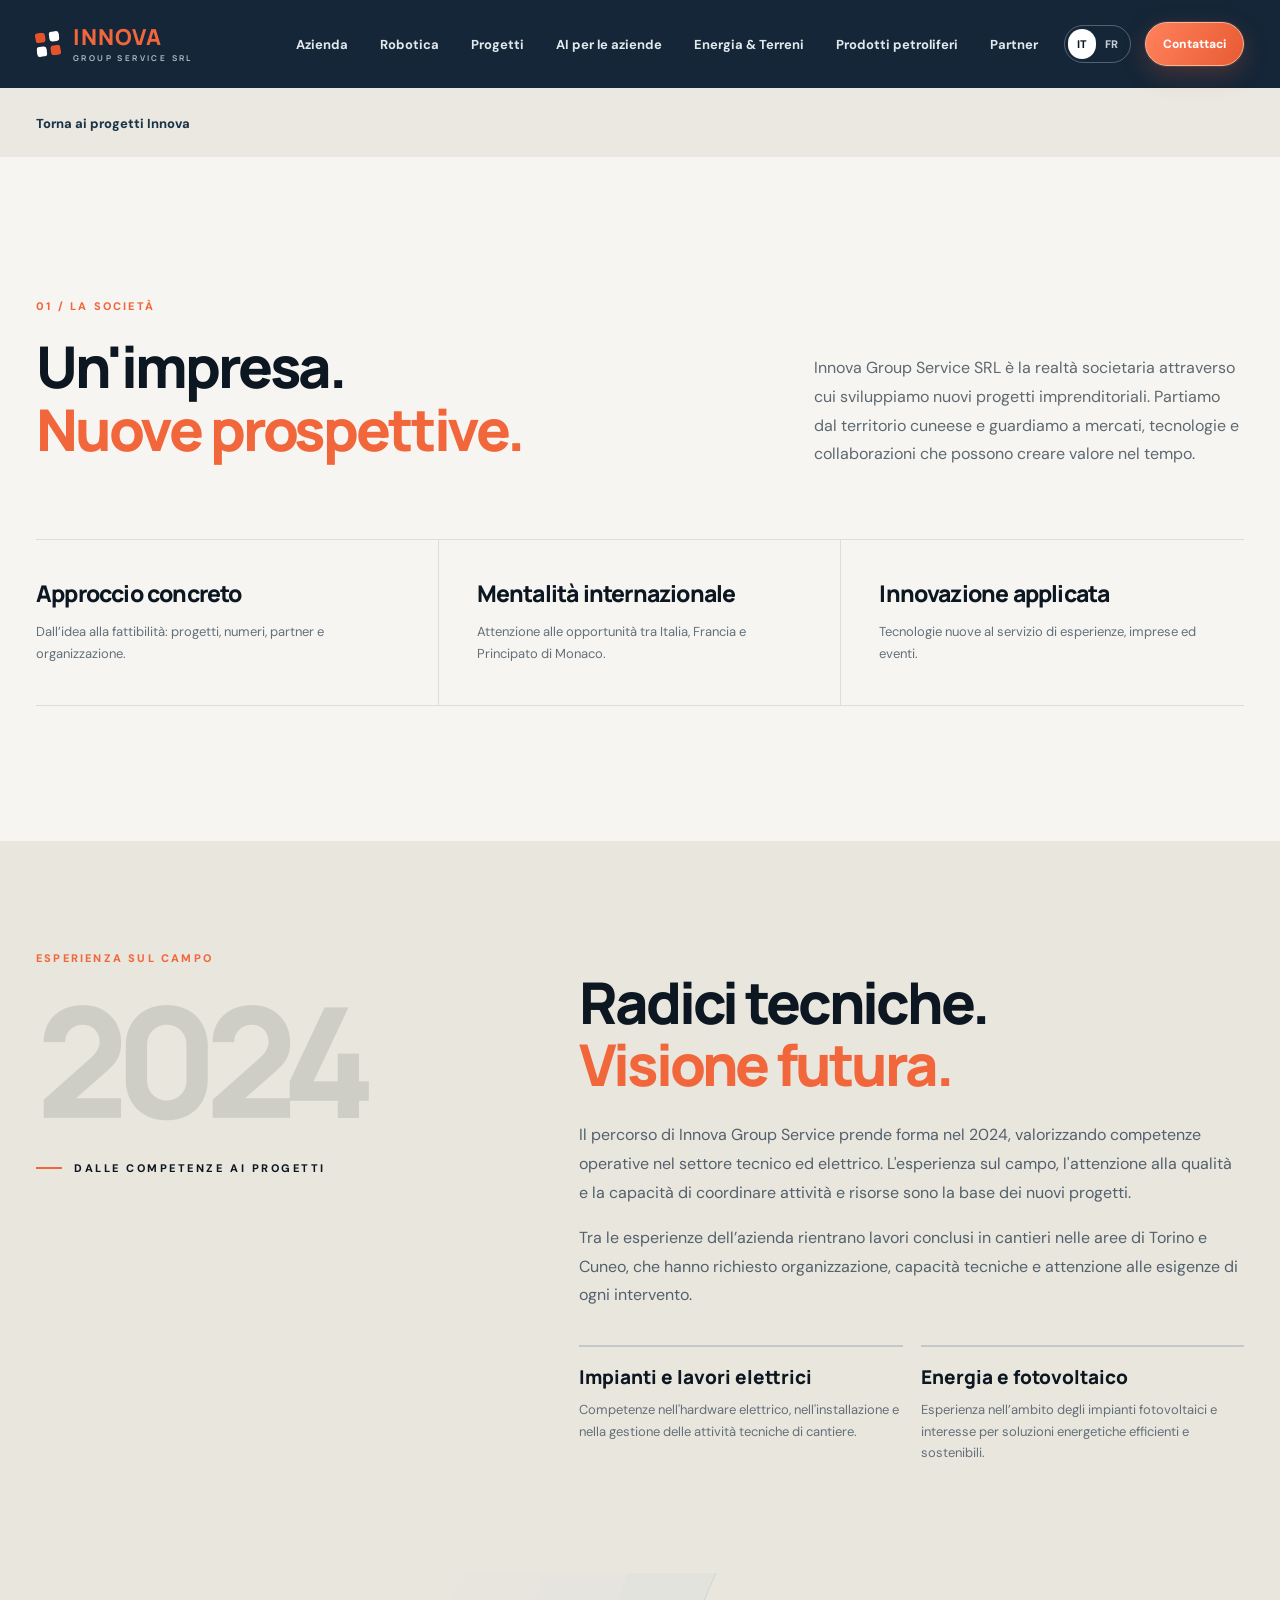
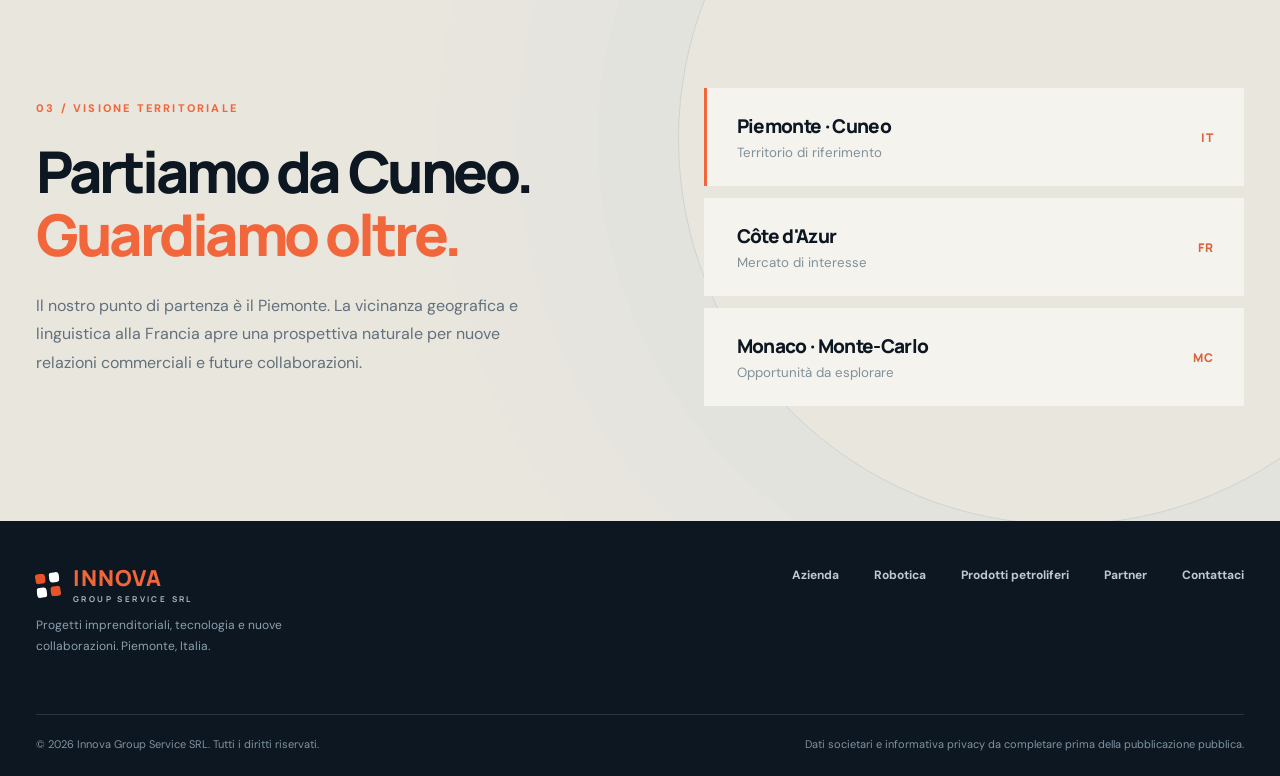
==== azienda.html @ ffdd77d1 "Restore Innova wordmark color hierarchy" ====
<!doctype html>
<html lang="it">
<head>
  <meta charset="utf-8">
  <meta name="viewport" content="width=device-width, initial-scale=1">
  <meta name="theme-color" content="#111a24">
  <meta name="description" content="Innova Group Service SRL a Cuneo: progetti innovativi, servizi tecnici e centralino AI per professionisti e imprese in Piemonte. Scopri la demo interattiva.">
  <title>Chi siamo | Innova Group Service SRL</title>
  <link rel="preconnect" href="https://fonts.googleapis.com">
  <link rel="preconnect" href="https://fonts.gstatic.com" crossorigin>
  <link href="https://fonts.googleapis.com/css2?family=DM+Sans:wght@400;500;600;700&family=Manrope:wght@400;500;600;700;800&display=swap" rel="stylesheet">
  <style>
    :root { --ink:#0d1721;--navy:#111e2b;--navy2:#1b3043;--blue:#6588a9;--orange:#f1663b;--paper:#f6f5f1;--cream:#edeae2;--white:#fff;--muted:#66717b;--border:#deded8; }
    *{box-sizing:border-box}html{scroll-behavior:smooth}body{margin:0;background:var(--paper);color:var(--ink);font-family:'DM Sans',sans-serif;-webkit-font-smoothing:antialiased}a{color:inherit;text-decoration:none}button{font:inherit}::selection{background:#f7b4a0;color:#101820}.container{width:min(1240px,calc(100% - 72px));margin:auto}
    .site-header{height:88px;position:absolute;inset:0 0 auto;z-index:20;color:#fff}.nav-inner{height:100%;display:flex;align-items:center;justify-content:space-between;gap:26px}.brand{display:flex;align-items:center;gap:13px;flex:none}.brand-symbol{display:none!important;width:39px;height:39px;display:grid;grid-template-columns:repeat(2,1fr);gap:3px;transform:rotate(-7deg)}.brand-symbol span{display:block;background:var(--orange);border-radius:2px}.brand-symbol span:nth-child(2){background:#fff;opacity:.9}.brand-symbol span:nth-child(3){background:#fff;opacity:.9}.brand-symbol span:nth-child(4){background:var(--orange)}.brand-text{font:800 22px/1 'Manrope',sans-serif;letter-spacing:.05em}.brand-text small{display:block;margin-top:6px;font:700 8px/1 'Manrope',sans-serif;letter-spacing:.30em}.nav-links{display:flex;align-items:center;gap:32px;margin-left:auto}.nav-links a{font-size:13px;font-weight:700;color:#e2e9ed;transition:color .2s}.nav-links a:hover{color:#fff}.nav-actions{display:flex;align-items:center;gap:14px}.lang-switch{display:flex;align-items:center;border:1px solid #ffffff45;border-radius:100px;padding:3px}.lang-switch button{font-size:11px;font-weight:800;color:#c8d0d7;background:transparent;border:0;border-radius:30px;padding:8px 9px;cursor:pointer}.lang-switch button.active{background:#fff;color:var(--ink)}.header-cta{display:inline-flex;align-items:center;gap:16px;padding:13px 17px;border:1px solid #ffffff55;font-size:12px;font-weight:800;white-space:nowrap}.header-cta:hover{background:#ffffff15}.mobile-menu{display:none;background:transparent;border:0;color:white;cursor:pointer}
    .hero{background:#122232;color:white;min-height:810px;position:relative;overflow:hidden;display:flex;align-items:center}.hero:before{content:"";position:absolute;inset:0;background:radial-gradient(ellipse 65% 70% at 83% 48%,#25435e 0%,#122637 42%,transparent 80%),linear-gradient(125deg,#0d1926 0%,#162838 80%)}.hero:after{content:"";position:absolute;top:0;bottom:0;right:28%;width:1px;background:#ffffff12}.hero-grid{position:absolute;inset:0;opacity:.18;background-image:linear-gradient(#7391a621 1px,transparent 1px),linear-gradient(90deg,#7391a621 1px,transparent 1px);background-size:72px 72px;mask-image:linear-gradient(to right,transparent 25%,black)}.hero-content{position:relative;z-index:3;padding:150px 0 100px;width:100%}.hero-copy{width:54%;max-width:710px}.eyebrow{display:inline-flex;align-items:center;gap:12px;font-size:11px;font-weight:800;letter-spacing:.23em;text-transform:uppercase}.eyebrow:before{content:"";width:26px;height:2px;background:var(--orange)}.hero .eyebrow{color:#c0d2de}.hero h1{margin:32px 0 25px;font:800 clamp(56px,6.7vw,101px)/1.035 'Manrope',sans-serif;letter-spacing:-.077em}.hero h1 em{font-style:normal;color:var(--orange)}.hero-desc{font-size:17px;line-height:1.75;color:#b6c4ce;max-width:530px}.hero-buttons{display:flex;align-items:center;gap:20px;margin-top:38px;flex-wrap:wrap}.btn{display:inline-flex;align-items:center;justify-content:center;gap:24px;min-height:52px;padding:15px 23px;font-size:12px;font-weight:800;letter-spacing:.04em;transition:transform .2s,background .2s}.btn:hover{transform:translateY(-2px)}.btn-primary{background:var(--orange);color:#fff}.btn-primary:hover{background:#e35428}.btn-outline{border:1px solid #ffffff58;color:white}.btn-outline:hover{background:#ffffff12}.btn-ink{background:var(--ink);color:#fff}.arrow-icon{width:20px;height:20px;display:block;flex:none;stroke:currentColor;fill:none;stroke-width:1.75;stroke-linecap:round;stroke-linejoin:round;transition:transform .2s}.arrow-icon-down{stroke-width:1.65}.btn:hover .arrow-icon:not(.arrow-icon-down),.header-cta:hover .arrow-icon,.contact-btn:hover .arrow-icon{transform:translate(2px,-2px)}.btn:hover .arrow-icon-down{transform:translateY(2px)}.hero-note{border-top:1px solid #ffffff3d;margin-top:75px;padding-top:22px;display:flex;align-items:center;gap:13px;font-size:11px;letter-spacing:.12em;color:#92a6b6;text-transform:uppercase;font-weight:700}.hero-note span{width:7px;height:7px;background:var(--orange);border-radius:50%}
    .hero-art{position:absolute;z-index:2;right:-4%;top:3%;width:57%;height:94%;pointer-events:none;opacity:.97}.hero-art svg{width:100%;height:100%;overflow:visible}.hero-art .orbit{transform-origin:455px 405px;transform-box:view-box;animation:orbit 35s linear infinite}.hero-art .planet-orbit{transform-origin:455px 405px;transform-box:view-box}.hero-art .planet-orbit-one{animation:planetOrbitOne 15s linear infinite}.hero-art .planet-orbit-two{animation:planetOrbitTwo 23s linear infinite}.hero-art .planet-orbit-three{animation:planetOrbitThree 31s linear infinite}.hero-art .glow{filter:blur(24px);opacity:.23}.hero-art .contour{stroke:#7ba5c0;stroke-width:1;opacity:.28;fill:none}.hero-art .outline{stroke:#a9c9df;stroke-width:2.5;fill:url(#metal)}.hero-art .detail{stroke:#80a6bf;stroke-width:2;fill:none}.hero-art .orange{fill:var(--orange)}@keyframes orbit{to{transform:rotate(360deg)}}@keyframes planetOrbitOne{from{transform:rotate(35deg)}to{transform:rotate(395deg)}}@keyframes planetOrbitTwo{from{transform:rotate(145deg)}to{transform:rotate(-215deg)}}@keyframes planetOrbitThree{from{transform:rotate(265deg)}to{transform:rotate(625deg)}}
    .ticker{background:#e7e4dc;border-bottom:1px solid #d5d4cd}.ticker-inner{min-height:73px;display:flex;justify-content:space-between;align-items:center;gap:20px}.ticker-label{font-size:10px;color:#656e73;letter-spacing:.2em;font-weight:800;text-transform:uppercase}.ticker-right{display:flex;gap:54px;align-items:center;color:#344352;font-size:12px;font-weight:800;letter-spacing:.08em}.ticker-right b{color:var(--orange);padding-right:7px}
    section{scroll-margin-top:80px}.intro{padding:142px 0 135px}.section-top{display:flex;justify-content:space-between;align-items:start;gap:40px}.section-number{font-size:11px;color:var(--orange);letter-spacing:.2em;font-weight:800}.section-title{font:800 clamp(39px,4.5vw,68px)/1.09 'Manrope',sans-serif;letter-spacing:-.055em;margin:22px 0 0}.section-title span{color:var(--orange)}.section-lead{max-width:430px;color:#5d6870;font-size:16px;line-height:1.8;padding-top:55px}.intro-grid{margin-top:70px;display:grid;grid-template-columns:repeat(3,1fr);border-top:1px solid var(--border);border-bottom:1px solid var(--border)}.intro-stat{padding:40px 38px;border-right:1px solid var(--border)}.intro-stat:first-child{padding-left:0}.intro-stat:last-child{border-right:0}.intro-stat b{display:block;font:800 23px/1.2 'Manrope',sans-serif;margin-bottom:13px;letter-spacing:-.035em}.intro-stat p{font-size:13px;color:#63707a;line-height:1.7;margin:0}
    .project{background:var(--navy);color:white;overflow:hidden}.project-inner{min-height:640px;display:grid;grid-template-columns:1fr 1fr}.project-image{position:relative;background:radial-gradient(ellipse at 50% 35%,#426078 0%,#1a3042 43%,#0d1924 100%);display:flex;align-items:center;justify-content:center;overflow:hidden}.project-image:before{content:"";position:absolute;inset:-10%;background:repeating-linear-gradient(90deg,transparent 0 78px,#ffffff09 79px 80px)}.robot-visual{width:min(75%,465px);position:relative;z-index:2;filter:drop-shadow(8px 20px 35px #06101990)}.image-caption{position:absolute;left:35px;bottom:28px;color:#d4dfe8;font-size:10px;letter-spacing:.15em;text-transform:uppercase;font-weight:800}.image-badge{position:absolute;right:32px;top:32px;border:1px solid #ffffff60;border-radius:30px;padding:10px 15px;color:#e3ebef;font-size:10px;letter-spacing:.12em;text-transform:uppercase;font-weight:800}.image-badge span{color:var(--orange)}.project-copy{padding:96px clamp(38px,6vw,110px);display:flex;flex-direction:column;justify-content:center}.project h2{font:800 clamp(41px,4.5vw,67px)/1.08 'Manrope',sans-serif;letter-spacing:-.06em;margin:30px 0 21px}.project-copy>p{max-width:470px;color:#b1c1ce;line-height:1.75;font-size:16px}.project-points{padding:0;margin:30px 0 38px;list-style:none}.project-points li{display:flex;align-items:center;gap:15px;padding:13px 0;border-bottom:1px solid #ffffff1a;color:#e4edf4;font-size:14px}.project-points li:before{content:"";width:7px;height:7px;background:var(--orange);border-radius:50%;flex:none}.project .btn{align-self:flex-start}
    .occasions{padding:128px 0;background:#f2f0ea}.occasions-head{display:flex;align-items:end;justify-content:space-between;gap:48px;margin-bottom:47px}.occasions-head .section-title{max-width:750px}.occasions-lead{max-width:370px;color:#647079;line-height:1.8;font-size:15px}.occasion-grid{display:grid;grid-template-columns:repeat(3,minmax(0,1fr));gap:14px}.occasion-card{background:#fff;padding:31px;min-height:225px;border:1px solid #e1dfd7;display:flex;flex-direction:column;transition:transform .2s,border-color .2s}.occasion-card:hover{transform:translateY(-4px);border-color:#f1663b77}.occasion-card-top{display:flex;align-items:center;justify-content:space-between;color:var(--orange);font-weight:800;font-size:12px;letter-spacing:.13em}.occasion-card-top .occasion-mark{width:21px;height:21px;display:block;fill:none;stroke:currentColor;stroke-width:1.65;stroke-linecap:round;stroke-linejoin:round}.occasion-card h3{font:800 23px/1.25 'Manrope',sans-serif;letter-spacing:-.04em;margin:26px 0 10px}.occasion-card p{font-size:13px;line-height:1.7;color:#68747c;margin:0}.occasion-bottom{border-top:1px solid #d7d8d3;margin-top:34px;padding-top:28px;display:flex;justify-content:space-between;align-items:center;gap:25px}.occasion-bottom p{max-width:500px;font-size:14px;line-height:1.7;color:#69737b;margin:0}.occasion-bottom .btn{white-space:nowrap}
    .solutions{padding:135px 0}.solutions-head{display:flex;justify-content:space-between;align-items:end;gap:40px;margin-bottom:58px}.solutions-head p{max-width:380px;color:#63707a;line-height:1.7}.cards{display:grid;grid-template-columns:repeat(3,1fr);gap:16px}.service-card{background:#ebe9e3;min-height:370px;padding:35px;display:flex;flex-direction:column;transition:background .2s,transform .2s}.service-card:hover{background:#e4e0d7;transform:translateY(-4px)}.card-icon{width:62px;height:62px;border:1px solid #c8cbc9;display:flex;align-items:center;justify-content:center;color:var(--orange)}.card-icon svg{width:30px;height:30px}.card-index{color:#879099;font-size:11px;letter-spacing:.15em;font-weight:800;margin-top:38px}.service-card h3{font:800 25px/1.25 'Manrope',sans-serif;letter-spacing:-.04em;margin:14px 0}.service-card p{font-size:14px;line-height:1.7;color:#647079;max-width:285px;margin:0}.service-card .card-arrow{margin-top:auto;align-self:flex-end;width:24px;height:24px;color:var(--orange)}
    .geo{background:#e9e6de;padding:115px 0;position:relative;overflow:hidden}.geo:before{content:"";position:absolute;right:-170px;top:-220px;width:770px;height:770px;border:1px solid #cdd3d3;border-radius:50%;box-shadow:0 0 0 80px #d5dcdb30,0 0 0 160px #d5dcdb28,0 0 0 240px #d5dcdb20}.geo-inner{position:relative;display:grid;grid-template-columns:1.05fr 1fr;gap:100px;align-items:center}.geo h2{font:800 clamp(40px,4.5vw,66px)/1.1 'Manrope',sans-serif;letter-spacing:-.06em;margin:25px 0}.geo p{line-height:1.8;color:#62707c;max-width:500px}.geo-locations{display:grid;gap:12px}.location-item{background:#f5f3ee;padding:25px 30px;display:flex;justify-content:space-between;align-items:center;gap:20px;border-left:3px solid transparent}.location-item:first-child{border-left-color:var(--orange)}.location-item b{display:block;font:800 19px 'Manrope',sans-serif;letter-spacing:-.035em}.location-item small{color:#819098;display:block;margin-top:5px}.location-item>span{font:800 12px 'Manrope',sans-serif;color:#d9633d;letter-spacing:.1em}
    .partners{padding:135px 0}.partner-wrap{display:grid;grid-template-columns:1fr 1fr;gap:100px;align-items:start}.partners h2{font:800 clamp(41px,4vw,62px)/1.1 'Manrope',sans-serif;letter-spacing:-.06em;margin:25px 0}.partners p{line-height:1.8;color:#637079;max-width:540px}.partner-steps{counter-reset:steps;border-top:1px solid var(--border)}.partner-step{padding:27px 0;border-bottom:1px solid var(--border);display:grid;grid-template-columns:56px 1fr;gap:15px}.partner-step:before{counter-increment:steps;content:"0" counter(steps);font-size:13px;color:var(--orange);font-weight:800;padding-top:4px}.partner-step b{display:block;font:800 19px 'Manrope',sans-serif;letter-spacing:-.03em;margin-bottom:7px}.partner-step small{font-size:13px;line-height:1.6;color:#77818a}
    .contact{background:var(--orange);color:#fff;padding:115px 0}.contact-content{display:grid;grid-template-columns:1fr 1fr;gap:50px;align-items:end}.contact .eyebrow:before{background:white}.contact h2{font:800 clamp(55px,5.7vw,88px)/1.02 'Manrope',sans-serif;letter-spacing:-.075em;margin:26px 0 0}.contact-right{padding-bottom:7px}.contact-right p{font-size:18px;line-height:1.65;max-width:490px;margin:0 0 35px;color:#fff5ef}.contact-email{display:inline-block;font:800 clamp(16px,1.5vw,22px) 'Manrope',sans-serif;padding-bottom:9px;border-bottom:2px solid #fff;overflow-wrap:anywhere}.contact-email:hover{opacity:.75}.contact-btn{display:inline-flex;align-items:center;gap:14px;margin-top:33px;background:var(--ink);padding:16px 21px;font-weight:800;font-size:12px}
    footer{background:#0c1722;color:#bdc9d2;padding:46px 0 25px}.footer-main{display:flex;justify-content:space-between;gap:36px;align-items:start}.footer-main .brand{color:#fff}.footer-main p{font-size:12px;line-height:1.75;max-width:330px;color:#8da0ad}.footer-links{display:flex;gap:35px;font-size:12px;font-weight:700}.footer-links a:hover{color:white}.footer-bottom{border-top:1px solid #ffffff20;padding-top:22px;margin-top:45px;display:flex;justify-content:space-between;gap:30px;font-size:11px;color:#8193a1}.footer-bottom span{max-width:700px}
    @media(max-width:1100px){.nav-links{gap:18px}.hero-art{right:-13%;width:62%;opacity:.55}.hero-copy{width:70%}.project-copy{padding:65px 48px}.geo-inner{gap:50px}.partner-wrap{gap:50px}}
    @media(max-width:760px){.container{width:calc(100% - 38px)}.site-header{height:76px}.brand-text{font-size:17px}.brand-text small{font-size:7px}.brand-symbol{display:none!important;height:32px;width:32px}.header-cta{display:none}.mobile-menu{display:block;padding:8px;font-size:24px}.nav-links{display:none;position:absolute;top:70px;left:0;right:0;flex-direction:column;align-items:stretch;gap:0;padding:12px 20px 20px;background:#152638;box-shadow:0 20px 40px #0c18268a}.nav-links.open{display:flex}.nav-links a{padding:13px;border-bottom:1px solid #ffffff15}.hero{min-height:760px}.hero-content{padding:155px 0 80px}.hero-copy{width:100%}.hero h1{font-size:clamp(51px,11.5vw,72px);max-width:600px}.hero-desc{font-size:15px;max-width:460px}.hero-art{right:-70%;top:4%;width:145%;opacity:.22}.hero-note{margin-top:76px;font-size:9px}.ticker-inner{padding:18px 0;display:block}.ticker-right{gap:16px;margin-top:12px;flex-wrap:wrap;font-size:10px}.intro,.solutions,.partners{padding:85px 0}.section-top,.solutions-head{display:block}.section-lead{padding:15px 0 0}.intro-grid,.cards{grid-template-columns:1fr}.intro-grid{margin-top:35px}.intro-stat,.intro-stat:first-child{border-right:0;border-bottom:1px solid var(--border);padding:25px 0}.intro-stat:last-child{border-bottom:0}.project-inner{grid-template-columns:1fr}.project-image{min-height:430px}.robot-visual{width:min(67%,315px)}.project-copy{padding:66px 20px 75px}.solutions-head{margin-bottom:35px}.service-card{min-height:295px;padding:27px}.card-index{margin-top:30px}.geo{padding:80px 0}.geo-inner,.partner-wrap,.contact-content{grid-template-columns:1fr;gap:35px}.geo:before{opacity:.5}.partners h2,.geo h2{font-size:43px}.contact{padding:85px 0}.contact h2{font-size:61px}.contact-right p{font-size:16px}.footer-main,.footer-bottom{display:block}.footer-links{margin-top:30px;gap:20px;flex-wrap:wrap}.footer-bottom>*{display:block;margin-top:10px}}
    @media(max-width:900px){.occasions-head{display:block}.occasions-lead{max-width:650px}.occasion-grid{grid-template-columns:repeat(2,minmax(0,1fr))}.occasion-bottom{align-items:flex-start;flex-direction:column}}
    @media(max-width:760px){.occasions{padding:82px 0}.occasions-head{margin-bottom:32px}.occasion-grid{grid-template-columns:1fr}.occasion-card{min-height:190px}.occasion-bottom .btn{white-space:normal}}

    /* Salute to the temple: the original face and body never move. */
    .robot-visual{overflow:visible}
    @media(max-width:760px){
      .project-image{min-height:0;padding:28px 18px 29px;display:flex;flex-direction:column;gap:17px}
      .image-badge{position:relative;top:auto;right:auto;order:0;align-self:center;max-width:100%;padding:9px 13px;font-size:9px;line-height:1.4;letter-spacing:.1em;text-align:center}
      .project-image .robot-visual{order:1;width:min(68vw,286px);height:auto;flex:none}
      .image-caption{position:relative;left:auto;bottom:auto;order:2;max-width:100%;font-size:9px;line-height:1.5;letter-spacing:.10em;text-align:center}
    }
    @media(prefers-reduced-motion:reduce){html{scroll-behavior:auto}.hero-art .orbit,.hero-art .planet-orbit{animation:none}.btn,.service-card{transition:none}}
    /* Keep the hero aligned with the global grid and its note on one line. */
    .hero-content.container{width:min(1240px,calc(100% - 72px))}
    .hero-note span:not(:first-child){width:auto;height:auto;background:none;border-radius:0}
    @media(max-width:760px){.hero-content.container{width:calc(100% - 38px)}}
    .heritage{padding:110px 0;background:#e9e6de}.heritage-grid{display:grid;grid-template-columns:.8fr 1.2fr;gap:100px;align-items:start}.heritage-year{font:800 clamp(92px,12vw,180px)/.9 'Manrope',sans-serif;letter-spacing:-.09em;color:#cfcec6;margin:25px 0}.heritage-copy h2{font:800 clamp(38px,4.5vw,62px)/1.08 'Manrope',sans-serif;letter-spacing:-.055em;margin:20px 0 26px}.heritage-copy h2 span{color:var(--orange)}.heritage-copy>p{color:#53616c;line-height:1.8;font-size:16px;max-width:670px}.heritage-features{display:grid;grid-template-columns:1fr 1fr;gap:18px;margin-top:35px}.heritage-feature{border-top:2px solid #c4c8c8;padding-top:17px}.heritage-feature b{display:block;font:800 19px 'Manrope',sans-serif;margin-bottom:9px}.heritage-feature p{font-size:13px;line-height:1.65;color:#637079;margin:0}
    @media(max-width:760px){.heritage{padding:80px 0}.heritage-grid{grid-template-columns:1fr;gap:8px}.heritage-year{font-size:95px;margin:15px 0}.heritage-features{grid-template-columns:1fr}}
  
    /* Innova Voice: integrated business service */
    .voice-section{padding:106px 0;background:#132638;color:#f7f8f7;position:relative;overflow:hidden}
    .voice-section:before{content:"";position:absolute;inset:0;background:radial-gradient(ellipse at 90% 10%,#2c4e644a,transparent 55%);pointer-events:none}
    .voice-section .container{position:relative}
    .voice-head{display:grid;grid-template-columns:1.1fr .9fr;gap:55px;align-items:end;margin-bottom:34px}
    .voice-section .section-number{color:#afc7d2}
    .voice-head h2{font:800 clamp(38px,4.6vw,70px)/1.05 'Manrope',sans-serif;letter-spacing:-.065em;margin:18px 0 0}
    .voice-head h2 span{color:#ff8560}
    .voice-lead{font-size:16px;line-height:1.8;color:#becdd8;margin:0}
    .voice-tags{display:flex;flex-wrap:wrap;gap:8px;margin:0 0 28px}
    .voice-tags span{display:inline-flex;border:1px solid #ffffff25;border-radius:100px;padding:9px 14px;color:#dbe8ee;font-size:12px;font-weight:700}
    .voice-grid{display:grid;grid-template-columns:.85fr 1.15fr;gap:24px;align-items:stretch}
    .voice-value{padding:30px;border:1px solid #ffffff20;background:#ffffff0a}
    .voice-value h3{font:800 23px/1.2 'Manrope',sans-serif;margin:0 0 19px}
    .voice-steps{display:grid;gap:18px}
    .voice-steps div{display:flex;gap:15px;align-items:start;font-size:14px;color:#c6d3dd;line-height:1.6}
    .voice-steps b{font:800 18px 'Manrope',sans-serif;color:#ff865f}
    .voice-note{margin:24px 0 0;padding-top:22px;border-top:1px solid #ffffff20;font-size:12px;line-height:1.6;color:#a9bcc9}
    .voice-demo{background:#f9faf8;border:1px solid #fff3;color:#182331;overflow:hidden;box-shadow:0 22px 50px #0002}
    .voice-demo-top{background:#e7eee9;padding:22px 24px;display:flex;align-items:center;justify-content:space-between;gap:16px}
    .voice-demo-top h3{font:800 18px 'Manrope',sans-serif;margin:0}
    .voice-demo-top small{font-size:11px;color:#4d626c}
    .voice-demo-led{width:9px;height:9px;border-radius:50%;background:#19a67d;box-shadow:0 0 0 5px #19a67d20;flex:none}
    .voice-tabs{display:flex;gap:6px;overflow:auto;padding:14px 18px;border-bottom:1px solid #dfe7e6}
    .voice-tabs button{white-space:nowrap;border:1px solid #d2dcda;border-radius:30px;padding:9px 12px;background:white;color:#344958;font-size:12px;font-weight:700;cursor:pointer}
    .voice-tabs button[aria-selected="true"]{border-color:#ec6f48;background:#ffe5dc;color:#8f331d}
    .voice-chat{height:205px;overflow:auto;display:flex;flex-direction:column;gap:10px;padding:20px;background:#f9faf8}
    .voice-bubble{max-width:88%;border-radius:14px;padding:11px 14px;font-size:13px;line-height:1.55;white-space:pre-wrap}
    .voice-bubble.bot{align-self:flex-start;border-bottom-left-radius:3px;background:#e3eae8}
    .voice-bubble.client{align-self:flex-end;border-bottom-right-radius:3px;background:#c9e2ed}
    .voice-demo-actions{padding:0 18px 14px;display:flex;flex-wrap:wrap;gap:7px}
    .voice-demo-actions button{border:1px solid #ccdbd9;background:#fff;color:#1a4052;padding:9px 12px;border-radius:18px;font-size:12px;cursor:pointer}
    .voice-demo-form{display:flex;gap:8px;margin:0 18px 12px}
    .voice-demo-form input{flex:1;min-width:0;border:1px solid #cdd9d7;border-radius:4px;background:#fff;color:#122230;padding:11px;font:inherit;font-size:13px}
    .voice-demo-form button,.voice-audio{background:#173246;color:white;border:0;padding:10px 13px;font-size:12px;font-weight:700;cursor:pointer}
    .voice-demo-bottom{padding:12px 18px;background:#edf3f2;color:#536773;font-size:11px;line-height:1.55}
    .voice-audio{margin:0 0 12px 18px;background:transparent;border:1px solid #b4c9d0;color:#173246}
    .voice-demo-status{background:#f9faf8;padding:0 18px 13px;display:flex;align-items:center;gap:7px;color:#476775;font-size:11px;font-weight:700}
    .voice-demo-status-led{display:inline-block;height:7px;width:7px;border-radius:50%;background:#28a37b}
    .voice-chat{height:300px}
    .voice-summary{align-self:stretch;max-width:100%;background:#fff;border:1px solid #b6d3d1;border-left:4px solid #e9794c;border-radius:10px;padding:13px 16px;line-height:1.7;font-size:12px;color:#183645;white-space:pre-line}
    .voice-demo-form #voiceMic{background:#eff5f3;color:#183645;border:1px solid #ccdbd9;border-radius:5px;padding:8px 12px;font-size:16px}
    .voice-demo-form #voiceMic[hidden],.voice-audio[hidden]{display:none}
    .voice-demo-form #voiceMic.listening{color:#fff;background:#b84332;animation:voiceMicPulse 1.2s ease-in-out infinite}
    @keyframes voiceMicPulse{50%{box-shadow:0 0 0 5px #b8433228}}
    .voice-eyebrow{display:block;color:#ff9c7f;letter-spacing:.17em;font-size:10px;font-weight:800;margin-bottom:13px}
    .voice-expand-intro{max-width:795px;margin:75px 0 27px}
    .voice-expand-intro h3,.voice-sector-head h3,.voice-snapshot h3,.voice-setup h3,.voice-faq h3{font:800 clamp(25px,3vw,39px)/1.14 'Manrope',sans-serif;letter-spacing:-.045em;margin:0 0 12px}
    .voice-expand-intro p,.voice-sector-head p,.voice-snapshot-copy p,.voice-faq-head p{color:#b8cbd4;font-size:14px;line-height:1.8;margin:0}
    .voice-feature-grid{display:grid;grid-template-columns:repeat(3,minmax(0,1fr));border-top:1px solid #ffffff2c;border-bottom:1px solid #ffffff2c}
    .voice-feature-item{padding:27px 25px 30px;border-right:1px solid #ffffff24;border-bottom:1px solid #ffffff24}
    .voice-feature-item:nth-child(3n){border-right:none}
    .voice-feature-item:nth-last-child(-n+3){border-bottom:0}
    .voice-feature-item>span{font-size:10px;color:#ff9978;letter-spacing:.12em;font-weight:800}
    .voice-feature-item h4{font:800 18px/1.25 'Manrope',sans-serif;letter-spacing:-.025em;margin:17px 0 9px}
    .voice-feature-item p{font-size:13px;line-height:1.75;color:#b9ccd6;margin:0}
    .voice-sector-head{display:flex;justify-content:space-between;align-items:end;gap:40px;margin:85px 0 25px}
    .voice-sector-head>div{max-width:600px}
    .voice-sector-head p{max-width:380px}
    .voice-sector-grid{display:grid;grid-template-columns:repeat(4,minmax(0,1fr));gap:14px}
    .voice-sector-item{display:flex;flex-direction:column;min-height:268px;background:#1d3548;border:1px solid #ffffff1d;padding:23px 21px;transition:background .2s,border-color .2s}
    .voice-sector-item:hover{background:#24445a;border-color:#ffffff45}
    .voice-sector-code{display:flex;justify-content:space-between;align-items:center;gap:10px;font:800 13px 'Manrope',sans-serif;color:#ff9c7f}
    .voice-sector-code span{font:700 9px 'DM Sans',sans-serif;letter-spacing:.09em;color:#bdcdd6}
    .voice-sector-item h4{font:800 19px/1.3 'Manrope',sans-serif;margin:24px 0 9px;letter-spacing:-.03em}
    .voice-sector-item p{font-size:12px;line-height:1.75;color:#bdd0da;margin:0 0 25px}
    .voice-sector-item button{border:0;border-top:1px solid #ffffff35;background:none;padding:14px 0 0;color:#ffe1d8;font-size:11px;font-weight:800;display:flex;justify-content:space-between;align-items:center;gap:8px;width:100%;margin-top:auto;cursor:pointer;text-align:left}
    .voice-sector-item button:hover,.voice-sector-item button:focus-visible{color:#fff}
    .voice-sector-item button span:last-child{font-size:21px;line-height:1}
    .voice-snapshot{display:grid;grid-template-columns:1fr .95fr;gap:55px;align-items:center;margin:90px 0 0;padding:46px 0;border-top:1px solid #ffffff26;border-bottom:1px solid #ffffff26}
    .voice-snapshot-copy{max-width:525px}
    .voice-snapshot-copy h3{max-width:460px}
    .voice-snapshot-copy p{margin:16px 0 24px}
    .voice-channel-title{font-size:11px;color:#ff9c7f;font-weight:800;margin:20px 0 10px}
    .voice-channel-list{display:flex;flex-wrap:wrap;gap:7px}
    .voice-channel-list span{border:1px solid #ffffff45;border-radius:25px;padding:8px 11px;color:#d7e4eb;font-size:11px;font-weight:700}
    .voice-snapshot-copy small{display:block;line-height:1.6;font-size:11px;color:#9eb2bf;margin-top:12px}
    .voice-snapshot-card{background:#eef3ef;color:#193040;border-radius:9px;padding:27px 31px;box-shadow:0 25px 45px #06152145;max-width:520px;width:100%;justify-self:end}
    .voice-snapshot-top{display:flex;justify-content:space-between;align-items:center;gap:12px;padding-bottom:15px;border-bottom:1px solid #cbd8d4}
    .voice-snapshot-top strong{font-size:10px;letter-spacing:.12em;color:#61747d}
    .voice-snapshot-top>span{background:#fbe1d7;color:#9a3b28;padding:7px 9px;border-radius:4px;font-size:9px;font-weight:900;letter-spacing:.08em}
    .voice-snapshot-card h4{font:800 22px/1.2 'Manrope',sans-serif;letter-spacing:-.035em;margin:22px 0 18px}
    .voice-snapshot-card dl{margin:0}
    .voice-snapshot-card dl>div{display:grid;grid-template-columns:100px 1fr;gap:12px;border-bottom:1px solid #d6e1dd;padding:12px 0;font-size:12px;line-height:1.5}
    .voice-snapshot-card dt{color:#67808a}
    .voice-snapshot-card dd{margin:0;font-weight:700;color:#1b3443}
    .voice-snapshot-foot{font-size:10px;line-height:1.6;color:#6c7e83;margin-top:17px}
    .voice-setup{margin:80px 0 10px}
    .voice-setup-head{max-width:685px;margin-bottom:26px}
    .voice-setup-grid{display:grid;grid-template-columns:repeat(3,minmax(0,1fr));gap:24px}
    .voice-setup-grid>div{border-top:2px solid #ef825e;padding:22px 12px 0 0}
    .voice-setup-grid span{font:800 36px 'Manrope',sans-serif;color:#ff9875}
    .voice-setup-grid h4{font:800 18px 'Manrope',sans-serif;margin:14px 0 9px}
    .voice-setup-grid p{font-size:13px;line-height:1.7;color:#b6c8d3;margin:0}
    .voice-faq{display:grid;grid-template-columns:.78fr 1.22fr;gap:60px;margin:87px 0 12px;padding-top:39px;border-top:1px solid #ffffff2b}
    .voice-faq-head p{margin-top:13px}
    .voice-faq-list details{border-bottom:1px solid #ffffff36}
    .voice-faq-list details:first-child{border-top:1px solid #ffffff36}
    .voice-faq-list summary{list-style:none;display:flex;align-items:center;justify-content:space-between;gap:20px;padding:20px 0;cursor:pointer;font-size:14px;font-weight:800;line-height:1.5}
    .voice-faq-list summary::-webkit-details-marker{display:none}
    .voice-faq-list summary>span:last-child{font:400 24px 'Manrope',sans-serif;color:#ff9c7f;transition:transform .2s}
    .voice-faq-list details[open] summary>span:last-child{transform:rotate(45deg)}
    .voice-faq-list details p{margin:-2px 30px 18px 0;font-size:12px;line-height:1.85;color:#b8cbd4}
    .voice-faq-list summary:focus-visible,.voice-sector-item button:focus-visible{outline:2px solid #ff9c7f;outline-offset:4px}
    .voice-bottom-grid{display:grid;grid-template-columns:1fr 1fr;gap:24px;margin-top:24px}
    .voice-roi,.voice-plans{padding:28px;border:1px solid #ffffff26;background:#ffffff0b}
    .voice-roi h3,.voice-plans h3{font:800 22px 'Manrope',sans-serif;margin:0 0 8px}
    .voice-roi p,.voice-plans p{color:#bfced8;font-size:13px;line-height:1.7;margin:0 0 18px}
    .voice-input{display:block;font-size:12px;font-weight:700;color:#e7edef;margin-top:16px}
    .voice-input strong{float:right;color:#ff9c7f}
    .voice-input input{display:block;width:100%;margin-top:12px;accent-color:#f1663b}
    .voice-result{border-top:1px solid #ffffff25;margin-top:22px;padding-top:17px;color:#b9ced8;font-size:12px}
    .voice-result output{display:block;color:#fff;font:800 34px 'Manrope',sans-serif;margin-top:6px}
    .voice-plan-grid{display:grid;grid-template-columns:1fr 1fr;gap:12px}
    .voice-plan{border:1px solid #ffffff32;padding:16px;background:#0d1d2c}
    .voice-plan b{font-size:15px}
    .voice-plan strong{display:block;font:800 25px 'Manrope',sans-serif;color:#ff9b7a;margin-top:10px}
    .voice-plan small{display:block;line-height:1.55;color:#bed0d9;margin-top:6px;font-size:11px}
    .voice-disclaimer{color:#aebfc9;font-size:11px;line-height:1.6;margin-top:15px}
    .voice-cta{display:flex;align-items:center;justify-content:space-between;gap:18px;margin-top:30px;border-top:1px solid #ffffff2b;padding-top:26px}
    .voice-cta p{font-size:14px;color:#c9d8df;margin:0;line-height:1.65}
    .voice-cta .btn{white-space:nowrap}
    @media(max-width:1080px){.voice-sector-grid{grid-template-columns:repeat(2,minmax(0,1fr))}.voice-sector-item{min-height:235px}}
    @media(max-width:880px){.voice-feature-grid{grid-template-columns:repeat(2,minmax(0,1fr))}.voice-feature-item:nth-child(3n){border-right:1px solid #ffffff24}.voice-feature-item:nth-child(2n){border-right:0}.voice-feature-item:nth-last-child(-n+3){border-bottom:1px solid #ffffff24}.voice-feature-item:nth-last-child(-n+2){border-bottom:0}.voice-sector-head{align-items:start;flex-direction:column;gap:12px}.voice-snapshot{grid-template-columns:1fr;gap:25px}.voice-snapshot-card{justify-self:start;max-width:600px}.voice-faq{grid-template-columns:1fr;gap:24px}}
    @media(max-width:760px){.voice-expand-intro{margin-top:58px}.voice-expand-intro h3,.voice-sector-head h3,.voice-snapshot h3,.voice-setup h3,.voice-faq h3{font-size:28px}.voice-feature-grid,.voice-sector-grid,.voice-setup-grid{grid-template-columns:1fr}.voice-feature-item,.voice-feature-item:nth-child(3n),.voice-feature-item:nth-child(2n){border-right:0;border-bottom:1px solid #ffffff24;padding:23px 10px}.voice-feature-item:nth-last-child(2){border-bottom:1px solid #ffffff24}.voice-feature-item:last-child{border-bottom:0}.voice-sector-head{margin-top:60px}.voice-sector-item{min-height:215px}.voice-snapshot{margin-top:55px;gap:22px}.voice-snapshot-card{padding:21px}.voice-snapshot-card dl>div{grid-template-columns:79px 1fr}.voice-setup{margin-top:55px}.voice-setup-grid{gap:28px}.voice-faq{margin-top:60px}.voice-faq-list summary{font-size:13px}}
    @media(max-width:880px){.voice-head,.voice-grid,.voice-bottom-grid{grid-template-columns:1fr}.voice-head{gap:20px}}
    @media(max-width:760px){.voice-section{padding:78px 0}.voice-value,.voice-roi,.voice-plans{padding:22px}.voice-plan-grid{grid-template-columns:1fr}.voice-cta{align-items:stretch;flex-direction:column}.voice-cta .btn{justify-content:center}.voice-head h2{font-size:40px}.voice-demo-top{padding:17px}}

  
    /* Energy land scouting — Innova */
    .energy-land{background:#f0eee8;padding:112px 0;color:#132434}.energy-land-head{display:grid;grid-template-columns:1.15fr .85fr;gap:60px;align-items:end;margin-bottom:45px}.energy-land h2{font:800 clamp(39px,4.8vw,70px)/1.08 'Manrope',sans-serif;letter-spacing:-.06em;margin:20px 0}.energy-land h2 span{color:var(--orange)}.energy-land-lead{font-size:16px;line-height:1.85;color:#596b75}.energy-land-grid{display:grid;grid-template-columns:repeat(3,minmax(0,1fr));gap:15px}.energy-land-card{background:white;border:1px solid #dfdfd8;padding:32px;min-height:250px}.energy-land-card .number{font:800 13px 'Manrope',sans-serif;color:var(--orange)}.energy-land-card h3{font:800 23px/1.25 'Manrope',sans-serif;letter-spacing:-.035em;margin:28px 0 13px}.energy-land-card p{color:#62727c;font-size:14px;line-height:1.75;margin:0}.energy-land-bottom{display:grid;grid-template-columns:1fr 1fr;gap:40px;align-items:center;margin-top:28px;padding:32px;background:#14283a;color:white}.energy-land-bottom h3{font:800 25px/1.2 'Manrope',sans-serif;margin:0 0 10px}.energy-land-bottom p{color:#c1d0d9;line-height:1.7;font-size:14px;margin:0}.energy-land-actions{display:flex;gap:12px;flex-wrap:wrap;justify-content:flex-end}.energy-land-actions .btn{min-height:48px}.energy-land-actions .btn-outline{border-color:#ffffff70}.energy-land-disclaimer{font-size:12px;color:#72808a;line-height:1.6;margin-top:18px}@media(max-width:760px){.energy-land{padding:78px 0}.energy-land-head,.energy-land-grid,.energy-land-bottom{grid-template-columns:1fr}.energy-land-head{gap:4px}.energy-land-grid{gap:12px}.energy-land-card{min-height:0;padding:26px}.energy-land-bottom{gap:22px;padding:26px}.energy-land-actions{justify-content:flex-start}}
  
.project-hub{padding:110px 0}.hub-intro{max-width:620px;color:#61707b;line-height:1.8;margin:22px 0 36px}.hub-grid{display:grid;grid-template-columns:repeat(3,1fr);gap:16px}.hub-card{background:#fff;border:1px solid #dfded7;padding:30px;min-height:310px;display:flex;flex-direction:column;transition:transform .2s,border-color .2s}.hub-card:hover{transform:translateY(-4px);border-color:#f1663b}.hub-card>span{color:#e2663d;font-size:11px;font-weight:800;letter-spacing:.12em}.hub-card h3{font:800 25px/1.2 'Manrope',sans-serif;letter-spacing:-.04em;margin:35px 0 12px}.hub-card p{font-size:14px;line-height:1.7;color:#63717b}.hub-card b{margin-top:auto;font-size:12px;color:#d55d37}.detail-back{padding:24px 0;background:#eae8e1}.detail-back a{font-size:13px;font-weight:800;color:#1c3546}.detail-page .site-header{position:relative;background:#142638}.detail-page .site-header .nav-inner{min-height:88px}.detail-page .hero,.detail-page .intro,.detail-page .heritage,.detail-page .ticker,.detail-page .occasions,.detail-page .solutions,.detail-page .geo,.detail-page .partners,.detail-page .contact{display:none}.detail-page .project-hub{display:none}.detail-page .project{display:none}.detail-page .voice-section{display:none}.detail-page .energy-land{display:none}.detail-page.robot-detail .project,.detail-page.robot-detail .occasions{display:block}.detail-page.voice-detail .voice-section{display:block}.detail-page.energy-detail .energy-land{display:block}.home-page .project,.home-page .occasions,.home-page .solutions,.home-page .voice-section,.home-page .energy-land{display:none}@media(max-width:760px){.hub-grid{grid-template-columns:1fr}.project-hub{padding:75px 0}.hub-card{min-height:240px}.detail-page .site-header .nav-inner{min-height:76px}}

/* Separate corporate pages and mobile project navigation */
.home-page .intro,.home-page .heritage,.home-page .geo,.home-page .partners{display:none}
.detail-page.company-detail .intro,.detail-page.company-detail .heritage,.detail-page.company-detail .geo{display:block}
.detail-page.partner-detail .partners,.detail-page.partner-detail .contact{display:block}
@media(max-width:1150px){.nav-links{display:none;position:absolute;top:88px;left:0;right:0;flex-direction:column;align-items:stretch;gap:0;padding:12px 20px 20px;background:#152638;box-shadow:0 20px 40px #0c18268a}.nav-links.open{display:flex}.nav-links a{padding:13px;border-bottom:1px solid #ffffff15}.mobile-menu{display:block;padding:8px;font-size:24px}}
@media(max-width:760px){.nav-links{top:76px}}
.handshake-visual{width:min(94%,620px);height:auto;position:relative;z-index:2;overflow:visible;filter:drop-shadow(0 20px 32px #06101965)}.handshake-motion{transform-origin:320px 275px;animation:handshake 1.8s ease-in-out infinite}.handshake-tagline{position:absolute;z-index:3;top:18px;left:0;right:0;text-align:center;color:#f7f6f2;font:800 clamp(12px,1.5vw,17px)/1 'Manrope',sans-serif;letter-spacing:.22em}.project-image{isolation:isolate}@keyframes handshake{0%,100%{transform:translateY(0)}50%{transform:translateY(-5px)}}@media(prefers-reduced-motion:reduce){.handshake-motion{animation:none}}.brand-symbol{display:none!important}.brand-symbol,.brand-mark,.brand-icon{display:grid!important;width:22px;height:22px;grid-template-columns:repeat(2,1fr);gap:2px;transform:none;flex:none;overflow:hidden}.brand-symbol span,.brand-mark i,.brand-icon span{display:block!important;background:#fff!important;opacity:1!important;border-radius:1px!important}.brand-symbol span:nth-child(1),.brand-symbol span:nth-child(4),.brand-mark i:nth-child(1),.brand-mark i:nth-child(4),.brand-icon span:nth-child(1),.brand-icon span:nth-child(4){background:#e65329!important}.brand-symbol span:nth-child(2),.brand-symbol span:nth-child(3),.brand-mark i:nth-child(2),.brand-mark i:nth-child(3),.brand-icon span:nth-child(2),.brand-icon span:nth-child(3){background:#fff!important}.brand-symbol,.brand-mark,.brand-icon{width:24px;height:24px;gap:4px}.brand-symbol span,.brand-mark i,.brand-icon span{border-radius:3px!important}.brand-symbol,.brand-mark,.brand-icon{transform:rotate(-7deg)}.brand-text,.brand>span:last-child{color:#f1663b!important}.brand-text small,.brand>span:last-child small{color:#aebbc2!important}.brand>span:last-child>span{color:#aebbc2!important}</style>
<link rel="stylesheet" href="/richieste.css">
</head>
<body class="detail-page company-detail">
  <header class="site-header">
    <div class="container nav-inner">
      <a href="/" class="brand" aria-label="Innova Group Service - Home"><span class="brand-symbol" aria-hidden="true"><span></span><span></span><span></span><span></span></span><span class="brand-text">INNOVA<small>GROUP SERVICE SRL</small></span></a>
      <nav class="nav-links" id="navLinks" aria-label="Navigazione principale">
        <a href="/azienda.html" data-i18n="navAbout" aria-current="page">Azienda</a><a href="/robotica.html" data-i18n="navRobotics">Robotica</a><a href="/progetti.html" data-i18n="navAreas">Progetti</a><a href="/centralino-ai.html" data-i18n="navVoice">AI per le aziende</a><a href="/energia-terreni.html">Energia &amp; Terreni</a><a href="/carburanti.html" data-i18n="navFuel">Prodotti petroliferi</a><a href="/partner.html" data-i18n="navPartners">Partner</a>
      </nav>
      <div class="nav-actions"><div class="lang-switch" aria-label="Lingua"><button class="active" data-lang="it" aria-pressed="true">IT</button><button data-lang="fr" aria-pressed="false">FR</button></div><a class="header-cta" href="/#modulo"><span data-i18n="navContact">Contattaci</span></a><button class="mobile-menu" aria-label="Apri menu" aria-expanded="false" aria-controls="navLinks">☰</button></div>
    </div>
  </header>
  <main><div class="detail-back"><div class="container"><a href="/progetti.html"> Torna ai progetti Innova</a></div></div>
    <section class="hero" id="home">
      <div class="hero-grid"></div>
      <div class="hero-art" aria-hidden="true">
        <svg viewBox="0 0 920 820" xmlns="http://www.w3.org/2000/svg"><defs><linearGradient id="metal" x1="0" y1="0" x2="1" y2="1"><stop offset="0" stop-color="#5b7b91"/><stop offset=".35" stop-color="#294b63"/><stop offset=".78" stop-color="#142c41"/><stop offset="1" stop-color="#779bb1"/></linearGradient><linearGradient id="face" x1="0" y1="0" x2="1" y2="1"><stop stop-color="#0d2337"/><stop offset="1" stop-color="#1e4058"/></linearGradient><radialGradient id="halo"><stop stop-color="#e46c47" stop-opacity=".3"/><stop offset="1" stop-color="#e46c47" stop-opacity="0"/></radialGradient></defs>
          <circle cx="455" cy="405" r="355" fill="none" stroke="#7596b0" stroke-opacity=".21"/><circle cx="455" cy="405" r="295" fill="none" stroke="#7596b0" stroke-opacity=".18"/><circle cx="455" cy="405" r="235" fill="none" stroke="#7596b0" stroke-opacity=".18"/><circle cx="455" cy="405" r="190" fill="url(#halo)" class="glow"/><g class="orbit"><path d="M100 405H810M455 50V760" stroke="#8da9ba" stroke-opacity=".20" stroke-dasharray="4 10"/><circle cx="455" cy="50" r="6" fill="#f1663b"/><circle cx="810" cy="405" r="4" fill="#9bb9ca"/></g>
          <g class="planet-orbit planet-orbit-one"><circle cx="455" cy="50" r="21" fill="#fa865f" opacity=".13"/><circle cx="455" cy="50" r="8" fill="#ff875c" stroke="#ffb69d" stroke-width="1.5"/></g>
          <g class="planet-orbit planet-orbit-two"><circle cx="455" cy="110" r="17" fill="#9ad5f0" opacity=".16"/><circle cx="455" cy="110" r="6" fill="#a6d5f1" stroke="#d8f1ff" stroke-opacity=".7" stroke-width="1.5"/></g>
          <g class="planet-orbit planet-orbit-three"><circle cx="455" cy="170" r="16" fill="#ffae82" opacity=".15"/><circle cx="455" cy="170" r="5" fill="#ffc09d" stroke="#ffe0c9" stroke-opacity=".7" stroke-width="1"/></g>
          <g transform="translate(165 24)"><path class="outline" d="M210 263L155 293 116 426 143 439 194 331 232 316Z"/><path class="outline" d="M377 263L437 296 477 426 448 442 397 327 358 315Z"/><path class="outline" d="M113 419L146 431 133 549 102 562 91 539Z"/><path class="outline" d="M449 431L478 422 504 537 491 565 460 550Z"/>
          <path class="outline" d="M211 258Q294 233 379 260L407 405 375 505 212 503 179 402Z"/><path d="M220 278Q293 258 369 279L390 401 360 475 228 475 198 401Z" fill="#0b2436" stroke="#749eb7" stroke-opacity=".5"/><path d="M254 312L335 312 348 377 240 377Z" fill="#21445c" stroke="#6e9bb4"/><path d="M269 333H320" stroke="#e97a52" stroke-width="5" stroke-linecap="round"/><circle cx="294" cy="414" r="17" fill="#162c40" stroke="#7ba8be" stroke-width="3"/><circle cx="294" cy="414" r="5" fill="#f1663b"/>
          <path class="outline" d="M231 493L277 500 266 674 210 674 208 635Z"/><path class="outline" d="M315 500L365 491 383 641 372 678 321 675Z"/><path class="outline" d="M211 672L264 672 265 747 205 754 181 735Z"/><path class="outline" d="M322 674L372 675 406 735 380 755 320 748Z"/>
          <path class="outline" d="M277 247L277 224 310 224 312 249"/><path class="outline" d="M227 118Q228 79 294 72 360 77 365 118L356 206Q296 237 235 206Z"/><path d="M244 116Q294 96 350 117L344 183Q295 201 248 183Z" fill="url(#face)" stroke="#648ca4" stroke-width="2"/><path d="M259 154L282 155M310 155L332 154" stroke="#fa865f" stroke-width="6" stroke-linecap="round"/><path d="M269 184H321" stroke="#506e83" stroke-width="3"/><path class="detail" d="M231 119L216 139 227 194M359 118L374 137 363 197M235 215L257 229M352 215L331 229M228 291L205 386M360 293L382 386M222 525L257 529M329 530L359 524M219 681H260M325 682H370"/></g>
          <path d="M745 236H843M746 247H809M80 638H190M106 650H190" stroke="#8fb1c6" stroke-opacity=".45" stroke-width="2"/><circle cx="748" cy="235" r="5" fill="#f1663b"/><text x="754" y="211" fill="#96acbe" font-size="11" font-family="sans-serif" letter-spacing="3">HUMANOID / 01</text><text x="101" y="624" fill="#96acbe" font-size="11" font-family="sans-serif" letter-spacing="3">FUTURE IN MOTION</text>
        </svg>
      </div>
      <div class="container hero-content"><div class="hero-copy"><div class="eyebrow" data-i18n="heroEyebrow">INNOVA GROUP SERVICE SRL · ITALIA</div><h1 data-i18n-html="heroTitle">Il futuro<br>prende <em>forma.</em></h1><p class="hero-desc" data-i18n="heroDesc">Sviluppiamo idee imprenditoriali, progetti tecnologici e nuove collaborazioni. Con una visione concreta: trasformare l'innovazione in esperienze e opportunità reali.</p><div class="hero-buttons"><a href="/robotica.html" class="btn btn-primary"><span data-i18n="discoverProject">Scopri il progetto robotica</span></a><a href="/azienda.html" class="btn btn-outline"><span data-i18n="discoverUs">Chi siamo</span></a></div><div class="hero-note"><span></span><span data-i18n="heroNote">Radici in Piemonte · Visione europea</span></div></div></div>
    </section>
    <div class="ticker"><div class="container ticker-inner"><div class="ticker-label" data-i18n="tickerLabel">Le nostre direttrici</div><div class="ticker-right"><div><b>01</b> <span data-i18n="tickerOne">INNOVAZIONE</span></div><div><b>02</b> <span data-i18n="tickerTwo">ROBOTICA & EVENTI</span></div><div><b>03</b> <span data-i18n="tickerThree">PARTNERSHIP</span></div></div></div></div>
    <section class="intro container" id="azienda"><div class="section-top"><div><div class="section-number">01 / <span data-i18n="aboutLabel">LA SOCIETÀ</span></div><h2 class="section-title" data-i18n-html="aboutTitle">Un'impresa.<br><span>Nuove prospettive.</span></h2></div><div class="section-lead" data-i18n="aboutDesc">Innova Group Service SRL è la realtà societaria attraverso cui sviluppiamo nuovi progetti imprenditoriali. Partiamo dal territorio cuneese e guardiamo a mercati, tecnologie e collaborazioni che possono creare valore nel tempo.</div></div><div class="intro-grid"><div class="intro-stat"><b data-i18n="aboutPillarOne">Approccio concreto</b><p data-i18n="aboutPillarOneText">Dall'idea alla fattibilità: progetti, numeri, partner e organizzazione.</p></div><div class="intro-stat"><b data-i18n="aboutPillarTwo">Mentalità internazionale</b><p data-i18n="aboutPillarTwoText">Attenzione alle opportunità tra Italia, Francia e Principato di Monaco.</p></div><div class="intro-stat"><b data-i18n="aboutPillarThree">Innovazione applicata</b><p data-i18n="aboutPillarThreeText">Tecnologie nuove al servizio di esperienze, imprese ed eventi.</p></div></div></section>
    <section class="project-hub container" id="progetti"><div class="section-number">I NOSTRI PROGETTI</div><h2 class="section-title">Tre direzioni.<br><span>Una visione.</span></h2><p class="hub-intro">Scopri le iniziative di Innova Group Service: ogni progetto ha una pagina dedicata con informazioni e contatti.</p><div class="hub-grid"><a class="hub-card" href="/robotica.html"><span>01 / ROBOTICA</span><h3>Robot umanoidi per eventi</h3><p>Esperienze tecnologiche per aziende, fiere, matrimoni e occasioni speciali.</p><b>Scopri il progetto </b></a><a class="hub-card" href="/centralino-ai.html"><span>02 / INTELLIGENZA ARTIFICIALE</span><h3>Centralino AI</h3><p>Un assistente telefonico virtuale per professionisti e imprese. Prova la demo interattiva.</p><b>Prova la demo </b></a><a class="hub-card" href="/energia-terreni.html"><span>03 / ENERGIA</span><h3>Energia &amp; Terreni</h3><p>Ricerca di aree e opportunità per fotovoltaico, agrivoltaico e accumulo energetico.</p><b>Esplora le opportunità </b></a></div></section><section class="project" id="robotica"><div class="project-inner"><div class="project-image"><span class="image-badge"><span>●</span> <span data-i18n="projectStage">PROGETTO IN SVILUPPO</span></span><svg class="handshake-visual" viewBox="0 0 640 480" role="img" aria-label="Una persona e un robot umanoide si stringono la mano">
<defs><linearGradient id="robotMetal" x1="0" y1="0" x2="1" y2="1"><stop stop-color="#d6e1e6"/><stop offset=".48" stop-color="#7895a6"/><stop offset="1" stop-color="#344d61"/></linearGradient><linearGradient id="humanTone" x1="0" y1="0" x2="0" y2="1"><stop stop-color="#f4c9a7"/><stop offset="1" stop-color="#c98761"/></linearGradient><radialGradient id="handGlow"><stop stop-color="#f1663b" stop-opacity=".28"/><stop offset="1" stop-color="#f1663b" stop-opacity="0"/></radialGradient></defs>
<circle cx="320" cy="250" r="184" fill="url(#handGlow)"/>
<g class="handshake-figures"><circle cx="141" cy="95" r="45" fill="#d3a17f"/><path d="M90 167Q141 137 193 167L213 235H69Z" fill="#f1663b"/><path d="M448 167Q500 137 551 167L572 235H428Z" fill="#243c50" stroke="#9db9c8" stroke-width="3"/><path d="M454 96Q454 49 500 49Q546 49 546 96L538 140Q500 158 462 140Z" fill="url(#robotMetal)" stroke="#d0e0e8" stroke-width="3"/><path d="M467 90Q500 79 533 90L530 119Q500 130 470 119Z" fill="#132b3d" stroke="#91adbd" stroke-width="2"/><path d="M478 103h12m20 0h12" stroke="#f1663b" stroke-width="5" stroke-linecap="round"/><path d="M66 213L232 229M428 229L585 213" stroke="#b6ccd7" stroke-width="4" opacity=".8"/></g>
<ellipse cx="320" cy="365" rx="215" ry="18" fill="#071522" opacity=".48"/>
<g class="handshake-motion"><path d="M38 273Q38 244 69 244H254L302 267L292 322H69Q38 322 38 293Z" fill="url(#humanTone)" stroke="#f5d3b7" stroke-width="3"/><path d="M38 273Q38 244 69 244H141L143 322H69Q38 322 38 293Z" fill="#f1663b"/><path d="M602 273Q602 244 571 244H386L338 267L348 322H571Q602 322 602 293Z" fill="url(#robotMetal)" stroke="#b6ccd7" stroke-width="3"/><path d="M355 265L387 245 412 254 430 246 455 258 476 253 499 274 472 308 449 317 430 305 410 315 389 303 373 308 344 287Z" fill="url(#robotMetal)" stroke="#d6e3e9" stroke-width="3" stroke-linejoin="round"/><path d="M285 264L308 244 332 251 346 242 369 256 394 252 417 269 394 299 371 309 352 299 334 311 314 301 299 306 275 285Z" fill="url(#humanTone)" stroke="#f5d3b7" stroke-width="3" stroke-linejoin="round"/><path d="M333 254L350 271 369 256M314 301L335 281 353 299M352 299L372 279 394 299" fill="none" stroke="#6c8796" stroke-width="4" stroke-linecap="round" stroke-linejoin="round"/><path d="M294 275L316 292M376 271L398 285" stroke="#fff" stroke-width="3" stroke-linecap="round" opacity=".55"/><circle cx="320" cy="275" r="9" fill="#f1663b"/></g><path d="M173 390H467" stroke="#91adbd" stroke-opacity=".35"/></svg><div class="handshake-tagline">IL FUTURO È GIÀ QUI</div><div class="image-caption" data-i18n="projectImageNote">Concept illustrativo · Robotica umanoide</div></div><div class="project-copy"><div class="eyebrow" data-i18n="projectLabel">IL PROGETTO IN EVIDENZA</div><h2 data-i18n-html="projectTitle">Quando la<br>tecnologia<br><span style="color:var(--orange)">diventa evento.</span></h2><p data-i18n="projectDesc">Stiamo sviluppando un servizio dedicato ai robot umanoidi per fiere, eventi aziendali, matrimoni, compleanni, addii al celibato e nubilato e feste private. Un'esperienza dal forte impatto visivo, pensata anche per generare contenuti memorabili sui social.</p><ul class="project-points"><li data-i18n="projectOne">Accoglienza e interazione con il pubblico</li><li data-i18n="projectTwo">Attivazioni per brand, fiere e hospitality</li><li data-i18n="projectThree">Esperienze su misura, anche per feste e cerimonie</li></ul><a href="/robotica.html#modulo" class="btn btn-primary"><span data-i18n="projectCTA">Voglio un robot al mio evento</span></a></div></div></section>
    <section class="occasions" id="occasioni"><div class="container">
      <div class="occasions-head"><div><div class="section-number">02 / <span data-i18n="occasionsLabel">LE OCCASIONI</span></div><h2 class="section-title" data-i18n-html="occasionsTitle">Il tuo evento.<br><span>Fuori dall'ordinario.</span></h2></div><p class="occasions-lead" data-i18n="occasionsDesc">Accoglienza, foto e momenti guidati: il robot può diventare un ospite speciale per i tuoi invitati. Stiamo avviando il servizio e definiamo presenza, durata e interazioni in base alla location e al programma; disponibilità e dettagli vengono confermati dopo una prima valutazione.</p></div>
      <div class="occasion-grid">
        <article class="occasion-card"><div class="occasion-card-top"><span>01 / LOVE</span><svg class="occasion-mark" aria-hidden="true" viewBox="0 0 24 24"><path d="M12 2.5 14.5 9.5 21.5 12l-7 2.5-2.5 7-2.5-7L2.5 12l7-2.5Z"/></svg></div><h3 data-i18n="occasionWedding">Matrimoni</h3><p data-i18n="occasionWeddingDesc">Accoglienza degli ospiti, foto ricordo e piccoli momenti guidati durante la festa.</p></article>
        <article class="occasion-card"><div class="occasion-card-top"><span>02 / PARTY</span><svg class="occasion-mark" aria-hidden="true" viewBox="0 0 24 24"><path d="M12 3v18M3 12h18M5.5 5.5l13 13M18.5 5.5l-13 13"/></svg></div><h3 data-i18n="occasionBirthday">Compleanni</h3><p data-i18n="occasionBirthdayDesc">Un incontro sorprendente per dare il via alla festa e creare foto e video da condividere.</p></article>
        <article class="occasion-card"><div class="occasion-card-top"><span>03 / FUN</span><svg class="occasion-mark" aria-hidden="true" viewBox="0 0 24 24"><path d="M12 3v18M3 12h18"/></svg></div><h3 data-i18n="occasionBachelor">Addii al celibato e nubilato</h3><p data-i18n="occasionBachelorDesc">Un ospite inatteso per giochi, foto di gruppo e un momento fuori programma.</p></article>
        <article class="occasion-card"><div class="occasion-card-top"><span>04 / FRIENDS</span><svg class="occasion-mark" aria-hidden="true" viewBox="0 0 24 24"><path d="M12 2.5 14.5 9.5 21.5 12l-7 2.5-2.5 7-2.5-7L2.5 12l7-2.5Z"/></svg></div><h3 data-i18n="occasionPrivate">Feste private</h3><p data-i18n="occasionPrivateDesc">Una presenza scenografica per dare un ritmo nuovo alla festa e coinvolgere gli ospiti.</p></article>
        <article class="occasion-card"><div class="occasion-card-top"><span>05 / BUSINESS</span><svg class="occasion-mark" aria-hidden="true" viewBox="0 0 24 24"><path d="M12 3v18M3 12h18"/></svg></div><h3 data-i18n="occasionCorporate">Eventi aziendali e fiere</h3><p data-i18n="occasionCorporateDesc">Accoglienza, attivazioni di brand e contenuti social durante fiere e incontri.</p></article>
        <article class="occasion-card"><div class="occasion-card-top"><span>06 / DISCOVER</span><svg class="occasion-mark" aria-hidden="true" viewBox="0 0 24 24"><path d="M12 3v18M3 12h18M5.5 5.5l13 13M18.5 5.5l-13 13"/></svg></div><h3 data-i18n="occasionLaunch">Inaugurazioni e centri commerciali</h3><p data-i18n="occasionLaunchDesc">Un punto di attrazione per accogliere i visitatori, incuriosire e animare lo spazio.</p></article>
      </div>
      <div class="occasion-bottom"><p data-i18n="occasionsFoot">Hai in mente un'occasione speciale? Raccontaci l'idea: possiamo studiare insieme il formato più adatto.</p><a href="/robotica.html#modulo" class="btn btn-primary"><span data-i18n="occasionsCTA">Voglio un robot al mio evento</span></a></div>
    </div></section>
    <section class="solutions container" id="servizi"><div class="solutions-head"><div><div class="section-number">02 / <span data-i18n="areasLabel">AMBITI DI SVILUPPO</span></div><h2 class="section-title" data-i18n-html="areasTitle">Idee che aprono<br><span>nuove strade.</span></h2></div><p data-i18n="areasDesc">Tre direzioni su cui costruire progetti e relazioni. Le attività vengono sviluppate e valutate insieme ai partner coinvolti.</p></div><div class="cards"><article class="service-card"><div class="card-icon"><svg fill="none" stroke="currentColor" stroke-width="1.8" viewBox="0 0 32 32"><rect x="10" y="7" width="12" height="16" rx="4"/><path d="M13 7V4h6v3M6 12l4 3M26 12l-4 3M12 23l-2 5M20 23l2 5M13 13h2M18 13h2"/></svg></div><div class="card-index">01 / TECHNOLOGY</div><h3 data-i18n="cardOneTitle">Robotica per eventi</h3><p data-i18n="cardOneText">Soluzioni in sviluppo per rendere eventi e presentazioni più coinvolgenti e condivisibili.</p></article><article class="service-card"><div class="card-icon"><svg fill="none" stroke="currentColor" stroke-width="1.8" viewBox="0 0 32 32"><path d="M16 3L28 10V22L16 29 4 22V10Z"/><path d="M4 10l12 7 12-7M16 17v12"/></svg></div><div class="card-index">02 / BUSINESS</div><h3 data-i18n="cardTwoTitle">Progetti su misura</h3><p data-i18n="cardTwoText">Studio di formule e collaborazioni per aziende, agenzie e organizzatori di eventi.</p></article><article class="service-card"><div class="card-icon"><svg fill="none" stroke="currentColor" stroke-width="1.8" viewBox="0 0 32 32"><circle cx="16" cy="16" r="12"/><path d="M4 16h24M16 4c8 6 8 18 0 24M16 4c-8 6-8 18 0 24"/></svg></div><div class="card-index">03 / NETWORK</div><h3 data-i18n="cardThreeTitle">Sviluppo internazionale</h3><p data-i18n="cardThreeText">Ricerca di opportunità commerciali e partner con un'attenzione particolare al mercato francofono.</p></article></div></section>

    <section class="voice-section" id="centralino-ai" aria-labelledby="voice-title">
      <div class="container">
        <div class="voice-head">
          <div><div class="section-number"><span data-i18n="voiceLabel">SERVIZI DIGITALI / INNOVA VOICE</span></div>
            <h2 id="voice-title" data-i18n-html="voiceTitle">Tu lavori.<br><span>Alle chiamate pensa l'AI.</span></h2></div>
          <p class="voice-lead" data-i18n="voiceLead">Il nostro centralino intelligente risponde alle richieste quando sei occupato o fuori orario, raccoglie le informazioni essenziali e le passa al tuo team. Il servizio si configura per ogni attività.</p>
        </div>
        <div class="voice-tags"><span data-i18n="voiceCat6">Idraulici</span><span data-i18n="voiceCat1">Studi dentistici</span><span data-i18n="voiceCat2">Fisioterapia</span><span data-i18n="voiceCat3">Centri estetici</span><span data-i18n="voiceCat4">Agenzie immobiliari</span><span data-i18n="voiceCat5">Officine</span></div>
        <div class="voice-grid">
          <div class="voice-value">
            <h3 data-i18n="voiceHowTitle">Un assistente, tre compiti concreti.</h3>
            <div class="voice-steps">
              <div><b>01</b><span data-i18n="voiceStep1">Risponde e si presenta chiaramente come assistente AI.</span></div>
              <div><b>02</b><span data-i18n="voiceStep2">Fornisce informazioni approvate, raccoglie richieste e può trasferire la chiamata quando disponibile un operatore.</span></div>
              <div><b>03</b><span data-i18n="voiceStep3">Invia un riepilogo. Gli appuntamenti reali richiedono un'integrazione con il calendario.</span></div>
            </div>
            <p class="voice-note" data-i18n="voiceNote">Progetto di Innova Group Service · Cuneo. Italiano e francese configurabili. La demo accanto è una simulazione: nessuna chiamata reale viene effettuata.</p>
          </div>
          <div class="voice-demo" aria-label="Demo Innova Voice">
            <div class="voice-demo-top"><div><h3 data-i18n="voiceDemoTitle">Prova il centralino AI</h3><small data-i18n="voiceDemoSub">Simulazione guidata · nessun dato inviato</small></div><span class="voice-demo-led" aria-hidden="true"></span></div>
            <div class="voice-tabs" role="tablist" aria-label="Settore">
              <button type="button" data-voice-sector="plumber" role="tab" aria-selected="true" data-i18n="voiceCat6">Idraulici</button>
              <button type="button" data-voice-sector="dental" role="tab" aria-selected="false" data-i18n="voiceCat1">Studi dentistici</button>
              <button type="button" data-voice-sector="physio" role="tab" aria-selected="false" data-i18n="voiceCat2">Fisioterapia</button>
              <button type="button" data-voice-sector="beauty" role="tab" aria-selected="false" data-i18n="voiceCat3">Centri estetici</button>
              <button type="button" data-voice-sector="estate" role="tab" aria-selected="false" data-i18n="voiceCat4">Agenzie immobiliari</button>
              <button type="button" data-voice-sector="garage" role="tab" aria-selected="false" data-i18n="voiceCat5">Officine</button>
            </div>
            <div class="voice-chat" id="voiceChat" aria-live="polite"></div>
            <div class="voice-demo-status"><span class="voice-demo-status-led"></span><span data-i18n="voiceLiveSample">Idraulico · chiamata simulata con domande specifiche</span></div>
            <div class="voice-demo-actions" id="voiceActions"></div>
            <form class="voice-demo-form" id="voiceForm"><input id="voiceQuestion" type="text" autocomplete="off" maxlength="150" placeholder="Descrivi il problema (senza dati personali)" aria-label="Risposta per la simulazione"><button id="voiceMic" type="button" hidden aria-label="Rispondi parlando al microfono" title="Usa il riconoscimento vocale del browser">🎙️</button><button type="submit" data-i18n="voiceSend">Invia</button></form>
            <button class="voice-audio" type="button" id="voicePlay" aria-pressed="false">▶ Avvia con voce naturale</button>
            <div class="voice-demo-bottom" data-i18n="voiceDemoFoot">È una simulazione con risposte predefinite, non una vera telefonata. Non inserire dati personali o sanitari.</div>
          </div>
        </div>

        <div class="voice-expand-intro">
          <span class="voice-eyebrow" data-i18n="voiceExpandLabel">OLTRE LA RISPOSTA AUTOMATICA</span>
          <h3 data-i18n="voiceExpandTitle">Ogni chiamata può diventare un lavoro organizzato.</h3>
          <p data-i18n="voiceExpandLead">Un centralino utile non dice soltanto «lasci un messaggio»: capisce perché il cliente chiama, pone le domande giuste e prepara le informazioni che servono per ricontattarlo.</p>
        </div>
        <div class="voice-feature-grid">
          <article class="voice-feature-item"><span>01 / <b data-i18n="voiceFeatTag1">DISPONIBILITÀ</b></span><h4 data-i18n="voiceFeatTitle1">Risposte anche fuori orario</h4><p data-i18n="voiceFeatText1">Le richieste possono essere raccolte la sera, nei festivi e quando tutto il personale è occupato.</p></article>
          <article class="voice-feature-item"><span>02 / <b data-i18n="voiceFeatTag2">PRIORITÀ</b></span><h4 data-i18n="voiceFeatTitle2">Urgenze riconosciute</h4><p data-i18n="voiceFeatText2">Domande diverse per un guasto urgente, una semplice informazione o una richiesta di appuntamento.</p></article>
          <article class="voice-feature-item"><span>03 / <b data-i18n="voiceFeatTag3">INFORMAZIONI</b></span><h4 data-i18n="voiceFeatTitle3">Conosce la tua attività</h4><p data-i18n="voiceFeatText3">Orari, servizi, zone coperte e risposte frequenti vengono configurati sulle informazioni approvate dall'azienda.</p></article>
          <article class="voice-feature-item"><span>04 / <b data-i18n="voiceFeatTag4">PERSONE</b></span><h4 data-i18n="voiceFeatTitle4">Passa la chiamata a te</h4><p data-i18n="voiceFeatText4">Quando necessario, il flusso può prevedere il trasferimento a un operatore disponibile, secondo l'integrazione telefonica.</p></article>
          <article class="voice-feature-item"><span>05 / <b data-i18n="voiceFeatTag5">AGENDA</b></span><h4 data-i18n="voiceFeatTitle5">Appuntamenti senza confusione</h4><p data-i18n="voiceFeatText5">Con un calendario collegato si possono verificare disponibilità e gestire le richieste senza promettere orari inesistenti.</p></article>
          <article class="voice-feature-item"><span>06 / <b data-i18n="voiceFeatTag6">RIEPILOGHI</b></span><h4 data-i18n="voiceFeatTitle6">Tutto scritto, niente appunti persi</h4><p data-i18n="voiceFeatText6">Nome, motivo, urgenza e preferenze possono diventare un riepilogo consultabile dal team, con i canali abilitati.</p></article>
        </div>
        <div class="voice-sector-head">
          <div><span class="voice-eyebrow" data-i18n="voiceSectorLabel">ESEMPI CONCRETI</span><h3 data-i18n="voiceSectorTitle">Una voce, domande diverse per ogni mestiere.</h3></div>
          <p data-i18n="voiceSectorLead">Non si configura allo stesso modo per un idraulico, un'officina o uno studio. Scegli un caso e prova il dialogo.</p>
        </div>
        <div class="voice-sector-grid">
          <article class="voice-sector-item"><div class="voice-sector-code">01 <span data-i18n="voiceSectorStatus1">VOCE FEMMINILE</span></div><h4 data-i18n="voiceSectorName1">Idraulici e artigiani</h4><p data-i18n="voiceSectorBody1">Perdite, guasti, sopralluoghi. Chiede che cosa è successo, quanto è urgente e dove intervenire.</p><button type="button" data-voice-launch="plumber"><span data-i18n="voiceSectorBtn">Prova questo scenario</span><span aria-hidden="true"></span></button></article>
          <article class="voice-sector-item"><div class="voice-sector-code">02 <span data-i18n="voiceSectorStatus2">DEMO TESTUALE</span></div><h4 data-i18n="voiceSectorName2">Officine e gommisti</h4><p data-i18n="voiceSectorBody2">Tagliandi, cambio gomme, richieste di assistenza e fasce orarie per il ricontatto.</p><button type="button" data-voice-launch="garage"><span data-i18n="voiceSectorBtn">Prova questo scenario</span><span aria-hidden="true"></span></button></article>
          <article class="voice-sector-item"><div class="voice-sector-code">03 <span data-i18n="voiceSectorStatus2">DEMO TESTUALE</span></div><h4 data-i18n="voiceSectorName3">Dentisti e studi</h4><p data-i18n="voiceSectorBody3">Richieste di visita, orari, prima disponibilità e passaggio alla segreteria quando serve.</p><button type="button" data-voice-launch="dental"><span data-i18n="voiceSectorBtn">Prova questo scenario</span><span aria-hidden="true"></span></button></article>
          <article class="voice-sector-item"><div class="voice-sector-code">04 <span data-i18n="voiceSectorStatus2">DEMO TESTUALE</span></div><h4 data-i18n="voiceSectorName4">Agenzie immobiliari</h4><p data-i18n="voiceSectorBody4">Visite, riferimento dell'immobile, richieste di valutazione e ricontatto dell'agente.</p><button type="button" data-voice-launch="estate"><span data-i18n="voiceSectorBtn">Prova questo scenario</span><span aria-hidden="true"></span></button></article>
        </div>
        <div class="voice-snapshot">
          <div class="voice-snapshot-copy">
            <span class="voice-eyebrow" data-i18n="voiceSnapshotLabel">DALLA CHIAMATA ALL'AZIONE</span>
            <h3 data-i18n="voiceSnapshotTitle">Il tecnico lavora. Le richieste arrivano già ordinate.</h3>
            <p data-i18n="voiceSnapshotLead">Immagina di essere sotto un lavandino a riparare un tubo: invece di interrompere il lavoro, puoi trovare un riepilogo pronto da valutare alla prima pausa.</p>
            <div class="voice-channel-title" data-i18n="voiceChannelTitle">Canali valutabili in fase di configurazione</div>
            <div class="voice-channel-list"><span>Email</span><span>WhatsApp Business</span><span>CRM</span><span data-i18n="voiceChannelCalendar">Calendario</span></div>
            <small data-i18n="voiceChannelFoot">Invio e integrazioni richiedono collegamenti tecnici e autorizzazioni. La demo sul sito non invia dati.</small>
          </div>
          <div class="voice-snapshot-card">
            <div class="voice-snapshot-top"><strong data-i18n="voiceSnapshotCardTag">ESEMPIO DI RIEPILOGO</strong><span data-i18n="voiceSnapshotPriority">URGENTE</span></div>
            <h4 data-i18n="voiceSnapshotCardTitle">Nuova richiesta di intervento</h4>
            <dl>
              <div><dt data-i18n="voiceSnapshotField1">Attività</dt><dd data-i18n="voiceSnapshotValue1">Idraulica</dd></div>
              <div><dt data-i18n="voiceSnapshotField2">Problema</dt><dd data-i18n="voiceSnapshotValue2">Perdita d'acqua sotto il lavandino</dd></div>
              <div><dt data-i18n="voiceSnapshotField3">Situazione</dt><dd data-i18n="voiceSnapshotValue3">L'acqua continua a uscire</dd></div>
              <div><dt data-i18n="voiceSnapshotField4">Zona</dt><dd>Cuneo</dd></div>
              <div><dt data-i18n="voiceSnapshotField5">Richiesta</dt><dd data-i18n="voiceSnapshotValue5">Richiamo appena possibile</dd></div>
            </dl>
            <div class="voice-snapshot-foot" data-i18n="voiceSnapshotCardFoot">Dati illustrativi. Nessun contatto reale viene raccolto o inviato.</div>
          </div>
        </div>
        <div class="voice-setup">
          <div class="voice-setup-head"><span class="voice-eyebrow" data-i18n="voiceSetupLabel">UN PROGETTO SU MISURA</span><h3 data-i18n="voiceSetupTitle">Come lo mettiamo al lavoro nella tua azienda.</h3></div>
          <div class="voice-setup-grid">
            <div><span>01</span><h4 data-i18n="voiceSetupName1">Ci racconti il lavoro</h4><p data-i18n="voiceSetupDesc1">Capiremo orari, chiamate più frequenti, urgenze, zone servite e quando devi rispondere personalmente.</p></div>
            <div><span>02</span><h4 data-i18n="voiceSetupName2">Lo personalizziamo</h4><p data-i18n="voiceSetupDesc2">Prepariamo voce, domande, regole di passaggio e informazioni approvate. Valutiamo numero e integrazioni.</p></div>
            <div><span>03</span><h4 data-i18n="voiceSetupName3">Proviamo prima di attivare</h4><p data-i18n="voiceSetupDesc3">Simuliamo chiamate reali, correggiamo le risposte e concordiamo le modalità operative e i costi.</p></div>
          </div>
        </div>
        <div class="voice-bottom-grid">
          <div class="voice-roi"><h3 data-i18n="voiceRoiTitle">Quanto può valere una chiamata persa?</h3><p data-i18n="voiceRoiSub">Prova una simulazione: non è una previsione dei tuoi ricavi.</p>
            <label class="voice-input" for="voiceCalls"><span data-i18n="voiceCallsLabel">Chiamate perse a settimana</span><strong id="voiceCallsValue">8</strong><input type="range" id="voiceCalls" min="0" max="40" value="8"></label>
            <label class="voice-input" for="voiceTicket"><span data-i18n="voiceTicketLabel">Valore medio di un appuntamento</span><strong id="voiceTicketValue">80 €</strong><input type="range" id="voiceTicket" min="20" max="300" step="10" value="80"></label>
            <div class="voice-result"><span data-i18n="voiceResultLabel">Opportunità mensile ipotetica (15% di conversione)</span><output id="voiceResult">413 €</output></div>
            <div class="voice-disclaimer" data-i18n="voiceRoiFoot">Calcolo: chiamate/settimana × 4,3 × 15% × valore appuntamento. Non sono considerati costi, margini o probabilità effettive.</div>
          </div>
          <div class="voice-plans"><h3 data-i18n="voicePriceTitle">Soluzioni e prezzi</h3><p data-i18n="voicePriceSub">Due configurazioni da adattare alle esigenze della tua attività.</p>
            <div class="voice-plan-grid">
              <div class="voice-plan"><b>START</b><strong>149 €<small data-i18n="voiceMonth">/mese</small></strong><small data-i18n="voiceStart">Attivazione 249 € una tantum. Risposte, raccolta richieste e riepiloghi.</small></div>
              <div class="voice-plan"><b>PROFESSIONAL</b><strong>299 €<small data-i18n="voiceMonth">/mese</small></strong><small data-i18n="voicePro">Attivazione 399 € una tantum. Con calendario e smistamento, ove compatibili.</small></div>
            </div>
            <div class="voice-disclaimer" data-i18n="voicePriceFoot">Prezzi indicativi IVA esclusa. Minuti, telefonia, integrazioni e consumi sono definiti nel preventivo. Nessun minuto illimitato.</div>
          </div>
        </div>

        <div class="voice-faq">
          <div class="voice-faq-head"><span class="voice-eyebrow" data-i18n="voiceFaqLabel">DOMANDE FREQUENTI</span><h3 data-i18n="voiceFaqTitle">Tutto chiaro, prima di iniziare.</h3><p data-i18n="voiceFaqLead">Ogni impresa ha strumenti e chiamate differenti: ecco cosa valutiamo insieme.</p></div>
          <div class="voice-faq-list">
            <details><summary><span data-i18n="voiceFaqQ1">Devo cambiare il mio numero di telefono?</span><span aria-hidden="true">+</span></summary><p data-i18n="voiceFaqA1">Non necessariamente. Possiamo verificare l'inoltro delle chiamate dal numero esistente oppure l'utilizzo di una linea dedicata, in base all'operatore e alla configurazione.</p></details>
            <details><summary><span data-i18n="voiceFaqQ2">Risponde anche quando sono impegnato o chiuso?</span><span aria-hidden="true">+</span></summary><p data-i18n="voiceFaqA2">Sì, il flusso può essere configurato per gli orari di chiusura, per le chiamate non risposte o per la disponibilità continuativa, secondo le regole concordate.</p></details>
            <details><summary><span data-i18n="voiceFaqQ3">Può prendere appuntamenti nel mio calendario?</span><span aria-hidden="true">+</span></summary><p data-i18n="voiceFaqA3">Se il calendario è compatibile e viene collegato, il sistema può verificare slot e gestire prenotazioni secondo le autorizzazioni ricevute. Senza collegamento raccoglie una preferenza, senza confermare l'appuntamento.</p></details>
            <details><summary><span data-i18n="voiceFaqQ4">E se il cliente vuole parlare con una persona?</span><span aria-hidden="true">+</span></summary><p data-i18n="voiceFaqA4">Possiamo definire quando provare a trasferire la chiamata a un numero indicato e quando raccogliere un messaggio per il ricontatto. La disponibilità dipende dall'integrazione telefonica.</p></details>
            <details><summary><span data-i18n="voiceFaqQ5">Come vengono gestiti i dati dei chiamanti?</span><span aria-hidden="true">+</span></summary><p data-i18n="voiceFaqA5">Prima dell'attivazione definiamo informativa, dati strettamente necessari, accessi, eventuali registrazioni, conservazione e fornitori coinvolti. La demo pubblica non invia richieste reali.</p></details>
            <details><summary><span data-i18n="voiceFaqQ6">Posso ascoltare una demo con il nome della mia attività?</span><span aria-hidden="true">+</span></summary><p data-i18n="voiceFaqA6">Sì, raccontaci il settore e le domande che ricevi più spesso. Possiamo preparare una prova guidata personalizzata prima di definire un'eventuale attivazione.</p></details>
          </div>
        </div>
        <div class="voice-cta"><p data-i18n="voiceCtaText">Siamo di Cuneo e seguiamo le attività in tutto il Piemonte. Facciamo una demo su misura per la tua realtà.</p><a class="btn btn-primary" href="https://wa.me/393295865883?text=Ciao%20Innova%2C%20vorrei%20vedere%20una%20demo%20del%20centralino%20AI%20per%20la%20mia%20attivit%C3%A0." target="_blank" rel="noopener noreferrer"><span data-i18n="voiceCta">Vediamolo su WhatsApp</span></a></div>
      </div>
    </section>
    <section class="geo"><div class="container geo-inner"><div><div class="section-number">03 / <span data-i18n="geoLabel">VISIONE TERRITORIALE</span></div><h2 data-i18n-html="geoTitle">Partiamo da Cuneo.<br><span style="color:var(--orange)">Guardiamo oltre.</span></h2><p data-i18n="geoDesc">Il nostro punto di partenza è il Piemonte. La vicinanza geografica e linguistica alla Francia apre una prospettiva naturale per nuove relazioni commerciali e future collaborazioni.</p></div><div class="geo-locations"><div class="location-item"><div><b>Piemonte · Cuneo</b><small data-i18n="geoOne">Territorio di riferimento</small></div><span>IT</span></div><div class="location-item"><div><b>Côte d'Azur</b><small data-i18n="geoTwo">Mercato di interesse</small></div><span>FR</span></div><div class="location-item"><div><b>Monaco · Monte-Carlo</b><small data-i18n="geoThree">Opportunità da esplorare</small></div><span>MC</span></div></div></div></section>
    <section class="partners container" id="partner"><div class="partner-wrap"><div><div class="section-number">04 / <span data-i18n="partnersLabel">COLLABORAZIONI</span></div><h2 data-i18n-html="partnersTitle">Costruiamo<br>il prossimo <span style="color:var(--orange)">passo.</span></h2><p data-i18n="partnersDesc">Siamo aperti al confronto con produttori, fornitori, agenzie, aziende e interlocutori finanziari interessati a sviluppare iniziative sostenibili e progetti concreti.</p><a href="/partner.html#modulo" class="btn btn-ink" style="margin-top:20px"><span data-i18n="partnersCTA">Proponi una collaborazione</span></a></div><div class="partner-steps"><div class="partner-step"><div><b data-i18n="stepOne">Primo confronto</b><small data-i18n="stepOneText">Ascoltiamo l'esigenza e valutiamo la possibilità di lavorare insieme.</small></div></div><div class="partner-step"><div><b data-i18n="stepTwo">Progetto e fattibilità</b><small data-i18n="stepTwoText">Definiamo obiettivi, requisiti, risorse e condizioni operative.</small></div></div><div class="partner-step"><div><b data-i18n="stepThree">Accordo e realizzazione</b><small data-i18n="stepThreeText">Solo dopo le verifiche necessarie, passiamo a una proposta condivisa.</small></div></div></div></div></section>
    
    <section class="energy-land" id="energia-terreni" aria-labelledby="energyLandTitle">
      <div class="container">
        <div class="energy-land-head"><div><div class="eyebrow">ENERGIA &amp; TERRITORIO</div><h2 id="energyLandTitle">Diamo valore ai terreni.<br><span>Creiamo opportunità energetiche.</span></h2></div><p class="energy-land-lead">Innova Group Service, con base a Cuneo, ricerca e valuta opportunità territoriali da sottoporre a operatori e investitori del settore energetico. Mettiamo in relazione esigenze tecniche, disponibilità delle aree e potenzialità di sviluppo, con un approccio concreto e preliminare.</p></div>
        <div class="energy-land-grid">
          <article class="energy-land-card"><span class="number">01 / PROPRIETARI</span><h3>Hai un terreno da valorizzare?</h3><p>Valutiamo segnalazioni di terreni industriali, produttivi e agricoli in Piemonte e nelle aree limitrofe, anche per possibili concessioni di lungo periodo. Nessun impegno automatico: ogni opportunità è soggetta a verifica.</p></article>
          <article class="energy-land-card"><span class="number">02 / INVESTITORI</span><h3>Cerchi aree per nuovi progetti?</h3><p>Individuiamo potenziali siti per fotovoltaico, agrivoltaico e sistemi di accumulo BESS. Raccogliamo informazioni preliminari su posizione, superfici, accessibilità e documentazione disponibile.</p></article>
          <article class="energy-land-card"><span class="number">03 / SVILUPPO</span><h3>Dalla ricerca alla valutazione</h3><p>Supportiamo lo scouting territoriale e il coordinamento delle prime verifiche con professionisti qualificati. Eventuali collaborazioni e compensi vengono definiti tramite accordi specifici.</p></article>
        </div>
        <div class="energy-land-bottom"><div><h3>Proponi un terreno o un progetto</h3><p>Scrivici indicando Comune, superficie approssimativa, destinazione d’uso e disponibilità del terreno. Se hai una planimetria o i riferimenti catastali, puoi allegarli al messaggio.</p></div><div class="energy-land-actions"><a class="btn btn-primary" href="/energia-terreni.html#modulo">Segnala un terreno </a><a class="btn btn-outline" href="/energia-terreni.html#modulo">Sei un investitore? </a></div></div>
        <p class="energy-land-disclaimer">La valutazione di un'area non costituisce garanzia di autorizzazione, connessione alla rete o realizzazione dell'impianto. Innova non dichiara di rappresentare proprietari o investitori senza specifico incarico.</p>
      </div>
    </section>
    <section class="contact" id="contatti"><div class="container contact-content"><div><div class="eyebrow" data-i18n="contactLabel">PARLIAMONE</div><h2 data-i18n-html="contactTitle">Le buone idee<br>iniziano da<br>un <span style="color:#132637">contatto.</span></h2></div><div class="contact-right"><p data-i18n="contactDesc">Hai un evento, una proposta commerciale o vuoi conoscere meglio i nostri progetti? Scrivici. Saremo felici di confrontarci.</p><a class="contact-email" href="mailto:info@innovagroupservice.eu">info@innovagroupservice.eu</a><br><a class="contact-btn" href="/#modulo"><span data-i18n="contactCTA">Invia una richiesta</span></a></div></div></section>
  </main>
  <footer><div class="container"><div class="footer-main"><div><a href="/" class="brand"><span class="brand-symbol" aria-hidden="true"><span></span><span></span><span></span><span></span></span><span class="brand-text">INNOVA<small>GROUP SERVICE SRL</small></span></a><p data-i18n="footerDesc">Progetti imprenditoriali, tecnologia e nuove collaborazioni. Piemonte, Italia.</p></div><nav class="footer-links"><a href="/azienda.html" data-i18n="navAbout">Azienda</a><a href="/robotica.html" data-i18n="navRobotics">Robotica</a><a href="/carburanti.html" data-i18n="navFuel">Prodotti petroliferi</a><a href="/partner.html" data-i18n="navPartners">Partner</a><a href="/#modulo" data-i18n="navContact">Contattaci</a></nav></div><div class="footer-bottom"><span>© <span id="year"></span> Innova Group Service SRL. <span data-i18n="footerRights">Tutti i diritti riservati.</span></span><span data-i18n="footerLegal">Dati societari e informativa privacy da completare prima della pubblicazione pubblica.</span></div></div></footer>
  <template id="heritage-template">
    <section class="heritage" id="esperienza"><div class="container heritage-grid">
      <div><div class="section-number" data-i18n="heritageLabel">ESPERIENZA SUL CAMPO</div><div class="heritage-year">2024</div><div class="eyebrow" data-i18n="heritageEyebrow">Dalle competenze ai progetti</div></div>
      <div class="heritage-copy"><h2 data-i18n-html="heritageTitle">Radici tecniche.<br><span>Visione futura.</span></h2>
        <p data-i18n="heritageStory">Il percorso di Innova Group Service prende forma nel 2024, valorizzando competenze operative nel settore tecnico ed elettrico. L'esperienza sul campo, l'attenzione alla qualità e la capacità di coordinare attività e risorse sono la base dei nuovi progetti.</p>
        <p data-i18n="heritageSites">Tra le esperienze dell'azienda rientrano lavori conclusi in cantieri nelle aree di Torino e Cuneo, che hanno richiesto organizzazione, capacità tecniche e attenzione alle esigenze di ogni intervento.</p>
        <div class="heritage-features"><div class="heritage-feature"><b data-i18n="heritageElectricTitle">Impianti e lavori elettrici</b><p data-i18n="heritageElectricText">Competenze nell'hardware elettrico, nell'installazione e nella gestione delle attività tecniche di cantiere.</p></div><div class="heritage-feature"><b data-i18n="heritageSolarTitle">Energia e fotovoltaico</b><p data-i18n="heritageSolarText">Esperienza nell'ambito degli impianti fotovoltaici e interesse per soluzioni energetiche efficienti e sostenibili.</p></div></div>
      </div>
    </div></section>
  </template>
  <script>
    document.querySelector('.intro').after(document.getElementById('heritage-template').content.cloneNode(true));
    const i18n={
      it:{navAbout:'Azienda',navRobotics:'Robotica',navAreas:'Progetti',navPartners:'Partner',navContact:'Contattaci',heroEyebrow:'INNOVA GROUP SERVICE SRL · ITALIA',heroTitle:'Il futuro<br>prende <em>forma.</em>',heroDesc:"Sviluppiamo idee imprenditoriali, progetti tecnologici e nuove collaborazioni. Con una visione concreta: trasformare l’innovazione in esperienze e opportunità reali.",discoverProject:'Scopri il progetto robotica',discoverUs:'Chi siamo',heroNote:'Radici in Piemonte · Visione europea',tickerLabel:'Le nostre direttrici',tickerOne:'INNOVAZIONE',tickerTwo:'ROBOTICA & EVENTI',tickerThree:'PARTNERSHIP',aboutLabel:'LA SOCIETÀ',aboutTitle:"Un'impresa.<br><span>Nuove prospettive.</span>",aboutDesc:'Innova Group Service SRL è la realtà societaria attraverso cui sviluppiamo nuovi progetti imprenditoriali. Partiamo dal territorio cuneese e guardiamo a mercati, tecnologie e collaborazioni che possono creare valore nel tempo.',aboutPillarOne:'Approccio concreto',aboutPillarOneText:"Dall’idea alla fattibilità: progetti, numeri, partner e organizzazione.",aboutPillarTwo:'Mentalità internazionale',aboutPillarTwoText:'Attenzione alle opportunità tra Italia, Francia e Principato di Monaco.',aboutPillarThree:'Innovazione applicata',aboutPillarThreeText:'Tecnologie nuove al servizio di esperienze, imprese ed eventi.',projectStage:'PROGETTO IN SVILUPPO',projectImageNote:'Concept illustrativo · Robotica umanoide',projectLabel:'IL PROGETTO IN EVIDENZA',projectTitle:'Quando la<br>tecnologia<br><span style="color:var(--orange)">diventa evento.</span>',projectDesc:'Stiamo sviluppando un servizio dedicato ai robot umanoidi per fiere, eventi aziendali, matrimoni, compleanni, addii al celibato e nubilato e feste private. Un’esperienza dal forte impatto visivo, pensata anche per generare contenuti memorabili sui social.',projectOne:'Accoglienza e interazione con il pubblico',projectTwo:'Attivazioni per brand, fiere e hospitality',projectThree:'Esperienze su misura, anche per feste e cerimonie',projectCTA:'Voglio un robot al mio evento',areasLabel:'AMBITI DI SVILUPPO',areasTitle:'Idee che aprono<br><span>nuove strade.</span>',areasDesc:'Tre direzioni su cui costruire progetti e relazioni. Le attività vengono sviluppate e valutate insieme ai partner coinvolti.',cardOneTitle:'Robotica per eventi',cardOneText:'Soluzioni in sviluppo per rendere eventi e presentazioni più coinvolgenti e condivisibili.',cardTwoTitle:'Progetti su misura',cardTwoText:'Studio di formule e collaborazioni per aziende, agenzie e organizzatori di eventi.',cardThreeTitle:'Sviluppo internazionale',cardThreeText:'Ricerca di opportunità commerciali e partner con un’attenzione particolare al mercato francofono.',geoLabel:'VISIONE TERRITORIALE',geoTitle:'Partiamo da Cuneo.<br><span style="color:var(--orange)">Guardiamo oltre.</span>',geoDesc:'Il nostro punto di partenza è il Piemonte. La vicinanza geografica e linguistica alla Francia apre una prospettiva naturale per nuove relazioni commerciali e future collaborazioni.',geoOne:'Territorio di riferimento',geoTwo:'Mercato di interesse',geoThree:'Opportunità da esplorare',partnersLabel:'COLLABORAZIONI',partnersTitle:'Costruiamo<br>il prossimo <span style="color:var(--orange)">passo.</span>',partnersDesc:'Siamo aperti al confronto con produttori, fornitori, agenzie, aziende e interlocutori finanziari interessati a sviluppare iniziative sostenibili e progetti concreti.',partnersCTA:'Proponi una collaborazione',stepOne:'Primo confronto',stepOneText:'Ascoltiamo l’esigenza e valutiamo la possibilità di lavorare insieme.',stepTwo:'Progetto e fattibilità',stepTwoText:'Definiamo obiettivi, requisiti, risorse e condizioni operative.',stepThree:'Accordo e realizzazione',stepThreeText:'Solo dopo le verifiche necessarie, passiamo a una proposta condivisa.',contactLabel:'PARLIAMONE',contactTitle:'Le buone idee<br>iniziano da<br>un <span style="color:#132637">contatto.</span>',contactDesc:'Hai un evento, una proposta commerciale o vuoi conoscere meglio i nostri progetti? Scrivici. Saremo felici di confrontarci.',contactCTA:'Invia una richiesta',footerDesc:'Progetti imprenditoriali, tecnologia e nuove collaborazioni. Piemonte, Italia.',footerRights:'Tutti i diritti riservati.',footerLegal:'Dati societari e informativa privacy da completare prima della pubblicazione pubblica.'},
      fr:{navAbout:'Entreprise',navRobotics:'Robotique',navAreas:'Projets',navPartners:'Partenaires',navContact:'Nous contacter',heroEyebrow:'INNOVA GROUP SERVICE SRL · ITALIE',heroTitle:'Le futur<br>prend <em>forme.</em>',heroDesc:'Nous développons des idées entrepreneuriales, des projets technologiques et de nouvelles collaborations. Une vision concrète : transformer l’innovation en expériences et opportunités réelles.',discoverProject:'Découvrir le projet robotique',discoverUs:'Qui sommes-nous ?',heroNote:'Nos racines au Piémont · Une vision européenne',tickerLabel:'Nos orientations',tickerOne:'INNOVATION',tickerTwo:'ROBOTIQUE & ÉVÉNEMENTS',tickerThree:'PARTENARIATS',aboutLabel:'LA SOCIÉTÉ',aboutTitle:'Une entreprise.<br><span>De nouvelles perspectives.</span>',aboutDesc:'Innova Group Service SRL est la structure qui porte nos nouveaux projets entrepreneuriaux. Ancrés dans la région de Coni, nous explorons les marchés, les technologies et les partenariats susceptibles de créer de la valeur durable.',aboutPillarOne:'Approche concrète',aboutPillarOneText:'De l’idée à la faisabilité : projet, chiffres, partenaires et organisation.',aboutPillarTwo:'Esprit international',aboutPillarTwoText:'À l’écoute des opportunités entre l’Italie, la France et la Principauté de Monaco.',aboutPillarThree:'Innovation appliquée',aboutPillarThreeText:'De nouvelles technologies au service des expériences, des entreprises et des événements.',projectStage:'PROJET EN DÉVELOPPEMENT',projectImageNote:'Illustration conceptuelle · Robotique humanoïde',projectLabel:'PROJET À LA UNE',projectTitle:'Quand la<br>technologie<br><span style="color:var(--orange)">devient événement.</span>',projectDesc:'Nous développons une offre autour des robots humanoïdes pour les salons, événements d’entreprise, mariages, anniversaires, enterrements de vie de célibataire et fêtes privées. Une expérience à fort impact visuel, pensée aussi pour créer des contenus marquants sur les réseaux sociaux.',projectOne:'Accueil et interaction avec le public',projectTwo:'Animations pour marques, salons et hôtellerie',projectThree:'Des expériences sur mesure, pour les fêtes comme les cérémonies',projectCTA:'Je veux un robot à mon événement',areasLabel:'AXES DE DÉVELOPPEMENT',areasTitle:'Des idées qui ouvrent<br><span>de nouvelles voies.</span>',areasDesc:'Trois orientations pour construire des projets et des relations. Chaque activité est développée et évaluée avec les partenaires concernés.',cardOneTitle:'Robotique événementielle',cardOneText:'Des solutions en développement pour rendre les événements plus immersifs et partageables.',cardTwoTitle:'Projets sur mesure',cardTwoText:'Étude de formats et de collaborations pour entreprises, agences et organisateurs.',cardThreeTitle:'Développement international',cardThreeText:'Recherche d’opportunités commerciales et de partenaires, notamment sur les marchés francophones.',geoLabel:'VISION TERRITORIALE',geoTitle:'De Coni vers<br><span style="color:var(--orange)">de nouveaux horizons.</span>',geoDesc:'Notre point de départ se trouve au Piémont. La proximité géographique et linguistique avec la France offre une perspective naturelle pour de nouvelles relations commerciales et de futures collaborations.',geoOne:'Territoire de référence',geoTwo:'Marché ciblé',geoThree:'Opportunités à explorer',partnersLabel:'COLLABORATIONS',partnersTitle:'Construisons<br>la prochaine <span style="color:var(--orange)">étape.</span>',partnersDesc:'Nous sommes ouverts aux échanges avec fabricants, fournisseurs, agences, entreprises et partenaires financiers souhaitant développer des initiatives viables et des projets concrets.',partnersCTA:'Proposer une collaboration',stepOne:'Premier échange',stepOneText:'Nous écoutons votre besoin et évaluons les possibilités de collaboration.',stepTwo:'Projet et faisabilité',stepTwoText:'Nous définissons les objectifs, les exigences, les ressources et les conditions.',stepThree:'Accord et réalisation',stepThreeText:'Après les vérifications nécessaires, nous avançons vers une proposition commune.',contactLabel:'ÉCHANGEONS',contactTitle:'Les bonnes idées<br>commencent<br>par un <span style="color:#132637">échange.</span>',contactDesc:'Vous avez un événement, une proposition commerciale ou souhaitez en savoir plus ? Écrivez-nous. Nous serons ravis d’en discuter.',contactCTA:'Envoyer une demande',footerDesc:'Projets entrepreneuriaux, technologie et nouvelles collaborations. Piémont, Italie.',footerRights:'Tous droits réservés.',footerLegal:'Mentions légales et politique de confidentialité à compléter avant toute publication publique.'}
    };
    Object.assign(i18n.it,{navFuel:'Prodotti petroliferi'});Object.assign(i18n.fr,{navFuel:'Produits pétroliers'});
    function setLanguage(lang){const dict=i18n[lang];if(!dict)return;document.documentElement.lang=lang;document.querySelectorAll('[data-i18n]').forEach(el=>{const value=dict[el.dataset.i18n];if(value)el.textContent=value});document.querySelectorAll('[data-i18n-html]').forEach(el=>{const value=dict[el.dataset.i18nHtml];if(value)el.innerHTML=value});document.querySelectorAll('[data-lang]').forEach(btn=>{const selected=btn.dataset.lang===lang;btn.classList.toggle('active',selected);btn.setAttribute('aria-pressed',String(selected))});document.title=lang==='it'?'Innova Group Service SRL — Idee, tecnologia, futuro':'Innova Group Service SRL — Idées, technologie, avenir';try{localStorage.setItem('innova-lang',lang)}catch(e){} }
    Object.assign(i18n.it,{heritageLabel:'ESPERIENZA SUL CAMPO',heritageEyebrow:'Dalle competenze ai progetti',heritageTitle:'Radici tecniche.<br><span>Visione futura.</span>',heritageStory:"Il percorso di Innova Group Service prende forma nel 2024, valorizzando competenze operative nel settore tecnico ed elettrico. L'esperienza sul campo, l'attenzione alla qualità e la capacità di coordinare attività e risorse sono la base dei nuovi progetti.",heritageSites:'Tra le esperienze dell’azienda rientrano lavori conclusi in cantieri nelle aree di Torino e Cuneo, che hanno richiesto organizzazione, capacità tecniche e attenzione alle esigenze di ogni intervento.',heritageElectricTitle:'Impianti e lavori elettrici',heritageElectricText:"Competenze nell'hardware elettrico, nell'installazione e nella gestione delle attività tecniche di cantiere.",heritageSolarTitle:'Energia e fotovoltaico',heritageSolarText:'Esperienza nell’ambito degli impianti fotovoltaici e interesse per soluzioni energetiche efficienti e sostenibili.'});
    Object.assign(i18n.fr,{heritageLabel:'EXPÉRIENCE DE TERRAIN',heritageEyebrow:'Des compétences aux projets',heritageTitle:'Des bases techniques.<br><span>Une vision d’avenir.</span>',heritageStory:'Le parcours d’Innova Group Service prend forme en 2024, en s’appuyant sur des compétences opérationnelles dans les domaines technique et électrique. L’expérience de terrain, la qualité du travail et la coordination des ressources constituent les fondations de nouveaux projets.',heritageSites:'L’entreprise compte parmi ses expériences des travaux achevés sur des chantiers dans les secteurs de Turin et de Coni, demandant organisation, savoir-faire technique et attention aux exigences de chaque intervention.',heritageElectricTitle:'Installations électriques',heritageElectricText:'Compétences en matériel électrique, installation et coordination des travaux techniques sur chantier.',heritageSolarTitle:'Énergie et photovoltaïque',heritageSolarText:'Expérience dans le domaine des installations photovoltaïques et intérêt pour les solutions énergétiques efficaces et durables.'});
    Object.assign(i18n.it,{occasionsLabel:'LE OCCASIONI',occasionsTitle:"Il tuo evento.<br><span>Fuori dall'ordinario.</span>",occasionsDesc:'Accoglienza, foto e momenti guidati: il robot può diventare un ospite speciale per i tuoi invitati. Stiamo avviando il servizio e definiamo presenza, durata e interazioni in base alla location e al programma; disponibilità e dettagli vengono confermati dopo una prima valutazione.',occasionWedding:'Matrimoni',occasionWeddingDesc:"Accoglienza degli ospiti, foto ricordo e piccoli momenti guidati durante la festa.",occasionBirthday:'Compleanni',occasionBirthdayDesc:'Un incontro sorprendente per dare il via alla festa e creare foto e video da condividere.',occasionBachelor:'Addii al celibato e nubilato',occasionBachelorDesc:'Un ospite inatteso per giochi, foto di gruppo e un momento fuori programma.',occasionPrivate:'Feste private',occasionPrivateDesc:"Una presenza scenografica per dare un ritmo nuovo alla festa e coinvolgere gli ospiti.",occasionCorporate:'Eventi aziendali e fiere',occasionCorporateDesc:'Accoglienza, attivazioni di brand e contenuti social durante fiere e incontri.',occasionLaunch:'Inaugurazioni e centri commerciali',occasionLaunchDesc:"Un punto di attrazione per accogliere i visitatori, incuriosire e animare lo spazio.",occasionsFoot:"Hai in mente un'occasione speciale? Raccontaci l'idea: possiamo studiare insieme il formato più adatto.",occasionsCTA:'Voglio un robot al mio evento'});
    Object.assign(i18n.fr,{occasionsLabel:'LES OCCASIONS',occasionsTitle:'Votre événement.<br><span>Hors du commun.</span>',occasionsDesc:'Accueil, photos et moments guidés : le robot peut devenir l’invité spécial de vos convives. Nous lançons le service et définissons la présence, la durée et les interactions selon le lieu et le programme ; disponibilité et détails sont confirmés après une première évaluation.',occasionWedding:'Mariages',occasionWeddingDesc:'Accueil des invités, photos souvenirs et petits moments guidés pendant la réception.',occasionBirthday:'Anniversaires',occasionBirthdayDesc:'Une rencontre surprenante pour lancer la fête et créer des photos et vidéos à partager.',occasionBachelor:'Enterrements de vie de célibataire',occasionBachelorDesc:'Un invité surprise pour célébrer autrement.',occasionPrivate:'Fêtes privées',occasionPrivateDesc:'Musique, amis, photos et une expérience inattendue.',occasionCorporate:'Événements d’entreprise et salons',occasionCorporateDesc:'Une présence technologique pour accueillir, divertir et créer des contenus sociaux.',occasionLaunch:'Inaugurations et centres commerciaux',occasionLaunchDesc:'Une attraction originale pour éveiller la curiosité et donner de la visibilité à l’événement.',occasionsFoot:'Vous imaginez un événement particulier ? Parlons de votre idée et du format le plus adapté.',occasionsCTA:'Je veux un robot à mon événement'});
    document.querySelectorAll('[data-lang]').forEach(btn=>btn.addEventListener('click',()=>setLanguage(btn.dataset.lang)));
    const menu=document.querySelector('.mobile-menu'),nav=document.querySelector('.nav-links');menu.addEventListener('click',()=>{const open=nav.classList.toggle('open');menu.setAttribute('aria-expanded',String(open));menu.textContent=open?'✕':'☰'});nav.querySelectorAll('a').forEach(a=>a.addEventListener('click',()=>{nav.classList.remove('open');menu.setAttribute('aria-expanded','false');menu.textContent='☰'}));
    document.getElementById('year').textContent=String(new Date().getFullYear());

    // A single military-style salute: hand to temple, then back to rest.
    (() => {
      const stage = document.querySelector('.project-image');
      const upperArm = document.querySelector('.robot-salute-upper');
      const forearm = document.querySelector('.robot-salute-forearm');
      if (!stage || !upperArm || !forearm || window.matchMedia('(prefers-reduced-motion: reduce)').matches) return;

      const atRest = {
        upper: [[132,202],[91,227],[59,333],[79,344],[119,272],[145,260]],
        forearm: [[57,330],[81,340],[69,433],[69,433],[47,433],[47,433]]
      };
      const atSalute = {
        upper: [[132,202],[104,193],[50,198],[48,225],[104,239],[145,260]],
        forearm: [[48,200],[67,222],[162,116],[176,98],[172,91],[146,99]]
      };
      const clamp = value => Math.max(0,Math.min(1,value));
      const smooth = value => {const x=clamp(value);return x*x*(3-2*x);};
      const shape = (rest,pose,amount) => 'M' + rest.map((point,i) =>
        point.map((value,j) => (value + (pose[i][j]-value)*amount).toFixed(1)).join(' ')).join('L') + 'Z';

      let frame = 0;
      const updateSalute = () => {
        frame = 0;
        const rect = stage.getBoundingClientRect();
        const progress = clamp((window.innerHeight - rect.top)/(window.innerHeight + rect.height));
        const up = smooth((progress - .12)/.22);
        const down = 1 - smooth((progress - .47)/.22);
        const salute = up * down;
        upperArm.setAttribute('d', shape(atRest.upper,atSalute.upper,salute));
        forearm.setAttribute('d', shape(atRest.forearm,atSalute.forearm,salute));
      };
      const scheduleSalute = () => {
        if (!frame) frame=window.requestAnimationFrame(updateSalute);
      };
      window.addEventListener('scroll',scheduleSalute,{passive:true});
      window.addEventListener('resize',scheduleSalute,{passive:true});
      scheduleSalute();
    })();


    Object.assign(i18n.it,{
      navVoice:'AI per le aziende',voiceLabel:'SERVIZI DIGITALI / INNOVA VOICE',voiceTitle:"Tu lavori.<br><span>Alle chiamate pensa l'AI.</span>",
      voiceLead:"Il nostro centralino intelligente risponde alle richieste quando sei occupato o fuori orario, raccoglie le informazioni essenziali e le passa al tuo team. Il servizio si configura per ogni attività.",
      voiceCat1:'Studi dentistici',voiceCat2:'Fisioterapia',voiceCat3:'Centri estetici',voiceCat4:'Agenzie immobiliari',voiceCat5:'Officine',voiceCat6:'Idraulici',voiceLiveSample:'Idraulico · chiamata simulata con domande specifiche',
      voiceHowTitle:'Un assistente, tre compiti concreti.',voiceStep1:'Risponde e si presenta chiaramente come assistente AI.',
      voiceStep2:'Fornisce informazioni approvate, raccoglie richieste e può trasferire la chiamata quando è disponibile un operatore.',
      voiceStep3:"Invia un riepilogo. Gli appuntamenti reali richiedono un'integrazione con il calendario.",
      voiceNote:'Progetto di Innova Group Service · Cuneo. Italiano e francese configurabili. La demo accanto è una simulazione: nessuna chiamata reale viene effettuata.',
      voiceDemoTitle:'Prova il centralino AI',voiceDemoSub:'Prova una chiamata: domande su problema, urgenza e ricontatto',voiceSend:'Invia',voiceListen:'▶ Ascolta la risposta',
      voiceDemoFoot:'Demo interattiva con logica guidata e voce registrata, non una telefonata reale. Nessuna richiesta viene inviata. Non inserire indirizzi completi, telefoni o dati sensibili. Il microfono usa il riconoscimento vocale del browser.',
      voiceRoiTitle:'Quanto può valere una chiamata persa?',voiceRoiSub:'Prova una simulazione: non è una previsione dei tuoi ricavi.',
      voiceCallsLabel:'Chiamate perse a settimana',voiceTicketLabel:'Valore medio di un appuntamento',
      voiceResultLabel:'Opportunità mensile ipotetica (15% di conversione)',
      voiceRoiFoot:'Calcolo: chiamate/settimana × 4,3 × 15% × valore appuntamento. Non sono considerati costi, margini o probabilità effettive.',
      voicePriceTitle:'Soluzioni e prezzi',voicePriceSub:'Due configurazioni da adattare alle esigenze della tua attività.',
      voiceMonth:'/mese',voiceStart:'Attivazione 249 € una tantum. Risposte, raccolta richieste e riepiloghi.',
      voicePro:'Attivazione 399 € una tantum. Con calendario e smistamento, ove compatibili.',
      voicePriceFoot:'Prezzi indicativi IVA esclusa. Minuti, telefonia, integrazioni e consumi sono definiti nel preventivo. Nessun minuto illimitato.',
      voiceCtaText:'Siamo di Cuneo e seguiamo le attività in tutto il Piemonte. Facciamo una demo su misura per la tua realtà.',
      voiceCta:'Vediamolo su WhatsApp'
    });
    Object.assign(i18n.fr,{
      navVoice:'IA pour les entreprises',voiceLabel:'SERVICES NUMÉRIQUES / INNOVA VOICE',voiceTitle:"Vous travaillez.<br><span>L'IA répond aux appels.</span>",
      voiceLead:"Notre standard intelligent répond lorsque vous êtes occupé ou après la fermeture, recueille les demandes et transmet les informations utiles à votre équipe. Le service est configuré pour chaque activité.",
      voiceCat1:'Cabinets dentaires',voiceCat2:'Kinésithérapie',voiceCat3:'Instituts de beauté',voiceCat4:'Agences immobilières',voiceCat5:'Garages',voiceCat6:'Plombiers',voiceLiveSample:'Plombier · simulation guidée avec questions précises',
      voiceHowTitle:'Un assistant, trois missions concrètes.',voiceStep1:"Il répond et s'identifie clairement comme assistant IA.",
      voiceStep2:'Il communique les informations validées, recueille les demandes et peut transférer les appels à une personne disponible.',
      voiceStep3:"Il transmet un résumé. Les véritables rendez-vous nécessitent une connexion à l'agenda.",
      voiceNote:"Un projet d'Innova Group Service · Coni. Italien et français configurables. Il s'agit d'une simulation, sans appel réel.",
      voiceDemoTitle:'Essayez le standard IA',voiceDemoSub:'Simulation d’appel : problème, urgence et rappel',voiceSend:'Envoyer',voiceListen:'▶ Écouter la réponse',
      voiceDemoFoot:"Simulation interactive avec réponses guidées, sans appel réel ni envoi. Ne saisissez pas de coordonnées personnelles ou de données sensibles. Le microphone utilise la reconnaissance vocale du navigateur.",
      voiceRoiTitle:'Que peut représenter un appel manqué ?',voiceRoiSub:"Une simulation indicative, pas une prévision de chiffre d'affaires.",
      voiceCallsLabel:'Appels manqués par semaine',voiceTicketLabel:"Valeur moyenne d'un rendez-vous",
      voiceResultLabel:'Opportunité mensuelle hypothétique (15 % de conversion)',
      voiceRoiFoot:'Calcul : appels/semaine × 4,3 × 15 % × valeur du rendez-vous. Coûts, marges et taux réel non pris en compte.',
      voicePriceTitle:'Offres et tarifs',voicePriceSub:'Deux configurations à adapter à votre entreprise.',
      voiceMonth:'/mois',voiceStart:"Mise en service 249 € une fois. Réponses, demandes et résumés.",
      voicePro:"Mise en service 399 € une fois. Avec agenda et transfert, selon compatibilité.",
      voicePriceFoot:"Tarifs indicatifs hors TVA. Minutes, téléphonie, intégrations et consommations définies dans le devis. Pas de minutes illimitées.",
      voiceCtaText:"Basés à Coni, nous accompagnons les entreprises du Piémont. Demandons une démo adaptée à votre activité.",
      voiceCta:'Discutons sur WhatsApp'
    });


    // Bilingual copy for expanded AI receptionist presentation.
    Object.assign(i18n.it,{
      voiceExpandLabel:"OLTRE LA RISPOSTA AUTOMATICA",
      voiceExpandTitle:"Ogni chiamata può diventare un lavoro organizzato.",
      voiceExpandLead:"Un centralino utile non dice soltanto «lasci un messaggio»: capisce perché il cliente chiama, pone le domande giuste e prepara le informazioni che servono per ricontattarlo.",
      voiceFeatTag1:"DISPONIBILITÀ",voiceFeatTitle1:"Risposte anche fuori orario",
      voiceFeatText1:"Le richieste possono essere raccolte la sera, nei festivi e quando tutto il personale è occupato.",
      voiceFeatTag2:"PRIORITÀ",voiceFeatTitle2:"Urgenze riconosciute",
      voiceFeatText2:"Domande diverse per un guasto urgente, una semplice informazione o una richiesta di appuntamento.",
      voiceFeatTag3:"INFORMAZIONI",voiceFeatTitle3:"Conosce la tua attività",
      voiceFeatText3:"Orari, servizi, zone coperte e risposte frequenti vengono configurati sulle informazioni approvate dall'azienda.",
      voiceFeatTag4:"PERSONE",voiceFeatTitle4:"Passa la chiamata a te",
      voiceFeatText4:"Quando necessario, il flusso può prevedere il trasferimento a un operatore disponibile, secondo l'integrazione telefonica.",
      voiceFeatTag5:"AGENDA",voiceFeatTitle5:"Appuntamenti senza confusione",
      voiceFeatText5:"Con un calendario collegato si possono verificare disponibilità e gestire le richieste senza promettere orari inesistenti.",
      voiceFeatTag6:"RIEPILOGHI",voiceFeatTitle6:"Tutto scritto, niente appunti persi",
      voiceFeatText6:"Nome, motivo, urgenza e preferenze possono diventare un riepilogo consultabile dal team, con i canali abilitati.",
      voiceSectorLabel:"ESEMPI CONCRETI",voiceSectorTitle:"Una voce, domande diverse per ogni mestiere.",
      voiceSectorLead:"Non si configura allo stesso modo per un idraulico, un'officina o uno studio. Scegli un caso e prova il dialogo.",
      voiceSectorStatus1:"VOCE FEMMINILE",voiceSectorStatus2:"DEMO TESTUALE",
      voiceSectorName1:"Idraulici e artigiani",voiceSectorBody1:"Perdite, guasti, sopralluoghi. Chiede che cosa è successo, quanto è urgente e dove intervenire.",
      voiceSectorName2:"Officine e gommisti",voiceSectorBody2:"Tagliandi, cambio gomme, richieste di assistenza e fasce orarie per il ricontatto.",
      voiceSectorName3:"Dentisti e studi",voiceSectorBody3:"Richieste di visita, orari, prima disponibilità e passaggio alla segreteria quando serve.",
      voiceSectorName4:"Agenzie immobiliari",voiceSectorBody4:"Visite, riferimento dell'immobile, richieste di valutazione e ricontatto dell'agente.",
      voiceSectorBtn:"Prova questo scenario",
      voiceSnapshotLabel:"DALLA CHIAMATA ALL'AZIONE",
      voiceSnapshotTitle:"Il tecnico lavora. Le richieste arrivano già ordinate.",
      voiceSnapshotLead:"Immagina di essere sotto un lavandino a riparare un tubo: invece di interrompere il lavoro, puoi trovare un riepilogo pronto da valutare alla prima pausa.",
      voiceChannelTitle:"Canali valutabili in fase di configurazione",voiceChannelCalendar:"Calendario",
      voiceChannelFoot:"Invio e integrazioni richiedono collegamenti tecnici e autorizzazioni. La demo sul sito non invia dati.",
      voiceSnapshotCardTag:"ESEMPIO DI RIEPILOGO",voiceSnapshotPriority:"URGENTE",
      voiceSnapshotCardTitle:"Nuova richiesta di intervento",
      voiceSnapshotField1:"Attività",voiceSnapshotValue1:"Idraulica",
      voiceSnapshotField2:"Problema",voiceSnapshotValue2:"Perdita d'acqua sotto il lavandino",
      voiceSnapshotField3:"Situazione",voiceSnapshotValue3:"L'acqua continua a uscire",
      voiceSnapshotField4:"Zona",voiceSnapshotField5:"Richiesta",voiceSnapshotValue5:"Richiamo appena possibile",
      voiceSnapshotCardFoot:"Dati illustrativi. Nessun contatto reale viene raccolto o inviato.",
      voiceSetupLabel:"UN PROGETTO SU MISURA",voiceSetupTitle:"Come lo mettiamo al lavoro nella tua azienda.",
      voiceSetupName1:"Ci racconti il lavoro",voiceSetupDesc1:"Capiremo orari, chiamate più frequenti, urgenze, zone servite e quando devi rispondere personalmente.",
      voiceSetupName2:"Lo personalizziamo",voiceSetupDesc2:"Prepariamo voce, domande, regole di passaggio e informazioni approvate. Valutiamo numero e integrazioni.",
      voiceSetupName3:"Proviamo prima di attivare",voiceSetupDesc3:"Simuliamo chiamate reali, correggiamo le risposte e concordiamo le modalità operative e i costi.",
      voiceFaqLabel:"DOMANDE FREQUENTI",voiceFaqTitle:"Tutto chiaro, prima di iniziare.",
      voiceFaqLead:"Ogni impresa ha strumenti e chiamate differenti: ecco cosa valutiamo insieme.",
      voiceFaqQ1:"Devo cambiare il mio numero di telefono?",
      voiceFaqA1:"Non necessariamente. Possiamo verificare l'inoltro delle chiamate dal numero esistente oppure l'utilizzo di una linea dedicata, in base all'operatore e alla configurazione.",
      voiceFaqQ2:"Risponde anche quando sono impegnato o chiuso?",
      voiceFaqA2:"Sì, il flusso può essere configurato per gli orari di chiusura, per le chiamate non risposte o per la disponibilità continuativa, secondo le regole concordate.",
      voiceFaqQ3:"Può prendere appuntamenti nel mio calendario?",
      voiceFaqA3:"Se il calendario è compatibile e viene collegato, il sistema può verificare slot e gestire prenotazioni secondo le autorizzazioni ricevute. Senza collegamento raccoglie una preferenza, senza confermare l'appuntamento.",
      voiceFaqQ4:"E se il cliente vuole parlare con una persona?",
      voiceFaqA4:"Possiamo definire quando provare a trasferire la chiamata a un numero indicato e quando raccogliere un messaggio per il ricontatto. La disponibilità dipende dall'integrazione telefonica.",
      voiceFaqQ5:"Come vengono gestiti i dati dei chiamanti?",
      voiceFaqA5:"Prima dell'attivazione definiamo informativa, dati strettamente necessari, accessi, eventuali registrazioni, conservazione e fornitori coinvolti. La demo pubblica non invia richieste reali.",
      voiceFaqQ6:"Posso ascoltare una demo con il nome della mia attività?",
      voiceFaqA6:"Sì, raccontaci il settore e le domande che ricevi più spesso. Possiamo preparare una prova guidata personalizzata prima di definire un'eventuale attivazione."
    });
    Object.assign(i18n.fr,{
      voiceExpandLabel:"AU-DELÀ DU RÉPONDEUR",
      voiceExpandTitle:"Chaque appel peut devenir une demande organisée.",
      voiceExpandLead:"Un standard utile ne se contente pas de prendre un message : il identifie le besoin, pose les bonnes questions et prépare les informations pour rappeler le client.",
      voiceFeatTag1:"DISPONIBILITÉ",voiceFeatTitle1:"Répond aussi hors horaires",
      voiceFeatText1:"Les demandes peuvent être recueillies le soir, les jours fériés et lorsque toute l'équipe est occupée.",
      voiceFeatTag2:"PRIORITÉS",voiceFeatTitle2:"Distingue les urgences",
      voiceFeatText2:"Des questions adaptées à une panne urgente, une demande d'information ou une prise de rendez-vous.",
      voiceFeatTag3:"INFORMATIONS",voiceFeatTitle3:"Connaît votre activité",
      voiceFeatText3:"Horaires, prestations, zones couvertes et réponses fréquentes sont configurés avec les informations validées par l'entreprise.",
      voiceFeatTag4:"ÉQUIPE",voiceFeatTitle4:"Transfert vers une personne",
      voiceFeatText4:"Si nécessaire, un appel peut être transféré à un collaborateur disponible, selon l'intégration téléphonique.",
      voiceFeatTag5:"AGENDA",voiceFeatTitle5:"Rendez-vous bien organisés",
      voiceFeatText5:"Un agenda connecté permet de consulter les disponibilités sans promettre un créneau non vérifié.",
      voiceFeatTag6:"RÉCAPITULATIFS",voiceFeatTitle6:"Des informations qui ne se perdent pas",
      voiceFeatText6:"Motif, urgence et préférences peuvent être résumés pour l'équipe, via les canaux configurés.",
      voiceSectorLabel:"EXEMPLES CONCRETS",voiceSectorTitle:"Une même voix, des questions propres à chaque métier.",
      voiceSectorLead:"Un plombier, un garage et un cabinet ne reçoivent pas les mêmes appels. Choisissez un cas et essayez.",
      voiceSectorStatus1:"VOIX FÉMININE",voiceSectorStatus2:"DÉMO TEXTE",
      voiceSectorName1:"Plombiers et artisans",voiceSectorBody1:"Fuites, pannes, interventions. L'assistante demande ce qui s'est passé, le degré d'urgence et le lieu.",
      voiceSectorName2:"Garages et pneus",voiceSectorBody2:"Entretien, pneus, demandes d'assistance et créneaux pour être rappelé.",
      voiceSectorName3:"Dentistes et cabinets",voiceSectorBody3:"Consultations, horaires, disponibilités et passage au secrétariat si nécessaire.",
      voiceSectorName4:"Agences immobilières",voiceSectorBody4:"Visites, référence du bien, estimations et rappel par un conseiller.",
      voiceSectorBtn:"Essayer ce scénario",
      voiceSnapshotLabel:"DE L'APPEL À L'ACTION",
      voiceSnapshotTitle:"Le professionnel travaille. Les demandes restent organisées.",
      voiceSnapshotLead:"Imaginez réparer une fuite chez un client : au lieu de vous interrompre, vous retrouvez ensuite un récapitulatif clair de l'appel.",
      voiceChannelTitle:"Canaux envisageables lors de la configuration",voiceChannelCalendar:"Calendrier",
      voiceChannelFoot:"Les envois et intégrations nécessitent des connexions techniques et des autorisations. Cette démo n'envoie aucune donnée.",
      voiceSnapshotCardTag:"EXEMPLE DE RÉCAPITULATIF",voiceSnapshotPriority:"URGENT",
      voiceSnapshotCardTitle:"Nouvelle demande d'intervention",
      voiceSnapshotField1:"Activité",voiceSnapshotValue1:"Plomberie",
      voiceSnapshotField2:"Problème",voiceSnapshotValue2:"Fuite d'eau sous l'évier",
      voiceSnapshotField3:"Situation",voiceSnapshotValue3:"L'eau continue de couler",
      voiceSnapshotField4:"Ville",voiceSnapshotField5:"Demande",voiceSnapshotValue5:"Rappel dès que possible",
      voiceSnapshotCardFoot:"Données fictives. Aucune coordonnée réelle n'est recueillie ni transmise.",
      voiceSetupLabel:"UN PROJET SUR MESURE",voiceSetupTitle:"Comment l'adapter à votre entreprise.",
      voiceSetupName1:"Vous décrivez votre activité",voiceSetupDesc1:"Nous examinons horaires, appels fréquents, urgences, zones d'intervention et transferts prioritaires.",
      voiceSetupName2:"Nous le configurons",voiceSetupDesc2:"Nous préparons la voix, les questions, les règles de transfert et les informations validées, puis étudions la ligne et les intégrations.",
      voiceSetupName3:"Nous testons avant la mise en service",voiceSetupDesc3:"Nous simulons les appels, ajustons les réponses et convenons des modalités et des coûts.",
      voiceFaqLabel:"QUESTIONS FRÉQUENTES",voiceFaqTitle:"Des réponses claires avant de commencer.",
      voiceFaqLead:"Chaque entreprise a ses appels et ses outils. Voici ce que nous vérifions ensemble.",
      voiceFaqQ1:"Dois-je changer de numéro de téléphone ?",
      voiceFaqA1:"Pas forcément. Nous pouvons étudier le renvoi depuis votre ligne actuelle ou une ligne dédiée, selon l'opérateur et la configuration.",
      voiceFaqQ2:"Peut-il répondre le soir ou quand je suis occupé ?",
      voiceFaqA2:"Oui, le fonctionnement peut être configuré pour les horaires de fermeture, les appels manqués ou une disponibilité continue, selon vos règles.",
      voiceFaqQ3:"Peut-il réserver dans mon calendrier ?",
      voiceFaqA3:"Avec un agenda compatible connecté, le système peut vérifier les créneaux et gérer les rendez-vous selon les autorisations. Sans connexion, il note simplement les préférences sans confirmation.",
      voiceFaqQ4:"Et si le client veut parler à une personne ?",
      voiceFaqA4:"Nous pouvons définir quand essayer un transfert vers votre équipe et quand recueillir une demande de rappel. Cela dépend de la téléphonie utilisée.",
      voiceFaqQ5:"Comment sont traitées les données des appelants ?",
      voiceFaqA5:"Avant la mise en service, nous définissons l'information des appelants, les données nécessaires, les accès, les éventuels enregistrements, la conservation et les prestataires. La démo n'envoie aucune demande réelle.",
      voiceFaqQ6:"Puis-je écouter une démo avec le nom de mon entreprise ?",
      voiceFaqA6:"Oui. Indiquez-nous votre secteur et les questions que vous recevez le plus souvent. Nous pourrons préparer une simulation personnalisée avant toute mise en service."
    });

    const voiceScenarios={
      it:{
        dental:{hello:'Buongiorno, sono l’assistente AI dello Studio Dentistico Esempio. Posso raccogliere la sua richiesta: come posso aiutarla?',options:[
          ['Vorrei una visita',"Certamente. Posso annotare la sua fascia oraria preferita e chiedere alla segreteria di richiamarla. Non posso confermare un orario senza verificare l'agenda.",'visita|prenot|appunt'],
          ['Quali sono gli orari?','In questa demo lo studio di esempio è aperto dal lunedì al venerdì, 9–18. Gli orari reali si configurano per ogni cliente.','orar|apert'],
          ['Devo parlare con una persona',"Posso provare a trasferire la chiamata quando un operatore è disponibile; in alternativa lascio una richiesta di ricontatto.",'person|operat|segreter'],
          ['Ho un’urgenza','Per urgenze sanitarie non posso fornire diagnosi o indicazioni cliniche. Contatti direttamente un professionista o i servizi di emergenza, se necessario.','urgen|dolor|male']
        ]},
        physio:{hello:'Salve, sono l’assistente AI del Centro Fisioterapia Esempio. Vuole informazioni sui servizi o richiedere un appuntamento?',options:[
          ['Vorrei un appuntamento','Posso raccogliere il giorno e la fascia preferiti per il ricontatto della segreteria.','appunt|prenot'],
          ['Quanto costa una seduta?','Le tariffe effettive devono essere fornite dal centro. Posso chiedere alla segreteria di inviarle informazioni aggiornate.','cost|prezz|tariff'],
          ['Vorrei essere richiamato','Certamente. Nella versione reale inoltrerei la richiesta al team, dopo aver raccolto il recapito.','richiam|telefon']
        ]},
        beauty:{hello:'Benvenuta al Centro Estetico Esempio. Sono l’assistente AI: cerca un trattamento o un appuntamento?',options:[
          ['Vorrei una manicure','Posso chiedere al centro le prossime disponibilità e fare in modo che la richiamino.','manicur|trattament'],
          ['Siete aperti sabato?','In questa demo gli orari sono fittizi. Il centralino reale utilizza gli orari comunicati dal centro.','sabat|orar|apert'],
          ['Quanto costa?','I listini cambiano da centro a centro. Possiamo configurare le risposte con i prezzi approvati.','cost|prezz']
        ]},
        estate:{hello:'Buongiorno, sono l’assistente AI dell’Agenzia Immobiliare Esempio. Chiama per un immobile o per una valutazione?',options:[
          ['Vorrei visitare una casa','Posso prendere il riferimento dell’immobile e la fascia oraria preferita; un agente verificherà la disponibilità.','casa|immobil|visit'],
          ['Vorrei vendere un immobile','Posso raccogliere una richiesta di valutazione e avvisare l’agente incaricato.','vend|valut'],
          ['Parlare con un agente','Se un agente è disponibile posso inoltrare la chiamata; altrimenti organizzo un ricontatto.','agent|person']
        ]},
        garage:{hello:'Salve, sono l’assistente AI dell’Officina Esempio. Ha bisogno di un appuntamento o di informazioni?',options:[
          ['Prenotare un tagliando','Posso annotare il tipo di intervento richiesto e chiedere all’officina di richiamarla per la disponibilità.','tagliand|prenot'],
          ['Mi serve il cambio gomme','Posso raccogliere la richiesta per il cambio gomme e la fascia oraria preferita.','gomm|pneumatic'],
          ['Voglio parlare con il meccanico','Se disponibile, la chiamata può essere trasferita; altrimenti inoltriamo un riepilogo.','meccan|persona|operat']
        ]}
      },
      fr:{
        dental:{hello:"Bonjour, je suis l'assistant IA du Cabinet Dentaire Exemple. Comment puis-je vous aider ?",options:[
          ['Prendre rendez-vous',"Je peux noter votre plage horaire préférée pour être rappelé. Je ne peux pas confirmer un créneau sans consulter l'agenda.",'rendez|visite'],
          ['Quels sont les horaires ?',"Dans cette démo, les horaires sont fictifs : du lundi au vendredi, de 9 h à 18 h.",'horair|ouvert'],
          ['Parler au secrétariat',"Je peux transférer l'appel si quelqu'un est disponible ou demander un rappel.",'secret|person'],
          ['Une urgence médicale',"Je ne peux pas donner de conseil médical. Veuillez contacter directement un professionnel ou les secours si nécessaire.",'urgent|douleur']
        ]},
        physio:{hello:"Bonjour, je suis l'assistant IA du Centre de Kinésithérapie Exemple. Comment puis-je vous aider ?",options:[
          ['Prendre rendez-vous',"Je peux transmettre votre demande et votre disponibilité au secrétariat pour un rappel.",'rendez'],
          ["Quel est le tarif ?", "Les tarifs réels sont indiqués par le centre. Je peux demander qu'on vous recontacte.",'tarif|prix'],
          ['Être rappelé',"Dans le service réel, je transmettrais votre demande à l'équipe après accord.",'rappel|rappelé']
        ]},
        beauty:{hello:"Bienvenue à l'Institut de Beauté Exemple. Je suis son assistant IA. Quel soin recherchez-vous ?",options:[
          ['Une manucure',"Je peux transmettre votre demande à l'équipe qui confirmera les disponibilités.",'manucur|soin'],
          ['Ouvert le samedi ?',"Les horaires ici sont fictifs. Dans le service réel, nous utiliserons ceux de l'institut.",'samed|horair'],
          ['Les prix ?', "Les prix sont configurés à partir du tarif validé par l'établissement.",'prix|tarif']
        ]},
        estate:{hello:"Bonjour, je suis l'assistant IA de l'Agence Immobilière Exemple. Vous appelez pour une visite ou une estimation ?",options:[
          ['Visiter un bien',"Je peux noter le bien souhaité et votre disponibilité. Un agent confirmera ensuite.",'visit|bien'],
          ['Vendre mon bien',"Je peux recueillir votre demande d'estimation et la transmettre à l'agent.",'vend|estim'],
          ['Parler à un agent',"Je peux transférer l'appel si un agent est disponible, ou transmettre une demande de rappel.",'agent']
        ]},
        garage:{hello:"Bonjour, je suis l'assistant IA du Garage Exemple. Que puis-je faire pour vous ?",options:[
          ['Réserver un entretien',"Je peux noter l'intervention souhaitée et demander au garage de vous rappeler.",'entretien|rendez'],
          ['Changer les pneus',"Je peux transmettre la demande de changement de pneus à l'équipe.",'pneu'],
          ['Parler au mécanicien',"Je peux transférer l'appel si une personne est disponible, sinon demander un rappel.",'mécanic|person']
        ]}
      }
    };

    const plumberCopy={
      it:{
        hello:"Buongiorno, ha chiamato Idraulica Esempio. Sono Giulia, l'assistente virtuale. Mi racconta che problema ha in casa? La ascolto.",
        clarifyLeak:"Capisco. Mi dice da dove perde l'acqua? Dal lavandino, dal rubinetto oppure da un tubo? E sta ancora uscendo?",
        clarifyDrain:"Va bene. È uno scarico intasato oppure l'acqua non arriva proprio? Il problema riguarda il bagno o la cucina?",
        clarifyBoiler:"Capisco. La caldaia non si accende, perde acqua, oppure compare un codice di errore sul display?",
        clarifyOther:"Capisco. Mi dice in quale stanza si trova il problema e da quanto tempo succede?",
        urgency:"Grazie, ho capito. È una situazione urgente, per esempio con acqua che continua a uscire, oppure l'intervento può aspettare?",
        location:"Mi dice in quale comune serve l'intervento? Per questa prova basta il comune, senza indicare l'indirizzo completo.",
        callback:"Perfetto. Quando preferirebbe essere richiamato? Appena possibile, questo pomeriggio oppure domani?",
        finish:"Perfetto, ho annotato la richiesta. Un tecnico potrà ricontattarla per verificare la disponibilità. Questa è una dimostrazione, quindi non parte nessuna richiesta reale.",
        gas:"Se sente odore di gas, non tocchi interruttori o apparecchi elettrici. Si allontani subito e chiami i soccorsi da un luogo sicuro. Non aspetti un ricontatto.",
        repeatProblem:"Mi aiuta a capire meglio? Si tratta di una perdita d'acqua, di uno scarico intasato, della caldaia o di un altro problema?",
        chipsProblem:["Perde acqua dal lavandino","Scarico del bagno intasato","La caldaia non si accende","Sento odore di gas"],
        chipsLeak:["Perde sotto il lavandino e gocciola","Esce acqua da un tubo","Perde dal rubinetto"],
        chipsDrain:["Lo scarico della cucina è bloccato","Il WC non scarica","L'acqua non arriva in bagno"],
        chipsBoiler:["La caldaia non parte","Sul display appare un errore","Non arriva acqua calda"],
        chipsOther:["In bagno, da stamattina","In cucina, da ieri","Perde acqua da un tubo"],
        chipsUrgency:["È urgente, esce ancora acqua","Non è urgente, può aspettare"],
        chipsLocation:["Cuneo","Alba","Torino"],
        chipsCallback:["Appena possibile","Oggi pomeriggio","Domani"],
        done:"Ricomincia la chiamata",
        status:"Idraulico · la demo raccoglie problema, urgenza e zona",
        voiceStart:"▶ Avvia con voce femminile naturale",
        voiceOn:"🔊 Voce femminile attiva · disattiva",
        emergency:"La simulazione si interrompe: in caso di possibile fuga di gas, chiami i soccorsi da un luogo sicuro.",
        summaryTitle:"RIEPILOGO DELLA CHIAMATA (SIMULAZIONE)",
        summaryDisclaimer:"Nessuna richiesta inviata e nessun recapito registrato.",
        issue:"Problema",details:"Dettagli",priority:"Urgenza",town:"Comune",reach:"Ricontatto",
        urgentYes:"URGENTE",urgentNo:"Non urgente",urgentUnknown:"Da valutare"
      },
      fr:{
        hello:"Bonjour, vous êtes chez Plomberie Exemple. Je suis Giulia, l'assistante virtuelle. Pouvez-vous m'expliquer le problème ?",
        clarifyLeak:"D'où vient la fuite : sous l'évier, du robinet ou d'un tuyau ? L'eau coule-t-elle encore ?",
        clarifyDrain:"Un évier est-il bouché ou l'eau ne coule-t-elle plus ? Cela concerne la cuisine ou la salle de bain ?",
        clarifyBoiler:"La chaudière ne démarre-t-elle pas, fuit-elle ou affiche-t-elle un code d'erreur ?",
        clarifyOther:"Dans quelle pièce avez-vous ce problème, et depuis quand ?",
        urgency:"Est-ce urgent, avec de l'eau qui coule maintenant, ou l'intervention peut-elle attendre ?",
        location:"Dans quelle commune faut-il intervenir ? Pour la démo, indiquez seulement la commune.",
        callback:"Quand souhaitez-vous être rappelé : au plus vite, cet après-midi ou demain ?",
        finish:"Votre demande est notée. Un professionnel pourra vous rappeler pour vérifier ses disponibilités. C'est une démonstration : aucune demande n'est envoyée.",
        gas:"En cas d'odeur de gaz, ne touchez pas aux interrupteurs. Éloignez-vous et appelez les secours depuis un lieu sûr.",
        repeatProblem:"Pouvez-vous préciser : fuite d'eau, évacuation bouchée, chaudière ou autre problème ?",
        chipsProblem:["Fuite sous l'évier","Évacuation bouchée","Chaudière en panne","Odeur de gaz"],
        chipsLeak:["L'eau coule encore","Fuite sous l'évier","Un tuyau fuit"],
        chipsDrain:["Évier de cuisine bouché","WC bouchés","Plus d'eau dans la salle de bain"],
        chipsBoiler:["La chaudière ne démarre pas","Code d'erreur","Pas d'eau chaude"],
        chipsOther:["Salle de bain depuis ce matin","Cuisine depuis hier","Un tuyau fuit"],
        chipsUrgency:["Urgent, l'eau coule","Non urgent"],
        chipsLocation:["Coni","Turin","Alba"],
        chipsCallback:["Au plus vite","Cet après-midi","Demain"],
        done:"Recommencer l'appel",status:"Plombier · description, urgence et lieu",
        voiceStart:"Voix féminine disponible en italien",
        voiceOn:"Voix féminine disponible en italien",
        emergency:"La simulation s'arrête : si vous suspectez une fuite de gaz, contactez les secours depuis un lieu sûr.",
        summaryTitle:"RÉCAPITULATIF DE L'APPEL (SIMULATION)",summaryDisclaimer:"Aucune demande envoyée, aucune coordonnée enregistrée.",
        issue:"Problème",details:"Précisions",priority:"Urgence",town:"Commune",reach:"Rappel",
        urgentYes:"URGENT",urgentNo:"Non urgent",urgentUnknown:"À confirmer"
      }
    };
    const femaleVoiceGreeting="https://resource2.heygen.ai/text_to_speech/01b6ee8dce684536a36155626c986a28/1776ddbd05374fa480e92f0297bbc67e/id=6b33c29f-f989-46dc-a9f9-66f2368831a7.wav";
    const femaleVoiceSprite="https://resource2.heygen.ai/text_to_speech/01b6ee8dce684536a36155626c986a28/1776ddbd05374fa480e92f0297bbc67e/id=e5d8b005-163f-42d2-9114-2fa8f4f8795e.wav";
    const femaleVoiceSegments={"clarifyLeak":[0.19,8.99],"clarifyDrain":[9.13,17.45],"clarifyBoiler":[17.49,24.91],"clarifyOther":[24.96,30.36],"urgency":[30.4,40.53],"location":[40.57,49.65],"callback":[49.73,57.45],"finish":[57.51,69.11],"gas":[69.15,79.14],"repeatProblem":[79.18,88.08]};
    let activeVoiceSector="plumber",lastVoiceAnswer="",lastVoiceKey="greeting";
    let plumberStage="problem",plumberInfo={},voiceAudioEnabled=false,voiceAudio=null,voiceSegmentEnd=null,voiceSpeechRecognition=null;
    const voicePlayerButton=document.getElementById("voicePlay");
    const voiceMicButton=document.getElementById("voiceMic");
    const VoiceRecognizer=window.SpeechRecognition||window.webkitSpeechRecognition;
    if(VoiceRecognizer){voiceMicButton.hidden=false}
    function voiceLanguage(){return document.documentElement.lang==="fr"?"fr":"it"}
    function normalizedPlumber(s){return s.toLowerCase().normalize("NFD").replace(/[\u0300-\u036f]/g,"")}
    function voiceBubble(role,content){
      const box=document.createElement("div");box.className="voice-bubble "+role;box.textContent=content;
      const chat=document.getElementById("voiceChat");chat.appendChild(box);chat.scrollTop=chat.scrollHeight;
    }
    function voiceChoices(questions){
      const el=document.getElementById("voiceActions");el.replaceChildren();
      questions.forEach(q=>{
        const button=document.createElement("button");button.type="button";button.textContent=q;
        button.addEventListener("click",()=>voiceSubmit(q));el.appendChild(button);
      });
    }
    function stopVoiceAudio(){
      if(voiceAudio){voiceAudio.pause();voiceAudio.removeAttribute("src");voiceAudio.load();voiceAudio=null}
      voiceSegmentEnd=null;
    }
    function playFemaleVoice(key){
      if(!voiceAudioEnabled||activeVoiceSector!=="plumber"||voiceLanguage()!=="it")return;
      stopVoiceAudio();
      const segment=femaleVoiceSegments[key];
      const audio=new Audio(key==="greeting"?femaleVoiceGreeting:femaleVoiceSprite);
      audio.preload="auto";voiceAudio=audio;
      if(segment){
        audio.addEventListener("loadedmetadata",()=>{
          if(voiceAudio!==audio)return;
          audio.currentTime=segment[0];
          audio.play().catch(()=>{voicePlayerButton.title="Avvio audio non riuscito: premi di nuovo il pulsante";});
        },{once:true});
        audio.addEventListener("timeupdate",()=>{
          if(voiceAudio===audio&&audio.currentTime>=voiceSegmentEnd){audio.pause();}
        });
        voiceSegmentEnd=segment[1];
        audio.load();
      }else{
        audio.play().catch(()=>{voicePlayerButton.title="Avvio audio non riuscito: premi di nuovo il pulsante";});
      }
    }
    function setVoiceControls(){
      const enabled=activeVoiceSector==="plumber"&&voiceLanguage()==="it";
      voicePlayerButton.hidden=!enabled;
      voicePlayerButton.textContent=voiceAudioEnabled?plumberCopy.it.voiceOn:plumberCopy.it.voiceStart;
      voicePlayerButton.setAttribute("aria-pressed",String(voiceAudioEnabled&&enabled));
      const status=document.querySelector(".voice-demo-status span:last-child");
      if(status)status.textContent=activeVoiceSector==="plumber"?plumberCopy[voiceLanguage()].status:(voiceLanguage()==="fr"?"Autres secteurs : scénarios textuels":"Altri settori: scenari testuali");
    }
    function plumberSay(text,key){
      voiceBubble("bot",text);lastVoiceAnswer=text;lastVoiceKey=key;
      if(key)playFemaleVoice(key);
    }
    function plumberIssueCategory(raw){
      const s=normalizedPlumber(raw);
      if(/caldaia|scaldabagno|acqua calda|termosifon|radiator|chaudiere/.test(s))return"boiler";
      if(/intas|scaric|otturat|bloccato|sifon|bouch|evacuat|wc/.test(s))return"drain";
      if(/perd|gocci|allag|fuoriusc|perte|fuite|perde|tubo|rubinett|lavandin|evier/.test(s))return"leak";
      return"other";
    }
    function plumberReply(raw){
      const copy=plumberCopy[voiceLanguage()];
      const answer=raw.trim().slice(0,150);if(!answer)return;
      voiceBubble("client",answer);
      const safe=normalizedPlumber(answer);
      if(/(^|\W)(gas|metano|gaz)(\W|$)/.test(safe)){
        plumberStage="emergency";plumberSay(copy.gas,"gas");voiceBubble("bot",copy.emergency);
        voiceChoices([copy.done]);return;
      }
      if(plumberStage==="done"||plumberStage==="emergency"){startPlumberDemo();return;}
      if(plumberStage==="problem"){
        plumberInfo.issue=answer;
        const category=plumberIssueCategory(answer);
        plumberInfo.category=category;
        plumberStage="details";
        const key=category==="leak"?"clarifyLeak":category==="drain"?"clarifyDrain":category==="boiler"?"clarifyBoiler":"clarifyOther";
        plumberSay(copy[key],key);
        voiceChoices(copy[category==="leak"?"chipsLeak":category==="drain"?"chipsDrain":category==="boiler"?"chipsBoiler":"chipsOther"]);
      }else if(plumberStage==="details"){
        plumberInfo.details=answer;
        plumberStage="urgency";plumberSay(copy.urgency,"urgency");voiceChoices(copy.chipsUrgency);
      }else if(plumberStage==="urgency"){
        const negated=/non urgent|non e urgent|puo aspett|nessuna fretta|pas urgent|peut attendre|domani/.test(safe);
        const isUrgent=/urgent|subito|immediat|adesso|esce ancora|allag|sort encore|tout de suite/.test(safe);
        plumberInfo.priority=negated?copy.urgentNo:isUrgent?copy.urgentYes:copy.urgentUnknown;
        plumberStage="location";plumberSay(copy.location,"location");voiceChoices(copy.chipsLocation);
      }else if(plumberStage==="location"){
        plumberInfo.town=answer;
        plumberStage="callback";plumberSay(copy.callback,"callback");voiceChoices(copy.chipsCallback);
      }else if(plumberStage==="callback"){
        plumberInfo.callback=answer;
        plumberStage="done";plumberSay(copy.finish,"finish");
        const lines=[
          copy.summaryTitle,
          copy.issue+": "+(plumberInfo.issue||"-"),
          copy.details+": "+(plumberInfo.details||"-"),
          copy.priority+": "+(plumberInfo.priority||"-"),
          copy.town+": "+(plumberInfo.town||"-"),
          copy.reach+": "+(plumberInfo.callback||"-"),
          "",
          copy.summaryDisclaimer
        ];
        const box=document.createElement("div");box.className="voice-summary";box.textContent=lines.join("\n");
        document.getElementById("voiceChat").appendChild(box);box.scrollIntoView({block:"nearest",behavior:"smooth"});
        voiceChoices([copy.done]);
      }
    }
    function startPlumberDemo(){
      plumberStage="problem";plumberInfo={};
      const copy=plumberCopy[voiceLanguage()];
      document.getElementById("voiceChat").replaceChildren();
      lastVoiceAnswer=copy.hello;lastVoiceKey="greeting";voiceBubble("bot",copy.hello);
      voiceChoices(copy.chipsProblem);
      setVoiceControls();
    }
    function renderVoice(){
      stopVoiceAudio();voiceAudioEnabled=false;
      const lang=voiceLanguage(),data=voiceScenarios[lang][activeVoiceSector];
      document.querySelectorAll("[data-voice-sector]").forEach(btn=>btn.setAttribute("aria-selected",String(btn.dataset.voiceSector===activeVoiceSector)));
      const input=document.getElementById("voiceQuestion");
      input.placeholder=lang==="fr"?"Décrivez le problème (sans données personnelles)":"Descrivi il problema (senza dati personali)";
      input.value="";
      if(activeVoiceSector==="plumber"){startPlumberDemo();return}
      document.getElementById("voiceChat").replaceChildren();
      lastVoiceAnswer=data.hello;lastVoiceKey="";
      voiceBubble("bot",data.hello);
      voiceChoices(data.options.map(opt=>opt[0]));
      setVoiceControls();
    }
    function voiceSubmit(raw){
      const question=raw.trim().slice(0,150);if(!question)return;
      if(activeVoiceSector==="plumber"){
        if((plumberStage==="done"||plumberStage==="emergency")&&question===plumberCopy[voiceLanguage()].done){startPlumberDemo();return}
        plumberReply(question);return;
      }
      const lang=voiceLanguage(),data=voiceScenarios[lang][activeVoiceSector];
      const selected=data.options.find(opt=>opt[0]===question||opt[2].split("|").some(word=>normalizedPlumber(question).includes(normalizedPlumber(word))));
      voiceBubble("client",question);
      const answer=selected?selected[1]:(lang==="fr"?"Dans cette démo, je peux répondre aux questions proposées ci-dessus.":"Questa demo risponde alle richieste suggerite qui sopra.");
      voiceBubble("bot",answer);lastVoiceAnswer=answer;
    }
    document.querySelectorAll("[data-voice-sector]").forEach(btn=>btn.addEventListener("click",()=>{
      activeVoiceSector=btn.dataset.voiceSector;
      renderVoice();
    }));
    document.getElementById("voiceForm").addEventListener("submit",event=>{
      event.preventDefault();const input=document.getElementById("voiceQuestion");
      const question=input.value;input.value="";voiceSubmit(question);
    });
    voicePlayerButton.addEventListener("click",()=>{
      if(activeVoiceSector!=="plumber"||voiceLanguage()!=="it")return;
      voiceAudioEnabled=!voiceAudioEnabled;
      if(voiceAudioEnabled){playFemaleVoice(lastVoiceKey)}else{stopVoiceAudio()}
      setVoiceControls();
    });
    voiceMicButton.addEventListener("click",()=>{
      if(!VoiceRecognizer)return;
      if(voiceSpeechRecognition){voiceSpeechRecognition.stop();return}
      const recognition=new VoiceRecognizer();voiceSpeechRecognition=recognition;
      recognition.lang=voiceLanguage()==="fr"?"fr-FR":"it-IT";recognition.interimResults=false;recognition.maxAlternatives=1;
      recognition.onresult=event=>{
        const heard=event.results&&event.results[0]&&event.results[0][0]?event.results[0][0].transcript:"";
        if(heard)voiceSubmit(heard);
      };
      recognition.onerror=()=>{voiceMicButton.title="Microfono non disponibile: puoi scrivere la risposta."};
      recognition.onend=()=>{voiceSpeechRecognition=null;voiceMicButton.classList.remove("listening")};
      try{recognition.start();voiceMicButton.classList.add("listening")}catch(e){voiceSpeechRecognition=null}
    });
    // Sector examples jump to the existing interactive demo; no separate site.
    document.querySelectorAll("[data-voice-launch]").forEach(button=>{
      button.addEventListener("click",()=>{
        const sector=button.getAttribute("data-voice-launch");
        const tab=document.querySelector('[data-voice-sector="'+sector+'"]');
        if(!tab)return;
        tab.click();
        document.querySelector(".voice-demo").scrollIntoView({behavior:"smooth",block:"center"});
      });
    });
    function updateVoiceRoi(){
      const calls=Number(document.getElementById('voiceCalls').value);
      const ticket=Number(document.getElementById('voiceTicket').value);
      const fmt=new Intl.NumberFormat(voiceLanguage()==='fr'?'fr-FR':'it-IT',{style:'currency',currency:'EUR',maximumFractionDigits:0});
      document.getElementById('voiceCallsValue').textContent=String(calls);
      document.getElementById('voiceTicketValue').textContent=fmt.format(ticket);
      document.getElementById('voiceResult').textContent=fmt.format(calls*4.3*.15*ticket);
    }
    ['voiceCalls','voiceTicket'].forEach(id=>document.getElementById(id).addEventListener('input',updateVoiceRoi));
    document.querySelectorAll('[data-lang]').forEach(btn=>btn.addEventListener('click',()=>{
      renderVoice();updateVoiceRoi();
    }));

    try{setLanguage(localStorage.getItem('innova-lang')==='fr'?'fr':'it')}catch(e){setLanguage('it')}
    renderVoice();updateVoiceRoi();
  </script>
</body>
</html>
---- richieste.css ----
svg.arrow-icon{width:1em;height:1em;flex:none;fill:none;stroke:currentColor;stroke-width:1.7;stroke-linecap:round;stroke-linejoin:round;vertical-align:middle}article:not(:has(a,button))>.card-arrow{display:none}.igs-request{background:#142638;color:white;padding:clamp(28px,6vw,72px) 6%;scroll-margin-top:6rem}.igs-request form,.igs-request nav,.igs-request h2{max-width:760px;margin:0 auto 1rem}.igs-request nav{display:flex;gap:.85rem;flex-wrap:wrap}.igs-request a{color:white;text-decoration:underline}.igs-request form{display:grid;gap:1rem}.igs-request label{display:grid;gap:.35rem}.igs-request input,.igs-request textarea{padding:.8rem;border:1px solid #a4b4bd;border-radius:.5rem;font:inherit;color:#142638;background:white;width:100%;box-sizing:border-box}.igs-request button{justify-self:start;padding:.8rem 1.5rem;background:white;color:#142638;border:0;border-radius:2rem;font:inherit;font-weight:700;cursor:pointer}html:not([lang^=fr]) .igs-request [lang=fr],html[lang^=fr] .igs-request [lang=it],.igs-request [hidden]{display:none}


/* Innova motion system — clear calls to action, accessible by design */
.site-header .header-cta{
  position:relative;isolation:isolate;display:inline-flex;align-items:center;justify-content:center;
  background:linear-gradient(115deg,#ff815b,#e85b34);color:#fff;
  border:1px solid #ffb28f;border-radius:999px;
  box-shadow:0 0 0 1px #ffffff17,0 8px 24px #e85b3440;
  transform-origin:center;transition:background .25s ease,box-shadow .25s ease,transform .25s ease;
}
.site-header .header-cta::after{
  content:"";position:absolute;inset:-5px;border:1px solid #ffb18b;
  border-radius:inherit;opacity:0;pointer-events:none;
}
.site-header .header-cta:hover,.site-header .header-cta:focus-visible{
  background:linear-gradient(115deg,#ff9875,#f1663b);
  box-shadow:0 0 0 1px #ffffff30,0 10px 30px #f1663b80;
  transform:translateY(-2px);
}
.site-header .header-cta:focus-visible,
.nav-links a:focus-visible,
.btn-primary:focus-visible,
.contact-btn:focus-visible{
  outline:2px solid #ffb28f;outline-offset:4px;
}
@keyframes innovaContactVibrate{
  0%,71%,81%,100%{transform:translateX(0) rotate(0)}
  73%{transform:translateX(-3px) rotate(-1deg)}
  75%{transform:translateX(3px) rotate(1deg)}
  77%{transform:translateX(-2px) rotate(-.7deg)}
  79%{transform:translateX(2px) rotate(.7deg)}
}
@keyframes innovaContactRing{
  0%,70%,81%,100%{opacity:0;transform:scale(.97)}
  73%{opacity:.75;transform:scale(1.015)}
  80%{opacity:0;transform:scale(1.15)}
}

/* Main navigation: a short underline shows where the link leads. */
.site-header .nav-links a{position:relative;transition:color .2s ease}
.site-header .nav-links a::after{
  content:"";position:absolute;bottom:-7px;left:0;width:100%;height:2px;
  border-radius:2px;background:#ff9a6e;transform:scaleX(0);
  transform-origin:left;transition:transform .26s ease;
}
.site-header .nav-links a:hover::after,
.site-header .nav-links a:focus-visible::after{transform:scaleX(1)}
.site-header .nav-links a:hover{color:#ffb18b}

/* Service tiles and project links react clearly to interaction. */
.home-page .quick-sections a,
.home-page .premium-hub .hub-card-link,
.home-page .directory-card .directory-arrow,
.igs-request nav a,
.btn-primary,.contact-btn{
  transition:transform .25s ease,box-shadow .25s ease,border-color .25s ease,background-color .25s ease,color .25s ease;
}
.home-page .quick-sections a:hover,
.home-page .quick-sections a:focus-visible{
  transform:translateY(-3px);border-color:#ec754f;
  box-shadow:0 8px 18px #142e3d22;
}
.home-page .premium-hub a.hub-card:hover,
.home-page .premium-hub a.hub-card:focus-visible{
  transform:translateY(-5px);
  box-shadow:0 26px 52px #142b3930;
}
.home-page .premium-hub .hub-card:hover .hub-arrow,
.home-page .premium-hub .hub-card:focus-within .hub-arrow{
  transform:translate(3px,-2px);
  box-shadow:0 5px 15px #f1663b45;
}
.home-page .directory-card:hover .directory-arrow,
.home-page .directory-card:focus-visible .directory-arrow{transform:translate(3px,-2px) scale(1.07)}
.btn-primary:hover,.btn-primary:focus-visible,
.contact-btn:hover,.contact-btn:focus-visible{
  transform:translateY(-3px);box-shadow:0 12px 28px #f1663b55;
}
.igs-request nav a:hover,.igs-request nav a:focus-visible{color:#ffb18b}
.contact-email:hover,.contact-email:focus-visible{text-decoration:underline;text-underline-offset:5px}

/* On phones the header CTA used to disappear: keep contact available at all times. */
@media(max-width:760px){
  body .site-header .header-cta{
    display:inline-flex;position:fixed;right:16px;
    bottom:calc(16px + env(safe-area-inset-bottom,0px));
    z-index:100;min-height:47px;padding:12px 17px;
    background:linear-gradient(115deg,#ff865f,#e85b34);
    color:#fff;border-color:#ffc3a7;
    box-shadow:0 8px 24px #11263775,0 0 0 2px #ffffff3d;
  }
  .site-header .nav-links a::after{bottom:4px}
}
@media(prefers-reduced-motion:no-preference){
  .site-header .header-cta{animation:innovaContactVibrate 7s ease-in-out infinite}
  .site-header .header-cta::after{animation:innovaContactRing 7s ease-out infinite}
  .site-header .header-cta:hover,
  .site-header .header-cta:focus-visible{animation:none}
}
@media(prefers-reduced-motion:reduce){
  .site-header .header-cta,.site-header .header-cta::after,
  .home-page .quick-sections a,.home-page .premium-hub .hub-card-link,
  .home-page .directory-card .directory-arrow,
  .btn-primary,.contact-btn,.site-header .nav-links a::after{
    animation:none!important;transition:none!important;
  }
  .site-header .header-cta:hover,.site-header .header-cta:focus-visible,
  .home-page .quick-sections a:hover,.home-page .premium-hub a.hub-card:hover,
  .btn-primary:hover,.contact-btn:hover{transform:none}
}
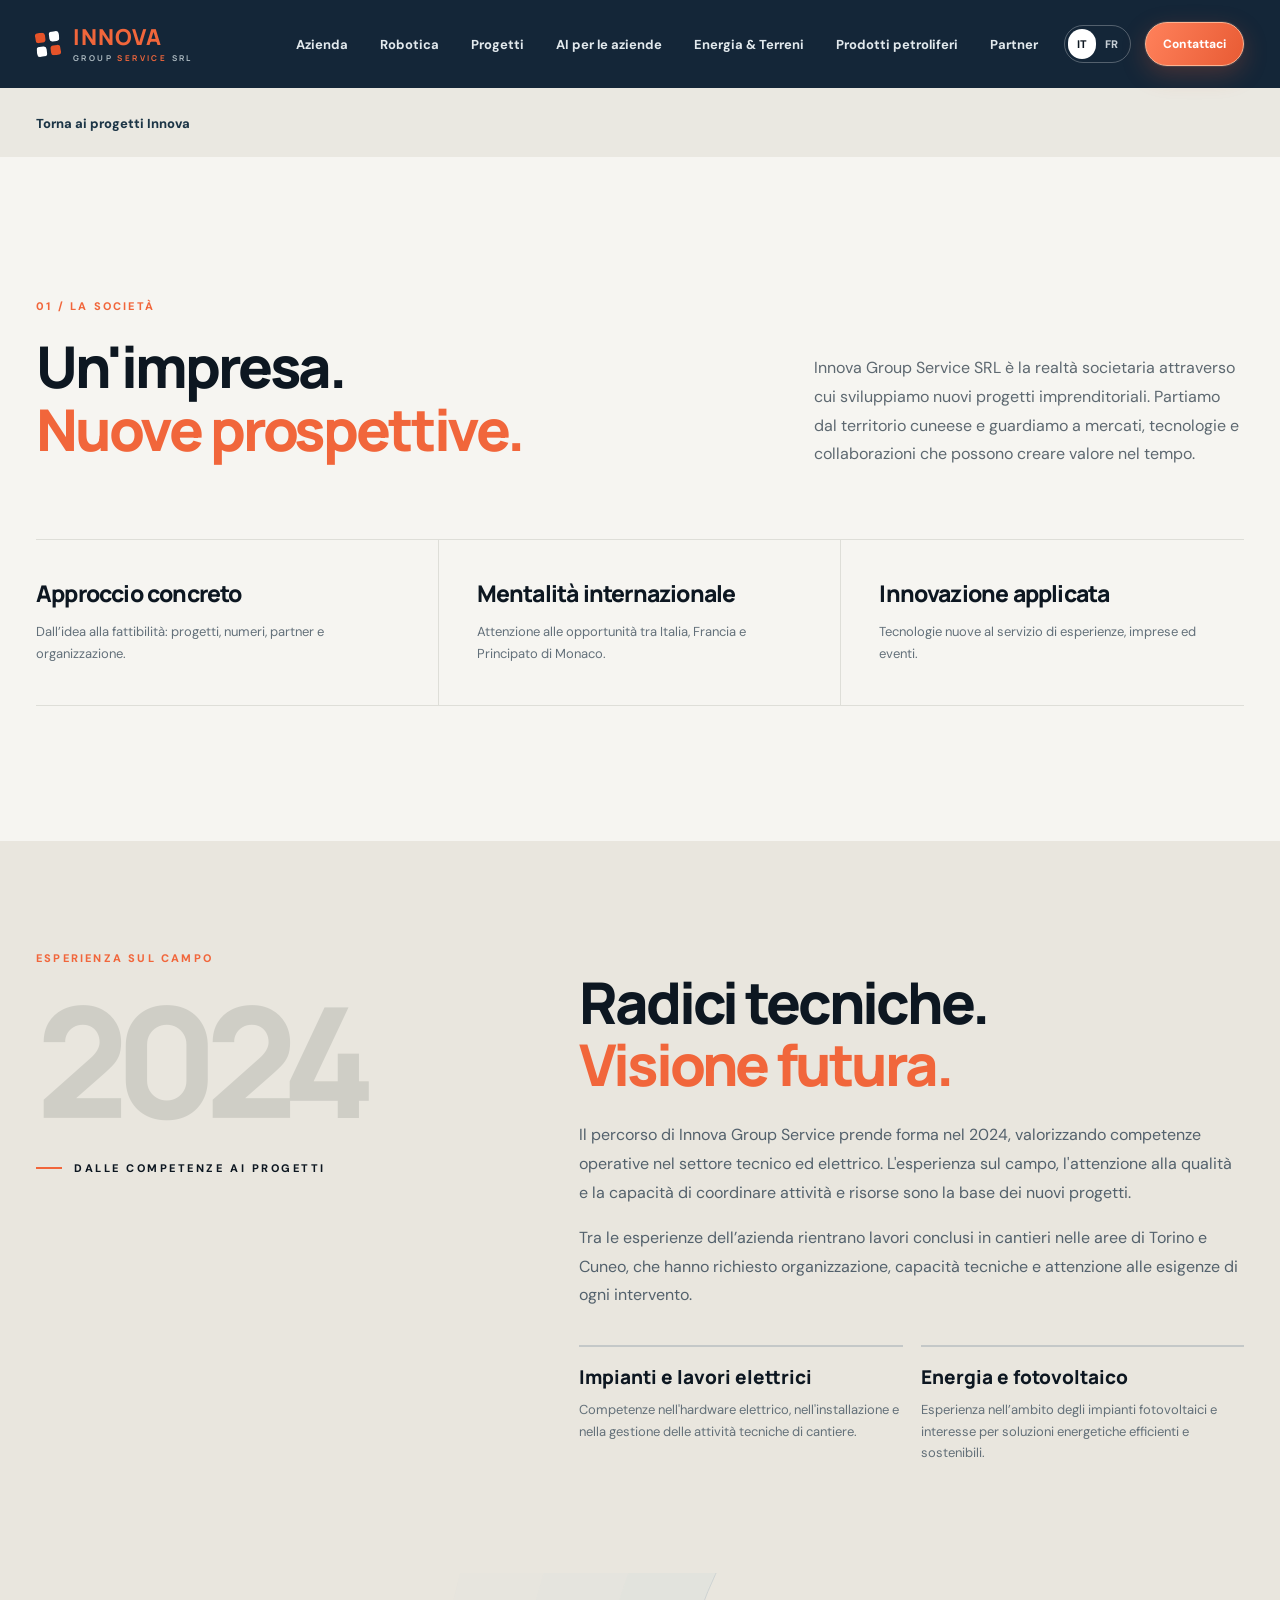
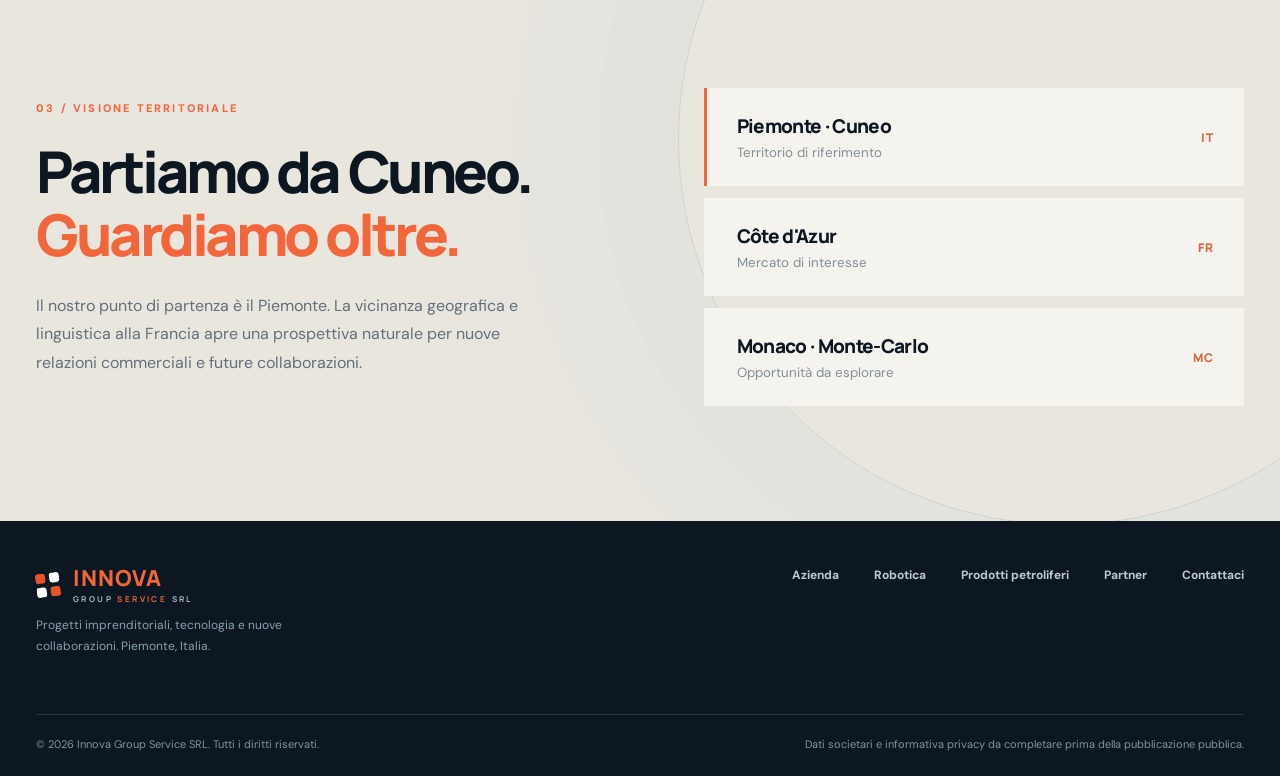
==== commit 82ce8b25: "Highlight SERVICE in the Innova logo across pages" ====
--- a/azienda.html
+++ b/azienda.html
@@ -185,13 +185,13 @@
 .detail-page.partner-detail .partners,.detail-page.partner-detail .contact{display:block}
 @media(max-width:1150px){.nav-links{display:none;position:absolute;top:88px;left:0;right:0;flex-direction:column;align-items:stretch;gap:0;padding:12px 20px 20px;background:#152638;box-shadow:0 20px 40px #0c18268a}.nav-links.open{display:flex}.nav-links a{padding:13px;border-bottom:1px solid #ffffff15}.mobile-menu{display:block;padding:8px;font-size:24px}}
 @media(max-width:760px){.nav-links{top:76px}}
-.handshake-visual{width:min(94%,620px);height:auto;position:relative;z-index:2;overflow:visible;filter:drop-shadow(0 20px 32px #06101965)}.handshake-motion{transform-origin:320px 275px;animation:handshake 1.8s ease-in-out infinite}.handshake-tagline{position:absolute;z-index:3;top:18px;left:0;right:0;text-align:center;color:#f7f6f2;font:800 clamp(12px,1.5vw,17px)/1 'Manrope',sans-serif;letter-spacing:.22em}.project-image{isolation:isolate}@keyframes handshake{0%,100%{transform:translateY(0)}50%{transform:translateY(-5px)}}@media(prefers-reduced-motion:reduce){.handshake-motion{animation:none}}.brand-symbol{display:none!important}.brand-symbol,.brand-mark,.brand-icon{display:grid!important;width:22px;height:22px;grid-template-columns:repeat(2,1fr);gap:2px;transform:none;flex:none;overflow:hidden}.brand-symbol span,.brand-mark i,.brand-icon span{display:block!important;background:#fff!important;opacity:1!important;border-radius:1px!important}.brand-symbol span:nth-child(1),.brand-symbol span:nth-child(4),.brand-mark i:nth-child(1),.brand-mark i:nth-child(4),.brand-icon span:nth-child(1),.brand-icon span:nth-child(4){background:#e65329!important}.brand-symbol span:nth-child(2),.brand-symbol span:nth-child(3),.brand-mark i:nth-child(2),.brand-mark i:nth-child(3),.brand-icon span:nth-child(2),.brand-icon span:nth-child(3){background:#fff!important}.brand-symbol,.brand-mark,.brand-icon{width:24px;height:24px;gap:4px}.brand-symbol span,.brand-mark i,.brand-icon span{border-radius:3px!important}.brand-symbol,.brand-mark,.brand-icon{transform:rotate(-7deg)}.brand-text,.brand>span:last-child{color:#f1663b!important}.brand-text small,.brand>span:last-child small{color:#aebbc2!important}.brand>span:last-child>span{color:#aebbc2!important}</style>
+.handshake-visual{width:min(94%,620px);height:auto;position:relative;z-index:2;overflow:visible;filter:drop-shadow(0 20px 32px #06101965)}.handshake-motion{transform-origin:320px 275px;animation:handshake 1.8s ease-in-out infinite}.handshake-tagline{position:absolute;z-index:3;top:18px;left:0;right:0;text-align:center;color:#f7f6f2;font:800 clamp(12px,1.5vw,17px)/1 'Manrope',sans-serif;letter-spacing:.22em}.project-image{isolation:isolate}@keyframes handshake{0%,100%{transform:translateY(0)}50%{transform:translateY(-5px)}}@media(prefers-reduced-motion:reduce){.handshake-motion{animation:none}}.brand-symbol{display:none!important}.brand-symbol,.brand-mark,.brand-icon{display:grid!important;width:22px;height:22px;grid-template-columns:repeat(2,1fr);gap:2px;transform:none;flex:none;overflow:hidden}.brand-symbol span,.brand-mark i,.brand-icon span{display:block!important;background:#fff!important;opacity:1!important;border-radius:1px!important}.brand-symbol span:nth-child(1),.brand-symbol span:nth-child(4),.brand-mark i:nth-child(1),.brand-mark i:nth-child(4),.brand-icon span:nth-child(1),.brand-icon span:nth-child(4){background:#e65329!important}.brand-symbol span:nth-child(2),.brand-symbol span:nth-child(3),.brand-mark i:nth-child(2),.brand-mark i:nth-child(3),.brand-icon span:nth-child(2),.brand-icon span:nth-child(3){background:#fff!important}.brand-symbol,.brand-mark,.brand-icon{width:24px;height:24px;gap:4px}.brand-symbol span,.brand-mark i,.brand-icon span{border-radius:3px!important}.brand-symbol,.brand-mark,.brand-icon{transform:rotate(-7deg)}.brand-text,.brand>span:last-child{color:#f1663b!important}.brand-text small,.brand>span:last-child small{color:#aebbc2!important}.brand>span:last-child>span{color:#aebbc2!important}.robot-visual{width:min(90%,540px);height:auto;position:relative;z-index:2;overflow:visible;filter:drop-shadow(0 20px 32px #06101965)}.robot-visual .orbit{transform-origin:455px 405px;transform-box:view-box;animation:orbit 35s linear infinite}.robot-visual .planet-orbit{transform-origin:455px 405px;transform-box:view-box}.robot-visual .planet-orbit-one{animation:planetOrbitOne 15s linear infinite}.robot-visual .planet-orbit-two{animation:planetOrbitTwo 23s linear infinite}.robot-visual .planet-orbit-three{animation:planetOrbitThree 31s linear infinite}.robot-visual .glow{filter:blur(24px);opacity:.23}.robot-visual .outline{stroke:#a9c9df;stroke-width:2.5;fill:url(#project-metal)}.robot-visual .detail{stroke:#80a6bf;stroke-width:2;fill:none}.robot-tagline{position:absolute;z-index:3;top:18px;left:0;right:0;text-align:center;color:#f7f6f2;font:800 clamp(12px,1.5vw,17px)/1 'Manrope',sans-serif;letter-spacing:.22em}@media(prefers-reduced-motion:reduce){.robot-visual .orbit,.robot-visual .planet-orbit-one,.robot-visual .planet-orbit-two,.robot-visual .planet-orbit-three{animation:none}}</style>
 <link rel="stylesheet" href="/richieste.css">
 </head>
 <body class="detail-page company-detail">
   <header class="site-header">
     <div class="container nav-inner">
-      <a href="/" class="brand" aria-label="Innova Group Service - Home"><span class="brand-symbol" aria-hidden="true"><span></span><span></span><span></span><span></span></span><span class="brand-text">INNOVA<small>GROUP SERVICE SRL</small></span></a>
+      <a href="/" class="brand" aria-label="Innova Group Service - Home"><span class="brand-symbol" aria-hidden="true"><span></span><span></span><span></span><span></span></span><span class="brand-text">INNOVA<small>GROUP <span class="brand-service" style="color:var(--orange)">SERVICE</span> SRL</small></span></a>
       <nav class="nav-links" id="navLinks" aria-label="Navigazione principale">
         <a href="/azienda.html" data-i18n="navAbout" aria-current="page">Azienda</a><a href="/robotica.html" data-i18n="navRobotics">Robotica</a><a href="/progetti.html" data-i18n="navAreas">Progetti</a><a href="/centralino-ai.html" data-i18n="navVoice">AI per le aziende</a><a href="/energia-terreni.html">Energia &amp; Terreni</a><a href="/carburanti.html" data-i18n="navFuel">Prodotti petroliferi</a><a href="/partner.html" data-i18n="navPartners">Partner</a>
       </nav>
@@ -218,12 +218,17 @@
     </section>
     <div class="ticker"><div class="container ticker-inner"><div class="ticker-label" data-i18n="tickerLabel">Le nostre direttrici</div><div class="ticker-right"><div><b>01</b> <span data-i18n="tickerOne">INNOVAZIONE</span></div><div><b>02</b> <span data-i18n="tickerTwo">ROBOTICA & EVENTI</span></div><div><b>03</b> <span data-i18n="tickerThree">PARTNERSHIP</span></div></div></div></div>
     <section class="intro container" id="azienda"><div class="section-top"><div><div class="section-number">01 / <span data-i18n="aboutLabel">LA SOCIETÀ</span></div><h2 class="section-title" data-i18n-html="aboutTitle">Un'impresa.<br><span>Nuove prospettive.</span></h2></div><div class="section-lead" data-i18n="aboutDesc">Innova Group Service SRL è la realtà societaria attraverso cui sviluppiamo nuovi progetti imprenditoriali. Partiamo dal territorio cuneese e guardiamo a mercati, tecnologie e collaborazioni che possono creare valore nel tempo.</div></div><div class="intro-grid"><div class="intro-stat"><b data-i18n="aboutPillarOne">Approccio concreto</b><p data-i18n="aboutPillarOneText">Dall'idea alla fattibilità: progetti, numeri, partner e organizzazione.</p></div><div class="intro-stat"><b data-i18n="aboutPillarTwo">Mentalità internazionale</b><p data-i18n="aboutPillarTwoText">Attenzione alle opportunità tra Italia, Francia e Principato di Monaco.</p></div><div class="intro-stat"><b data-i18n="aboutPillarThree">Innovazione applicata</b><p data-i18n="aboutPillarThreeText">Tecnologie nuove al servizio di esperienze, imprese ed eventi.</p></div></div></section>
-    <section class="project-hub container" id="progetti"><div class="section-number">I NOSTRI PROGETTI</div><h2 class="section-title">Tre direzioni.<br><span>Una visione.</span></h2><p class="hub-intro">Scopri le iniziative di Innova Group Service: ogni progetto ha una pagina dedicata con informazioni e contatti.</p><div class="hub-grid"><a class="hub-card" href="/robotica.html"><span>01 / ROBOTICA</span><h3>Robot umanoidi per eventi</h3><p>Esperienze tecnologiche per aziende, fiere, matrimoni e occasioni speciali.</p><b>Scopri il progetto </b></a><a class="hub-card" href="/centralino-ai.html"><span>02 / INTELLIGENZA ARTIFICIALE</span><h3>Centralino AI</h3><p>Un assistente telefonico virtuale per professionisti e imprese. Prova la demo interattiva.</p><b>Prova la demo </b></a><a class="hub-card" href="/energia-terreni.html"><span>03 / ENERGIA</span><h3>Energia &amp; Terreni</h3><p>Ricerca di aree e opportunità per fotovoltaico, agrivoltaico e accumulo energetico.</p><b>Esplora le opportunità </b></a></div></section><section class="project" id="robotica"><div class="project-inner"><div class="project-image"><span class="image-badge"><span>●</span> <span data-i18n="projectStage">PROGETTO IN SVILUPPO</span></span><svg class="handshake-visual" viewBox="0 0 640 480" role="img" aria-label="Una persona e un robot umanoide si stringono la mano">
-<defs><linearGradient id="robotMetal" x1="0" y1="0" x2="1" y2="1"><stop stop-color="#d6e1e6"/><stop offset=".48" stop-color="#7895a6"/><stop offset="1" stop-color="#344d61"/></linearGradient><linearGradient id="humanTone" x1="0" y1="0" x2="0" y2="1"><stop stop-color="#f4c9a7"/><stop offset="1" stop-color="#c98761"/></linearGradient><radialGradient id="handGlow"><stop stop-color="#f1663b" stop-opacity=".28"/><stop offset="1" stop-color="#f1663b" stop-opacity="0"/></radialGradient></defs>
-<circle cx="320" cy="250" r="184" fill="url(#handGlow)"/>
-<g class="handshake-figures"><circle cx="141" cy="95" r="45" fill="#d3a17f"/><path d="M90 167Q141 137 193 167L213 235H69Z" fill="#f1663b"/><path d="M448 167Q500 137 551 167L572 235H428Z" fill="#243c50" stroke="#9db9c8" stroke-width="3"/><path d="M454 96Q454 49 500 49Q546 49 546 96L538 140Q500 158 462 140Z" fill="url(#robotMetal)" stroke="#d0e0e8" stroke-width="3"/><path d="M467 90Q500 79 533 90L530 119Q500 130 470 119Z" fill="#132b3d" stroke="#91adbd" stroke-width="2"/><path d="M478 103h12m20 0h12" stroke="#f1663b" stroke-width="5" stroke-linecap="round"/><path d="M66 213L232 229M428 229L585 213" stroke="#b6ccd7" stroke-width="4" opacity=".8"/></g>
-<ellipse cx="320" cy="365" rx="215" ry="18" fill="#071522" opacity=".48"/>
-<g class="handshake-motion"><path d="M38 273Q38 244 69 244H254L302 267L292 322H69Q38 322 38 293Z" fill="url(#humanTone)" stroke="#f5d3b7" stroke-width="3"/><path d="M38 273Q38 244 69 244H141L143 322H69Q38 322 38 293Z" fill="#f1663b"/><path d="M602 273Q602 244 571 244H386L338 267L348 322H571Q602 322 602 293Z" fill="url(#robotMetal)" stroke="#b6ccd7" stroke-width="3"/><path d="M355 265L387 245 412 254 430 246 455 258 476 253 499 274 472 308 449 317 430 305 410 315 389 303 373 308 344 287Z" fill="url(#robotMetal)" stroke="#d6e3e9" stroke-width="3" stroke-linejoin="round"/><path d="M285 264L308 244 332 251 346 242 369 256 394 252 417 269 394 299 371 309 352 299 334 311 314 301 299 306 275 285Z" fill="url(#humanTone)" stroke="#f5d3b7" stroke-width="3" stroke-linejoin="round"/><path d="M333 254L350 271 369 256M314 301L335 281 353 299M352 299L372 279 394 299" fill="none" stroke="#6c8796" stroke-width="4" stroke-linecap="round" stroke-linejoin="round"/><path d="M294 275L316 292M376 271L398 285" stroke="#fff" stroke-width="3" stroke-linecap="round" opacity=".55"/><circle cx="320" cy="275" r="9" fill="#f1663b"/></g><path d="M173 390H467" stroke="#91adbd" stroke-opacity=".35"/></svg><div class="handshake-tagline">IL FUTURO È GIÀ QUI</div><div class="image-caption" data-i18n="projectImageNote">Concept illustrativo · Robotica umanoide</div></div><div class="project-copy"><div class="eyebrow" data-i18n="projectLabel">IL PROGETTO IN EVIDENZA</div><h2 data-i18n-html="projectTitle">Quando la<br>tecnologia<br><span style="color:var(--orange)">diventa evento.</span></h2><p data-i18n="projectDesc">Stiamo sviluppando un servizio dedicato ai robot umanoidi per fiere, eventi aziendali, matrimoni, compleanni, addii al celibato e nubilato e feste private. Un'esperienza dal forte impatto visivo, pensata anche per generare contenuti memorabili sui social.</p><ul class="project-points"><li data-i18n="projectOne">Accoglienza e interazione con il pubblico</li><li data-i18n="projectTwo">Attivazioni per brand, fiere e hospitality</li><li data-i18n="projectThree">Esperienze su misura, anche per feste e cerimonie</li></ul><a href="/robotica.html#modulo" class="btn btn-primary"><span data-i18n="projectCTA">Voglio un robot al mio evento</span></a></div></div></section>
+    <section class="project-hub container" id="progetti"><div class="section-number">I NOSTRI PROGETTI</div><h2 class="section-title">Tre direzioni.<br><span>Una visione.</span></h2><p class="hub-intro">Scopri le iniziative di Innova Group Service: ogni progetto ha una pagina dedicata con informazioni e contatti.</p><div class="hub-grid"><a class="hub-card" href="/robotica.html"><span>01 / ROBOTICA</span><h3>Robot umanoidi per eventi</h3><p>Esperienze tecnologiche per aziende, fiere, matrimoni e occasioni speciali.</p><b>Scopri il progetto </b></a><a class="hub-card" href="/centralino-ai.html"><span>02 / INTELLIGENZA ARTIFICIALE</span><h3>Centralino AI</h3><p>Un assistente telefonico virtuale per professionisti e imprese. Prova la demo interattiva.</p><b>Prova la demo </b></a><a class="hub-card" href="/energia-terreni.html"><span>03 / ENERGIA</span><h3>Energia &amp; Terreni</h3><p>Ricerca di aree e opportunità per fotovoltaico, agrivoltaico e accumulo energetico.</p><b>Esplora le opportunità </b></a></div></section><section class="project" id="robotica"><div class="project-inner"><div class="project-image"><span class="image-badge"><span>●</span> <span data-i18n="projectStage">PROGETTO IN SVILUPPO</span></span><svg class="robot-visual" role="img" aria-label="Robot umanoide Innova Group Service" viewBox="0 0 920 820" xmlns="http://www.w3.org/2000/svg"><defs><linearGradient id="project-metal" x1="0" y1="0" x2="1" y2="1"><stop offset="0" stop-color="#5b7b91"/><stop offset=".35" stop-color="#294b63"/><stop offset=".78" stop-color="#142c41"/><stop offset="1" stop-color="#779bb1"/></linearGradient><linearGradient id="project-face" x1="0" y1="0" x2="1" y2="1"><stop stop-color="#0d2337"/><stop offset="1" stop-color="#1e4058"/></linearGradient><radialGradient id="project-halo"><stop stop-color="#e46c47" stop-opacity=".3"/><stop offset="1" stop-color="#e46c47" stop-opacity="0"/></radialGradient></defs>
+          <circle cx="455" cy="405" r="355" fill="none" stroke="#7596b0" stroke-opacity=".21"/><circle cx="455" cy="405" r="295" fill="none" stroke="#7596b0" stroke-opacity=".18"/><circle cx="455" cy="405" r="235" fill="none" stroke="#7596b0" stroke-opacity=".18"/><circle cx="455" cy="405" r="190" fill="url(#project-halo)" class="glow"/><g class="orbit"><path d="M100 405H810M455 50V760" stroke="#8da9ba" stroke-opacity=".20" stroke-dasharray="4 10"/><circle cx="455" cy="50" r="6" fill="#f1663b"/><circle cx="810" cy="405" r="4" fill="#9bb9ca"/></g>
+          <g class="planet-orbit planet-orbit-one"><circle cx="455" cy="50" r="21" fill="#fa865f" opacity=".13"/><circle cx="455" cy="50" r="8" fill="#ff875c" stroke="#ffb69d" stroke-width="1.5"/></g>
+          <g class="planet-orbit planet-orbit-two"><circle cx="455" cy="110" r="17" fill="#9ad5f0" opacity=".16"/><circle cx="455" cy="110" r="6" fill="#a6d5f1" stroke="#d8f1ff" stroke-opacity=".7" stroke-width="1.5"/></g>
+          <g class="planet-orbit planet-orbit-three"><circle cx="455" cy="170" r="16" fill="#ffae82" opacity=".15"/><circle cx="455" cy="170" r="5" fill="#ffc09d" stroke="#ffe0c9" stroke-opacity=".7" stroke-width="1"/></g>
+          <g transform="translate(165 24)"><path class="outline" d="M210 263L155 293 116 426 143 439 194 331 232 316Z"/><path class="outline" d="M377 263L437 296 477 426 448 442 397 327 358 315Z"/><path class="outline" d="M113 419L146 431 133 549 102 562 91 539Z"/><path class="outline" d="M449 431L478 422 504 537 491 565 460 550Z"/>
+          <path class="outline" d="M211 258Q294 233 379 260L407 405 375 505 212 503 179 402Z"/><path d="M220 278Q293 258 369 279L390 401 360 475 228 475 198 401Z" fill="#0b2436" stroke="#749eb7" stroke-opacity=".5"/><path d="M254 312L335 312 348 377 240 377Z" fill="#21445c" stroke="#6e9bb4"/><path d="M269 333H320" stroke="#e97a52" stroke-width="5" stroke-linecap="round"/><circle cx="294" cy="414" r="17" fill="#162c40" stroke="#7ba8be" stroke-width="3"/><circle cx="294" cy="414" r="5" fill="#f1663b"/>
+          <path class="outline" d="M231 493L277 500 266 674 210 674 208 635Z"/><path class="outline" d="M315 500L365 491 383 641 372 678 321 675Z"/><path class="outline" d="M211 672L264 672 265 747 205 754 181 735Z"/><path class="outline" d="M322 674L372 675 406 735 380 755 320 748Z"/>
+          <path class="outline" d="M277 247L277 224 310 224 312 249"/><path class="outline" d="M227 118Q228 79 294 72 360 77 365 118L356 206Q296 237 235 206Z"/><path d="M244 116Q294 96 350 117L344 183Q295 201 248 183Z" fill="url(#project-face)" stroke="#648ca4" stroke-width="2"/><path d="M259 154L282 155M310 155L332 154" stroke="#fa865f" stroke-width="6" stroke-linecap="round"/><path d="M269 184H321" stroke="#506e83" stroke-width="3"/><path class="detail" d="M231 119L216 139 227 194M359 118L374 137 363 197M235 215L257 229M352 215L331 229M228 291L205 386M360 293L382 386M222 525L257 529M329 530L359 524M219 681H260M325 682H370"/></g>
+          <path d="M745 236H843M746 247H809" stroke="#8fb1c6" stroke-opacity=".45" stroke-width="2"/><circle cx="748" cy="235" r="5" fill="#f1663b"/><text x="754" y="211" fill="#96acbe" font-size="11" font-family="sans-serif" letter-spacing="3">HUMANOID / 01</text>
+        </svg><div class="robot-tagline">IL FUTURO È GIÀ QUI</div><div class="image-caption" data-i18n="projectImageNote">Concept illustrativo · Robotica umanoide</div></div><div class="project-copy"><div class="eyebrow" data-i18n="projectLabel">IL PROGETTO IN EVIDENZA</div><h2 data-i18n-html="projectTitle">Quando la<br>tecnologia<br><span style="color:var(--orange)">diventa evento.</span></h2><p data-i18n="projectDesc">Stiamo sviluppando un servizio dedicato ai robot umanoidi per fiere, eventi aziendali, matrimoni, compleanni, addii al celibato e nubilato e feste private. Un'esperienza dal forte impatto visivo, pensata anche per generare contenuti memorabili sui social.</p><ul class="project-points"><li data-i18n="projectOne">Accoglienza e interazione con il pubblico</li><li data-i18n="projectTwo">Attivazioni per brand, fiere e hospitality</li><li data-i18n="projectThree">Esperienze su misura, anche per feste e cerimonie</li></ul><a href="/robotica.html#modulo" class="btn btn-primary"><span data-i18n="projectCTA">Voglio un robot al mio evento</span></a></div></div></section>
     <section class="occasions" id="occasioni"><div class="container">
       <div class="occasions-head"><div><div class="section-number">02 / <span data-i18n="occasionsLabel">LE OCCASIONI</span></div><h2 class="section-title" data-i18n-html="occasionsTitle">Il tuo evento.<br><span>Fuori dall'ordinario.</span></h2></div><p class="occasions-lead" data-i18n="occasionsDesc">Accoglienza, foto e momenti guidati: il robot può diventare un ospite speciale per i tuoi invitati. Stiamo avviando il servizio e definiamo presenza, durata e interazioni in base alla location e al programma; disponibilità e dettagli vengono confermati dopo una prima valutazione.</p></div>
       <div class="occasion-grid">
@@ -375,7 +380,7 @@
     </section>
     <section class="contact" id="contatti"><div class="container contact-content"><div><div class="eyebrow" data-i18n="contactLabel">PARLIAMONE</div><h2 data-i18n-html="contactTitle">Le buone idee<br>iniziano da<br>un <span style="color:#132637">contatto.</span></h2></div><div class="contact-right"><p data-i18n="contactDesc">Hai un evento, una proposta commerciale o vuoi conoscere meglio i nostri progetti? Scrivici. Saremo felici di confrontarci.</p><a class="contact-email" href="mailto:info@innovagroupservice.eu">info@innovagroupservice.eu</a><br><a class="contact-btn" href="/#modulo"><span data-i18n="contactCTA">Invia una richiesta</span></a></div></div></section>
   </main>
-  <footer><div class="container"><div class="footer-main"><div><a href="/" class="brand"><span class="brand-symbol" aria-hidden="true"><span></span><span></span><span></span><span></span></span><span class="brand-text">INNOVA<small>GROUP SERVICE SRL</small></span></a><p data-i18n="footerDesc">Progetti imprenditoriali, tecnologia e nuove collaborazioni. Piemonte, Italia.</p></div><nav class="footer-links"><a href="/azienda.html" data-i18n="navAbout">Azienda</a><a href="/robotica.html" data-i18n="navRobotics">Robotica</a><a href="/carburanti.html" data-i18n="navFuel">Prodotti petroliferi</a><a href="/partner.html" data-i18n="navPartners">Partner</a><a href="/#modulo" data-i18n="navContact">Contattaci</a></nav></div><div class="footer-bottom"><span>© <span id="year"></span> Innova Group Service SRL. <span data-i18n="footerRights">Tutti i diritti riservati.</span></span><span data-i18n="footerLegal">Dati societari e informativa privacy da completare prima della pubblicazione pubblica.</span></div></div></footer>
+  <footer><div class="container"><div class="footer-main"><div><a href="/" class="brand"><span class="brand-symbol" aria-hidden="true"><span></span><span></span><span></span><span></span></span><span class="brand-text">INNOVA<small>GROUP <span class="brand-service" style="color:var(--orange)">SERVICE</span> SRL</small></span></a><p data-i18n="footerDesc">Progetti imprenditoriali, tecnologia e nuove collaborazioni. Piemonte, Italia.</p></div><nav class="footer-links"><a href="/azienda.html" data-i18n="navAbout">Azienda</a><a href="/robotica.html" data-i18n="navRobotics">Robotica</a><a href="/carburanti.html" data-i18n="navFuel">Prodotti petroliferi</a><a href="/partner.html" data-i18n="navPartners">Partner</a><a href="/#modulo" data-i18n="navContact">Contattaci</a></nav></div><div class="footer-bottom"><span>© <span id="year"></span> Innova Group Service SRL. <span data-i18n="footerRights">Tutti i diritti riservati.</span></span><span data-i18n="footerLegal">Dati societari e informativa privacy da completare prima della pubblicazione pubblica.</span></div></div></footer>
   <template id="heritage-template">
     <section class="heritage" id="esperienza"><div class="container heritage-grid">
       <div><div class="section-number" data-i18n="heritageLabel">ESPERIENZA SUL CAMPO</div><div class="heritage-year">2024</div><div class="eyebrow" data-i18n="heritageEyebrow">Dalle competenze ai progetti</div></div>
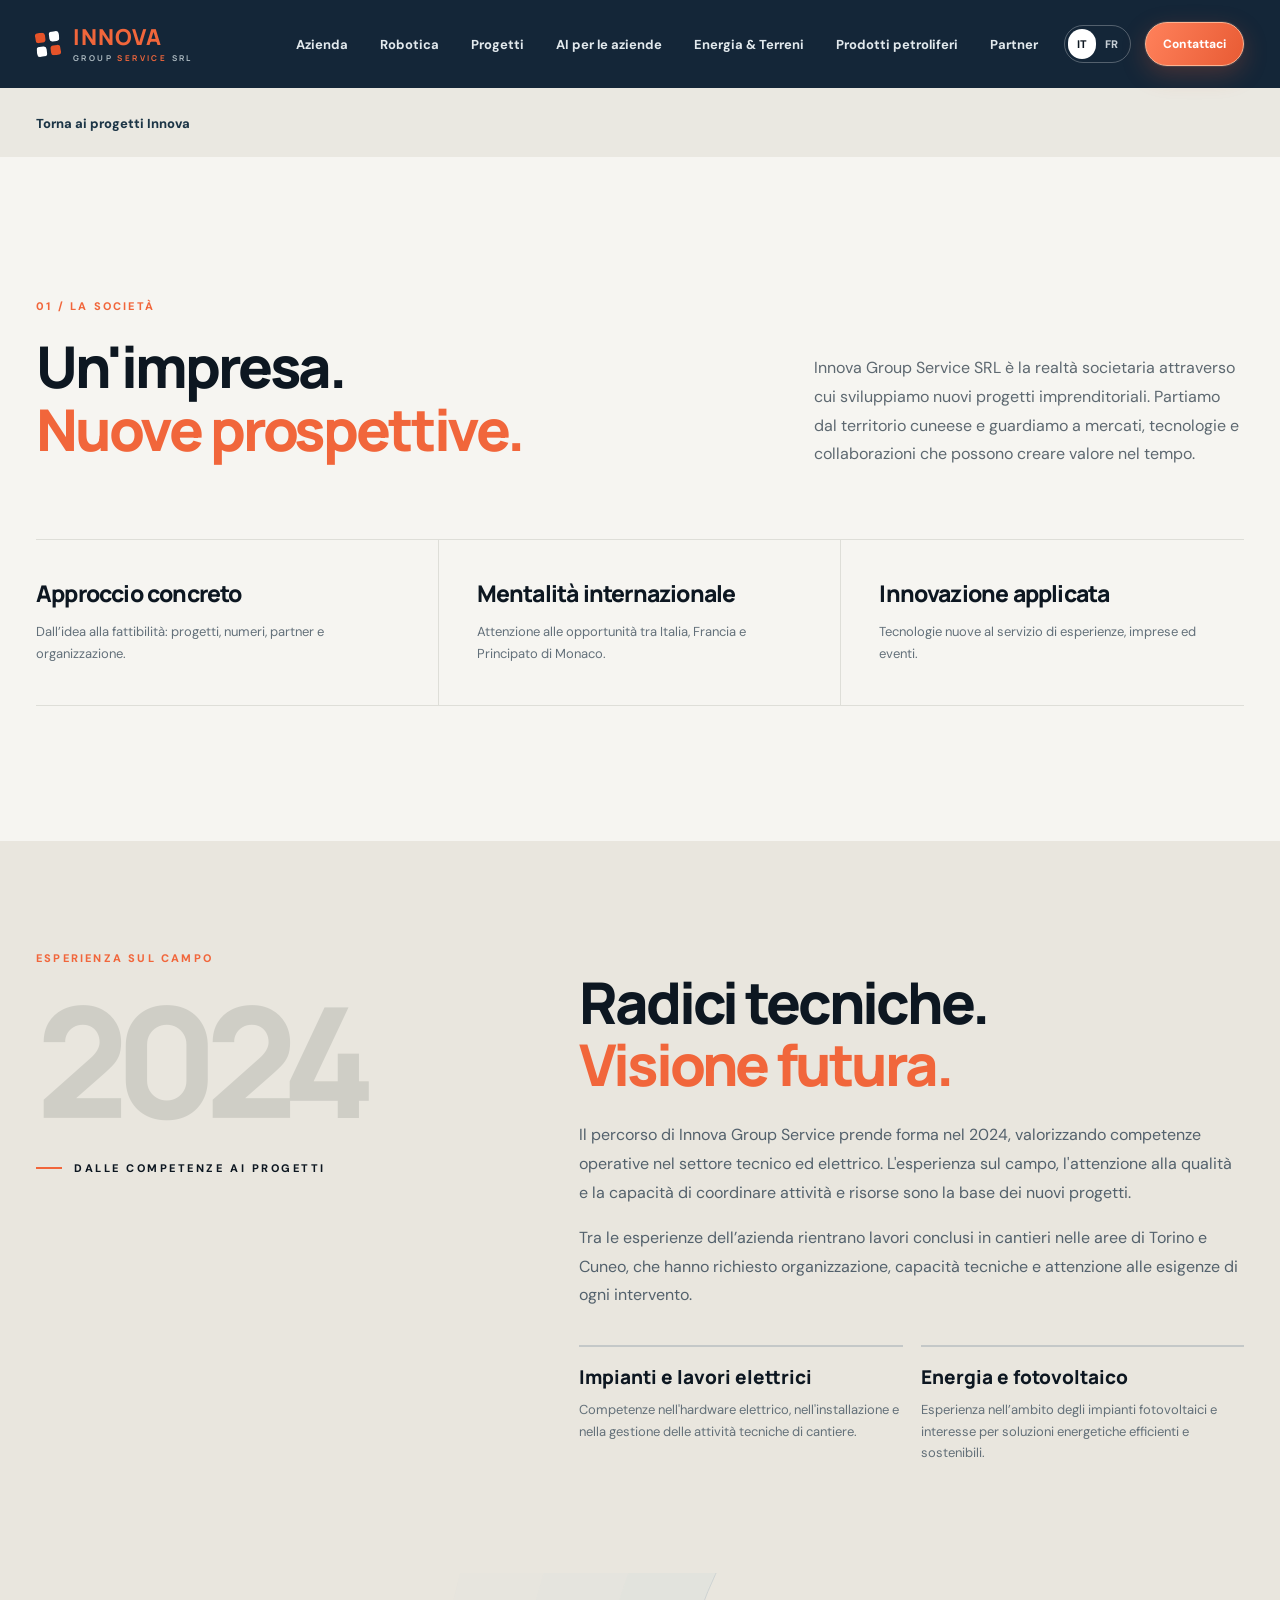
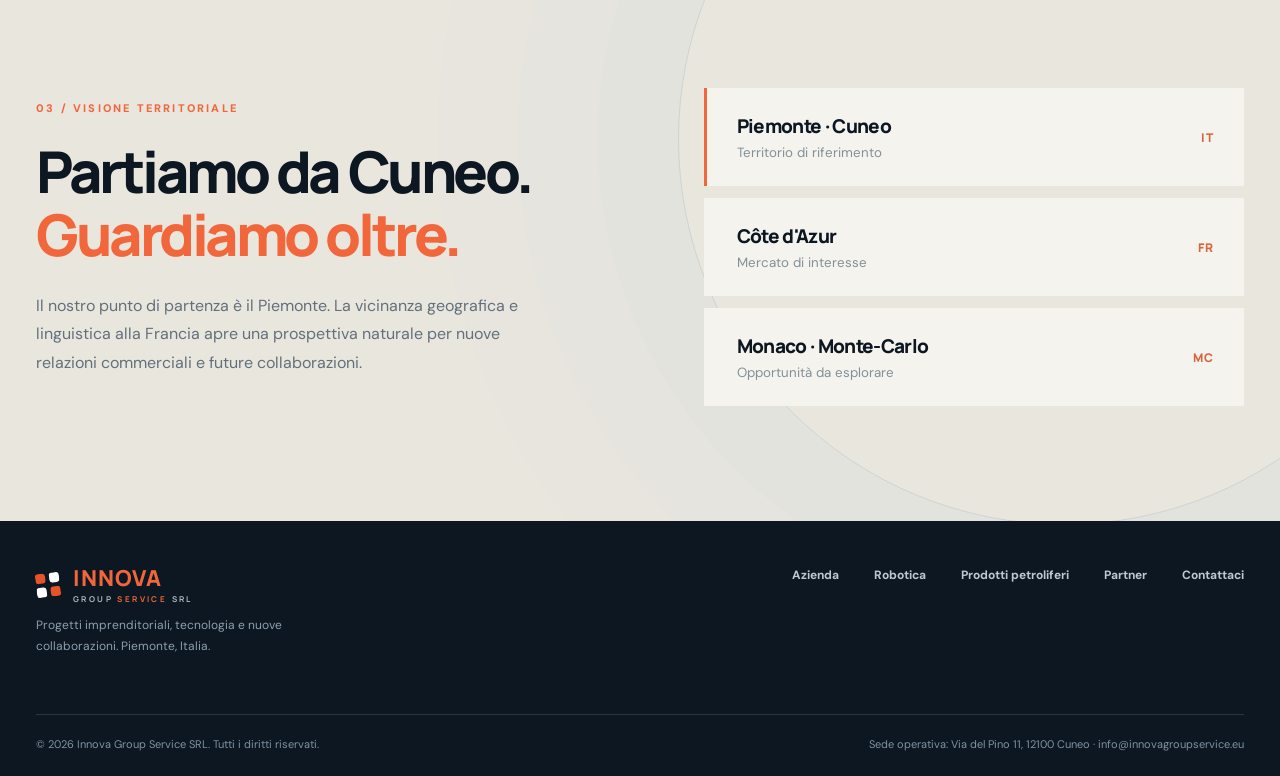
==== commit 6ccc57f4: "Sostituisci il segnaposto 'dati societari da completare' con la sede operativa nel footer Co-Authore" ====
--- a/azienda.html
+++ b/azienda.html
@@ -380,7 +380,7 @@
     </section>
     <section class="contact" id="contatti"><div class="container contact-content"><div><div class="eyebrow" data-i18n="contactLabel">PARLIAMONE</div><h2 data-i18n-html="contactTitle">Le buone idee<br>iniziano da<br>un <span style="color:#132637">contatto.</span></h2></div><div class="contact-right"><p data-i18n="contactDesc">Hai un evento, una proposta commerciale o vuoi conoscere meglio i nostri progetti? Scrivici. Saremo felici di confrontarci.</p><a class="contact-email" href="mailto:info@innovagroupservice.eu">info@innovagroupservice.eu</a><br><a class="contact-btn" href="/#modulo"><span data-i18n="contactCTA">Invia una richiesta</span></a></div></div></section>
   </main>
-  <footer><div class="container"><div class="footer-main"><div><a href="/" class="brand"><span class="brand-symbol" aria-hidden="true"><span></span><span></span><span></span><span></span></span><span class="brand-text">INNOVA<small>GROUP <span class="brand-service" style="color:var(--orange)">SERVICE</span> SRL</small></span></a><p data-i18n="footerDesc">Progetti imprenditoriali, tecnologia e nuove collaborazioni. Piemonte, Italia.</p></div><nav class="footer-links"><a href="/azienda.html" data-i18n="navAbout">Azienda</a><a href="/robotica.html" data-i18n="navRobotics">Robotica</a><a href="/carburanti.html" data-i18n="navFuel">Prodotti petroliferi</a><a href="/partner.html" data-i18n="navPartners">Partner</a><a href="/#modulo" data-i18n="navContact">Contattaci</a></nav></div><div class="footer-bottom"><span>© <span id="year"></span> Innova Group Service SRL. <span data-i18n="footerRights">Tutti i diritti riservati.</span></span><span data-i18n="footerLegal">Dati societari e informativa privacy da completare prima della pubblicazione pubblica.</span></div></div></footer>
+  <footer><div class="container"><div class="footer-main"><div><a href="/" class="brand"><span class="brand-symbol" aria-hidden="true"><span></span><span></span><span></span><span></span></span><span class="brand-text">INNOVA<small>GROUP <span class="brand-service" style="color:var(--orange)">SERVICE</span> SRL</small></span></a><p data-i18n="footerDesc">Progetti imprenditoriali, tecnologia e nuove collaborazioni. Piemonte, Italia.</p></div><nav class="footer-links"><a href="/azienda.html" data-i18n="navAbout">Azienda</a><a href="/robotica.html" data-i18n="navRobotics">Robotica</a><a href="/carburanti.html" data-i18n="navFuel">Prodotti petroliferi</a><a href="/partner.html" data-i18n="navPartners">Partner</a><a href="/#modulo" data-i18n="navContact">Contattaci</a></nav></div><div class="footer-bottom"><span>© <span id="year"></span> Innova Group Service SRL. <span data-i18n="footerRights">Tutti i diritti riservati.</span></span><span data-i18n="footerLegal">Sede operativa: Via del Pino 11, 12100 Cuneo · info@innovagroupservice.eu</span></div></div></footer>
   <template id="heritage-template">
     <section class="heritage" id="esperienza"><div class="container heritage-grid">
       <div><div class="section-number" data-i18n="heritageLabel">ESPERIENZA SUL CAMPO</div><div class="heritage-year">2024</div><div class="eyebrow" data-i18n="heritageEyebrow">Dalle competenze ai progetti</div></div>
@@ -394,8 +394,8 @@
   <script>
     document.querySelector('.intro').after(document.getElementById('heritage-template').content.cloneNode(true));
     const i18n={
-      it:{navAbout:'Azienda',navRobotics:'Robotica',navAreas:'Progetti',navPartners:'Partner',navContact:'Contattaci',heroEyebrow:'INNOVA GROUP SERVICE SRL · ITALIA',heroTitle:'Il futuro<br>prende <em>forma.</em>',heroDesc:"Sviluppiamo idee imprenditoriali, progetti tecnologici e nuove collaborazioni. Con una visione concreta: trasformare l’innovazione in esperienze e opportunità reali.",discoverProject:'Scopri il progetto robotica',discoverUs:'Chi siamo',heroNote:'Radici in Piemonte · Visione europea',tickerLabel:'Le nostre direttrici',tickerOne:'INNOVAZIONE',tickerTwo:'ROBOTICA & EVENTI',tickerThree:'PARTNERSHIP',aboutLabel:'LA SOCIETÀ',aboutTitle:"Un'impresa.<br><span>Nuove prospettive.</span>",aboutDesc:'Innova Group Service SRL è la realtà societaria attraverso cui sviluppiamo nuovi progetti imprenditoriali. Partiamo dal territorio cuneese e guardiamo a mercati, tecnologie e collaborazioni che possono creare valore nel tempo.',aboutPillarOne:'Approccio concreto',aboutPillarOneText:"Dall’idea alla fattibilità: progetti, numeri, partner e organizzazione.",aboutPillarTwo:'Mentalità internazionale',aboutPillarTwoText:'Attenzione alle opportunità tra Italia, Francia e Principato di Monaco.',aboutPillarThree:'Innovazione applicata',aboutPillarThreeText:'Tecnologie nuove al servizio di esperienze, imprese ed eventi.',projectStage:'PROGETTO IN SVILUPPO',projectImageNote:'Concept illustrativo · Robotica umanoide',projectLabel:'IL PROGETTO IN EVIDENZA',projectTitle:'Quando la<br>tecnologia<br><span style="color:var(--orange)">diventa evento.</span>',projectDesc:'Stiamo sviluppando un servizio dedicato ai robot umanoidi per fiere, eventi aziendali, matrimoni, compleanni, addii al celibato e nubilato e feste private. Un’esperienza dal forte impatto visivo, pensata anche per generare contenuti memorabili sui social.',projectOne:'Accoglienza e interazione con il pubblico',projectTwo:'Attivazioni per brand, fiere e hospitality',projectThree:'Esperienze su misura, anche per feste e cerimonie',projectCTA:'Voglio un robot al mio evento',areasLabel:'AMBITI DI SVILUPPO',areasTitle:'Idee che aprono<br><span>nuove strade.</span>',areasDesc:'Tre direzioni su cui costruire progetti e relazioni. Le attività vengono sviluppate e valutate insieme ai partner coinvolti.',cardOneTitle:'Robotica per eventi',cardOneText:'Soluzioni in sviluppo per rendere eventi e presentazioni più coinvolgenti e condivisibili.',cardTwoTitle:'Progetti su misura',cardTwoText:'Studio di formule e collaborazioni per aziende, agenzie e organizzatori di eventi.',cardThreeTitle:'Sviluppo internazionale',cardThreeText:'Ricerca di opportunità commerciali e partner con un’attenzione particolare al mercato francofono.',geoLabel:'VISIONE TERRITORIALE',geoTitle:'Partiamo da Cuneo.<br><span style="color:var(--orange)">Guardiamo oltre.</span>',geoDesc:'Il nostro punto di partenza è il Piemonte. La vicinanza geografica e linguistica alla Francia apre una prospettiva naturale per nuove relazioni commerciali e future collaborazioni.',geoOne:'Territorio di riferimento',geoTwo:'Mercato di interesse',geoThree:'Opportunità da esplorare',partnersLabel:'COLLABORAZIONI',partnersTitle:'Costruiamo<br>il prossimo <span style="color:var(--orange)">passo.</span>',partnersDesc:'Siamo aperti al confronto con produttori, fornitori, agenzie, aziende e interlocutori finanziari interessati a sviluppare iniziative sostenibili e progetti concreti.',partnersCTA:'Proponi una collaborazione',stepOne:'Primo confronto',stepOneText:'Ascoltiamo l’esigenza e valutiamo la possibilità di lavorare insieme.',stepTwo:'Progetto e fattibilità',stepTwoText:'Definiamo obiettivi, requisiti, risorse e condizioni operative.',stepThree:'Accordo e realizzazione',stepThreeText:'Solo dopo le verifiche necessarie, passiamo a una proposta condivisa.',contactLabel:'PARLIAMONE',contactTitle:'Le buone idee<br>iniziano da<br>un <span style="color:#132637">contatto.</span>',contactDesc:'Hai un evento, una proposta commerciale o vuoi conoscere meglio i nostri progetti? Scrivici. Saremo felici di confrontarci.',contactCTA:'Invia una richiesta',footerDesc:'Progetti imprenditoriali, tecnologia e nuove collaborazioni. Piemonte, Italia.',footerRights:'Tutti i diritti riservati.',footerLegal:'Dati societari e informativa privacy da completare prima della pubblicazione pubblica.'},
-      fr:{navAbout:'Entreprise',navRobotics:'Robotique',navAreas:'Projets',navPartners:'Partenaires',navContact:'Nous contacter',heroEyebrow:'INNOVA GROUP SERVICE SRL · ITALIE',heroTitle:'Le futur<br>prend <em>forme.</em>',heroDesc:'Nous développons des idées entrepreneuriales, des projets technologiques et de nouvelles collaborations. Une vision concrète : transformer l’innovation en expériences et opportunités réelles.',discoverProject:'Découvrir le projet robotique',discoverUs:'Qui sommes-nous ?',heroNote:'Nos racines au Piémont · Une vision européenne',tickerLabel:'Nos orientations',tickerOne:'INNOVATION',tickerTwo:'ROBOTIQUE & ÉVÉNEMENTS',tickerThree:'PARTENARIATS',aboutLabel:'LA SOCIÉTÉ',aboutTitle:'Une entreprise.<br><span>De nouvelles perspectives.</span>',aboutDesc:'Innova Group Service SRL est la structure qui porte nos nouveaux projets entrepreneuriaux. Ancrés dans la région de Coni, nous explorons les marchés, les technologies et les partenariats susceptibles de créer de la valeur durable.',aboutPillarOne:'Approche concrète',aboutPillarOneText:'De l’idée à la faisabilité : projet, chiffres, partenaires et organisation.',aboutPillarTwo:'Esprit international',aboutPillarTwoText:'À l’écoute des opportunités entre l’Italie, la France et la Principauté de Monaco.',aboutPillarThree:'Innovation appliquée',aboutPillarThreeText:'De nouvelles technologies au service des expériences, des entreprises et des événements.',projectStage:'PROJET EN DÉVELOPPEMENT',projectImageNote:'Illustration conceptuelle · Robotique humanoïde',projectLabel:'PROJET À LA UNE',projectTitle:'Quand la<br>technologie<br><span style="color:var(--orange)">devient événement.</span>',projectDesc:'Nous développons une offre autour des robots humanoïdes pour les salons, événements d’entreprise, mariages, anniversaires, enterrements de vie de célibataire et fêtes privées. Une expérience à fort impact visuel, pensée aussi pour créer des contenus marquants sur les réseaux sociaux.',projectOne:'Accueil et interaction avec le public',projectTwo:'Animations pour marques, salons et hôtellerie',projectThree:'Des expériences sur mesure, pour les fêtes comme les cérémonies',projectCTA:'Je veux un robot à mon événement',areasLabel:'AXES DE DÉVELOPPEMENT',areasTitle:'Des idées qui ouvrent<br><span>de nouvelles voies.</span>',areasDesc:'Trois orientations pour construire des projets et des relations. Chaque activité est développée et évaluée avec les partenaires concernés.',cardOneTitle:'Robotique événementielle',cardOneText:'Des solutions en développement pour rendre les événements plus immersifs et partageables.',cardTwoTitle:'Projets sur mesure',cardTwoText:'Étude de formats et de collaborations pour entreprises, agences et organisateurs.',cardThreeTitle:'Développement international',cardThreeText:'Recherche d’opportunités commerciales et de partenaires, notamment sur les marchés francophones.',geoLabel:'VISION TERRITORIALE',geoTitle:'De Coni vers<br><span style="color:var(--orange)">de nouveaux horizons.</span>',geoDesc:'Notre point de départ se trouve au Piémont. La proximité géographique et linguistique avec la France offre une perspective naturelle pour de nouvelles relations commerciales et de futures collaborations.',geoOne:'Territoire de référence',geoTwo:'Marché ciblé',geoThree:'Opportunités à explorer',partnersLabel:'COLLABORATIONS',partnersTitle:'Construisons<br>la prochaine <span style="color:var(--orange)">étape.</span>',partnersDesc:'Nous sommes ouverts aux échanges avec fabricants, fournisseurs, agences, entreprises et partenaires financiers souhaitant développer des initiatives viables et des projets concrets.',partnersCTA:'Proposer une collaboration',stepOne:'Premier échange',stepOneText:'Nous écoutons votre besoin et évaluons les possibilités de collaboration.',stepTwo:'Projet et faisabilité',stepTwoText:'Nous définissons les objectifs, les exigences, les ressources et les conditions.',stepThree:'Accord et réalisation',stepThreeText:'Après les vérifications nécessaires, nous avançons vers une proposition commune.',contactLabel:'ÉCHANGEONS',contactTitle:'Les bonnes idées<br>commencent<br>par un <span style="color:#132637">échange.</span>',contactDesc:'Vous avez un événement, une proposition commerciale ou souhaitez en savoir plus ? Écrivez-nous. Nous serons ravis d’en discuter.',contactCTA:'Envoyer une demande',footerDesc:'Projets entrepreneuriaux, technologie et nouvelles collaborations. Piémont, Italie.',footerRights:'Tous droits réservés.',footerLegal:'Mentions légales et politique de confidentialité à compléter avant toute publication publique.'}
+      it:{navAbout:'Azienda',navRobotics:'Robotica',navAreas:'Progetti',navPartners:'Partner',navContact:'Contattaci',heroEyebrow:'INNOVA GROUP SERVICE SRL · ITALIA',heroTitle:'Il futuro<br>prende <em>forma.</em>',heroDesc:"Sviluppiamo idee imprenditoriali, progetti tecnologici e nuove collaborazioni. Con una visione concreta: trasformare l’innovazione in esperienze e opportunità reali.",discoverProject:'Scopri il progetto robotica',discoverUs:'Chi siamo',heroNote:'Radici in Piemonte · Visione europea',tickerLabel:'Le nostre direttrici',tickerOne:'INNOVAZIONE',tickerTwo:'ROBOTICA & EVENTI',tickerThree:'PARTNERSHIP',aboutLabel:'LA SOCIETÀ',aboutTitle:"Un'impresa.<br><span>Nuove prospettive.</span>",aboutDesc:'Innova Group Service SRL è la realtà societaria attraverso cui sviluppiamo nuovi progetti imprenditoriali. Partiamo dal territorio cuneese e guardiamo a mercati, tecnologie e collaborazioni che possono creare valore nel tempo.',aboutPillarOne:'Approccio concreto',aboutPillarOneText:"Dall’idea alla fattibilità: progetti, numeri, partner e organizzazione.",aboutPillarTwo:'Mentalità internazionale',aboutPillarTwoText:'Attenzione alle opportunità tra Italia, Francia e Principato di Monaco.',aboutPillarThree:'Innovazione applicata',aboutPillarThreeText:'Tecnologie nuove al servizio di esperienze, imprese ed eventi.',projectStage:'PROGETTO IN SVILUPPO',projectImageNote:'Concept illustrativo · Robotica umanoide',projectLabel:'IL PROGETTO IN EVIDENZA',projectTitle:'Quando la<br>tecnologia<br><span style="color:var(--orange)">diventa evento.</span>',projectDesc:'Stiamo sviluppando un servizio dedicato ai robot umanoidi per fiere, eventi aziendali, matrimoni, compleanni, addii al celibato e nubilato e feste private. Un’esperienza dal forte impatto visivo, pensata anche per generare contenuti memorabili sui social.',projectOne:'Accoglienza e interazione con il pubblico',projectTwo:'Attivazioni per brand, fiere e hospitality',projectThree:'Esperienze su misura, anche per feste e cerimonie',projectCTA:'Voglio un robot al mio evento',areasLabel:'AMBITI DI SVILUPPO',areasTitle:'Idee che aprono<br><span>nuove strade.</span>',areasDesc:'Tre direzioni su cui costruire progetti e relazioni. Le attività vengono sviluppate e valutate insieme ai partner coinvolti.',cardOneTitle:'Robotica per eventi',cardOneText:'Soluzioni in sviluppo per rendere eventi e presentazioni più coinvolgenti e condivisibili.',cardTwoTitle:'Progetti su misura',cardTwoText:'Studio di formule e collaborazioni per aziende, agenzie e organizzatori di eventi.',cardThreeTitle:'Sviluppo internazionale',cardThreeText:'Ricerca di opportunità commerciali e partner con un’attenzione particolare al mercato francofono.',geoLabel:'VISIONE TERRITORIALE',geoTitle:'Partiamo da Cuneo.<br><span style="color:var(--orange)">Guardiamo oltre.</span>',geoDesc:'Il nostro punto di partenza è il Piemonte. La vicinanza geografica e linguistica alla Francia apre una prospettiva naturale per nuove relazioni commerciali e future collaborazioni.',geoOne:'Territorio di riferimento',geoTwo:'Mercato di interesse',geoThree:'Opportunità da esplorare',partnersLabel:'COLLABORAZIONI',partnersTitle:'Costruiamo<br>il prossimo <span style="color:var(--orange)">passo.</span>',partnersDesc:'Siamo aperti al confronto con produttori, fornitori, agenzie, aziende e interlocutori finanziari interessati a sviluppare iniziative sostenibili e progetti concreti.',partnersCTA:'Proponi una collaborazione',stepOne:'Primo confronto',stepOneText:'Ascoltiamo l’esigenza e valutiamo la possibilità di lavorare insieme.',stepTwo:'Progetto e fattibilità',stepTwoText:'Definiamo obiettivi, requisiti, risorse e condizioni operative.',stepThree:'Accordo e realizzazione',stepThreeText:'Solo dopo le verifiche necessarie, passiamo a una proposta condivisa.',contactLabel:'PARLIAMONE',contactTitle:'Le buone idee<br>iniziano da<br>un <span style="color:#132637">contatto.</span>',contactDesc:'Hai un evento, una proposta commerciale o vuoi conoscere meglio i nostri progetti? Scrivici. Saremo felici di confrontarci.',contactCTA:'Invia una richiesta',footerDesc:'Progetti imprenditoriali, tecnologia e nuove collaborazioni. Piemonte, Italia.',footerRights:'Tutti i diritti riservati.',footerLegal:'Sede operativa: Via del Pino 11, 12100 Cuneo · info@innovagroupservice.eu'},
+      fr:{navAbout:'Entreprise',navRobotics:'Robotique',navAreas:'Projets',navPartners:'Partenaires',navContact:'Nous contacter',heroEyebrow:'INNOVA GROUP SERVICE SRL · ITALIE',heroTitle:'Le futur<br>prend <em>forme.</em>',heroDesc:'Nous développons des idées entrepreneuriales, des projets technologiques et de nouvelles collaborations. Une vision concrète : transformer l’innovation en expériences et opportunités réelles.',discoverProject:'Découvrir le projet robotique',discoverUs:'Qui sommes-nous ?',heroNote:'Nos racines au Piémont · Une vision européenne',tickerLabel:'Nos orientations',tickerOne:'INNOVATION',tickerTwo:'ROBOTIQUE & ÉVÉNEMENTS',tickerThree:'PARTENARIATS',aboutLabel:'LA SOCIÉTÉ',aboutTitle:'Une entreprise.<br><span>De nouvelles perspectives.</span>',aboutDesc:'Innova Group Service SRL est la structure qui porte nos nouveaux projets entrepreneuriaux. Ancrés dans la région de Coni, nous explorons les marchés, les technologies et les partenariats susceptibles de créer de la valeur durable.',aboutPillarOne:'Approche concrète',aboutPillarOneText:'De l’idée à la faisabilité : projet, chiffres, partenaires et organisation.',aboutPillarTwo:'Esprit international',aboutPillarTwoText:'À l’écoute des opportunités entre l’Italie, la France et la Principauté de Monaco.',aboutPillarThree:'Innovation appliquée',aboutPillarThreeText:'De nouvelles technologies au service des expériences, des entreprises et des événements.',projectStage:'PROJET EN DÉVELOPPEMENT',projectImageNote:'Illustration conceptuelle · Robotique humanoïde',projectLabel:'PROJET À LA UNE',projectTitle:'Quand la<br>technologie<br><span style="color:var(--orange)">devient événement.</span>',projectDesc:'Nous développons une offre autour des robots humanoïdes pour les salons, événements d’entreprise, mariages, anniversaires, enterrements de vie de célibataire et fêtes privées. Une expérience à fort impact visuel, pensée aussi pour créer des contenus marquants sur les réseaux sociaux.',projectOne:'Accueil et interaction avec le public',projectTwo:'Animations pour marques, salons et hôtellerie',projectThree:'Des expériences sur mesure, pour les fêtes comme les cérémonies',projectCTA:'Je veux un robot à mon événement',areasLabel:'AXES DE DÉVELOPPEMENT',areasTitle:'Des idées qui ouvrent<br><span>de nouvelles voies.</span>',areasDesc:'Trois orientations pour construire des projets et des relations. Chaque activité est développée et évaluée avec les partenaires concernés.',cardOneTitle:'Robotique événementielle',cardOneText:'Des solutions en développement pour rendre les événements plus immersifs et partageables.',cardTwoTitle:'Projets sur mesure',cardTwoText:'Étude de formats et de collaborations pour entreprises, agences et organisateurs.',cardThreeTitle:'Développement international',cardThreeText:'Recherche d’opportunités commerciales et de partenaires, notamment sur les marchés francophones.',geoLabel:'VISION TERRITORIALE',geoTitle:'De Coni vers<br><span style="color:var(--orange)">de nouveaux horizons.</span>',geoDesc:'Notre point de départ se trouve au Piémont. La proximité géographique et linguistique avec la France offre une perspective naturelle pour de nouvelles relations commerciales et de futures collaborations.',geoOne:'Territoire de référence',geoTwo:'Marché ciblé',geoThree:'Opportunités à explorer',partnersLabel:'COLLABORATIONS',partnersTitle:'Construisons<br>la prochaine <span style="color:var(--orange)">étape.</span>',partnersDesc:'Nous sommes ouverts aux échanges avec fabricants, fournisseurs, agences, entreprises et partenaires financiers souhaitant développer des initiatives viables et des projets concrets.',partnersCTA:'Proposer une collaboration',stepOne:'Premier échange',stepOneText:'Nous écoutons votre besoin et évaluons les possibilités de collaboration.',stepTwo:'Projet et faisabilité',stepTwoText:'Nous définissons les objectifs, les exigences, les ressources et les conditions.',stepThree:'Accord et réalisation',stepThreeText:'Après les vérifications nécessaires, nous avançons vers une proposition commune.',contactLabel:'ÉCHANGEONS',contactTitle:'Les bonnes idées<br>commencent<br>par un <span style="color:#132637">échange.</span>',contactDesc:'Vous avez un événement, une proposition commerciale ou souhaitez en savoir plus ? Écrivez-nous. Nous serons ravis d’en discuter.',contactCTA:'Envoyer une demande',footerDesc:'Projets entrepreneuriaux, technologie et nouvelles collaborations. Piémont, Italie.',footerRights:'Tous droits réservés.',footerLegal:'Siège opérationnel : Via del Pino 11, 12100 Cuneo (Italie) · info@innovagroupservice.eu'}
     };
     Object.assign(i18n.it,{navFuel:'Prodotti petroliferi'});Object.assign(i18n.fr,{navFuel:'Produits pétroliers'});
     function setLanguage(lang){const dict=i18n[lang];if(!dict)return;document.documentElement.lang=lang;document.querySelectorAll('[data-i18n]').forEach(el=>{const value=dict[el.dataset.i18n];if(value)el.textContent=value});document.querySelectorAll('[data-i18n-html]').forEach(el=>{const value=dict[el.dataset.i18nHtml];if(value)el.innerHTML=value});document.querySelectorAll('[data-lang]').forEach(btn=>{const selected=btn.dataset.lang===lang;btn.classList.toggle('active',selected);btn.setAttribute('aria-pressed',String(selected))});document.title=lang==='it'?'Innova Group Service SRL — Idee, tecnologia, futuro':'Innova Group Service SRL — Idées, technologie, avenir';try{localStorage.setItem('innova-lang',lang)}catch(e){} }
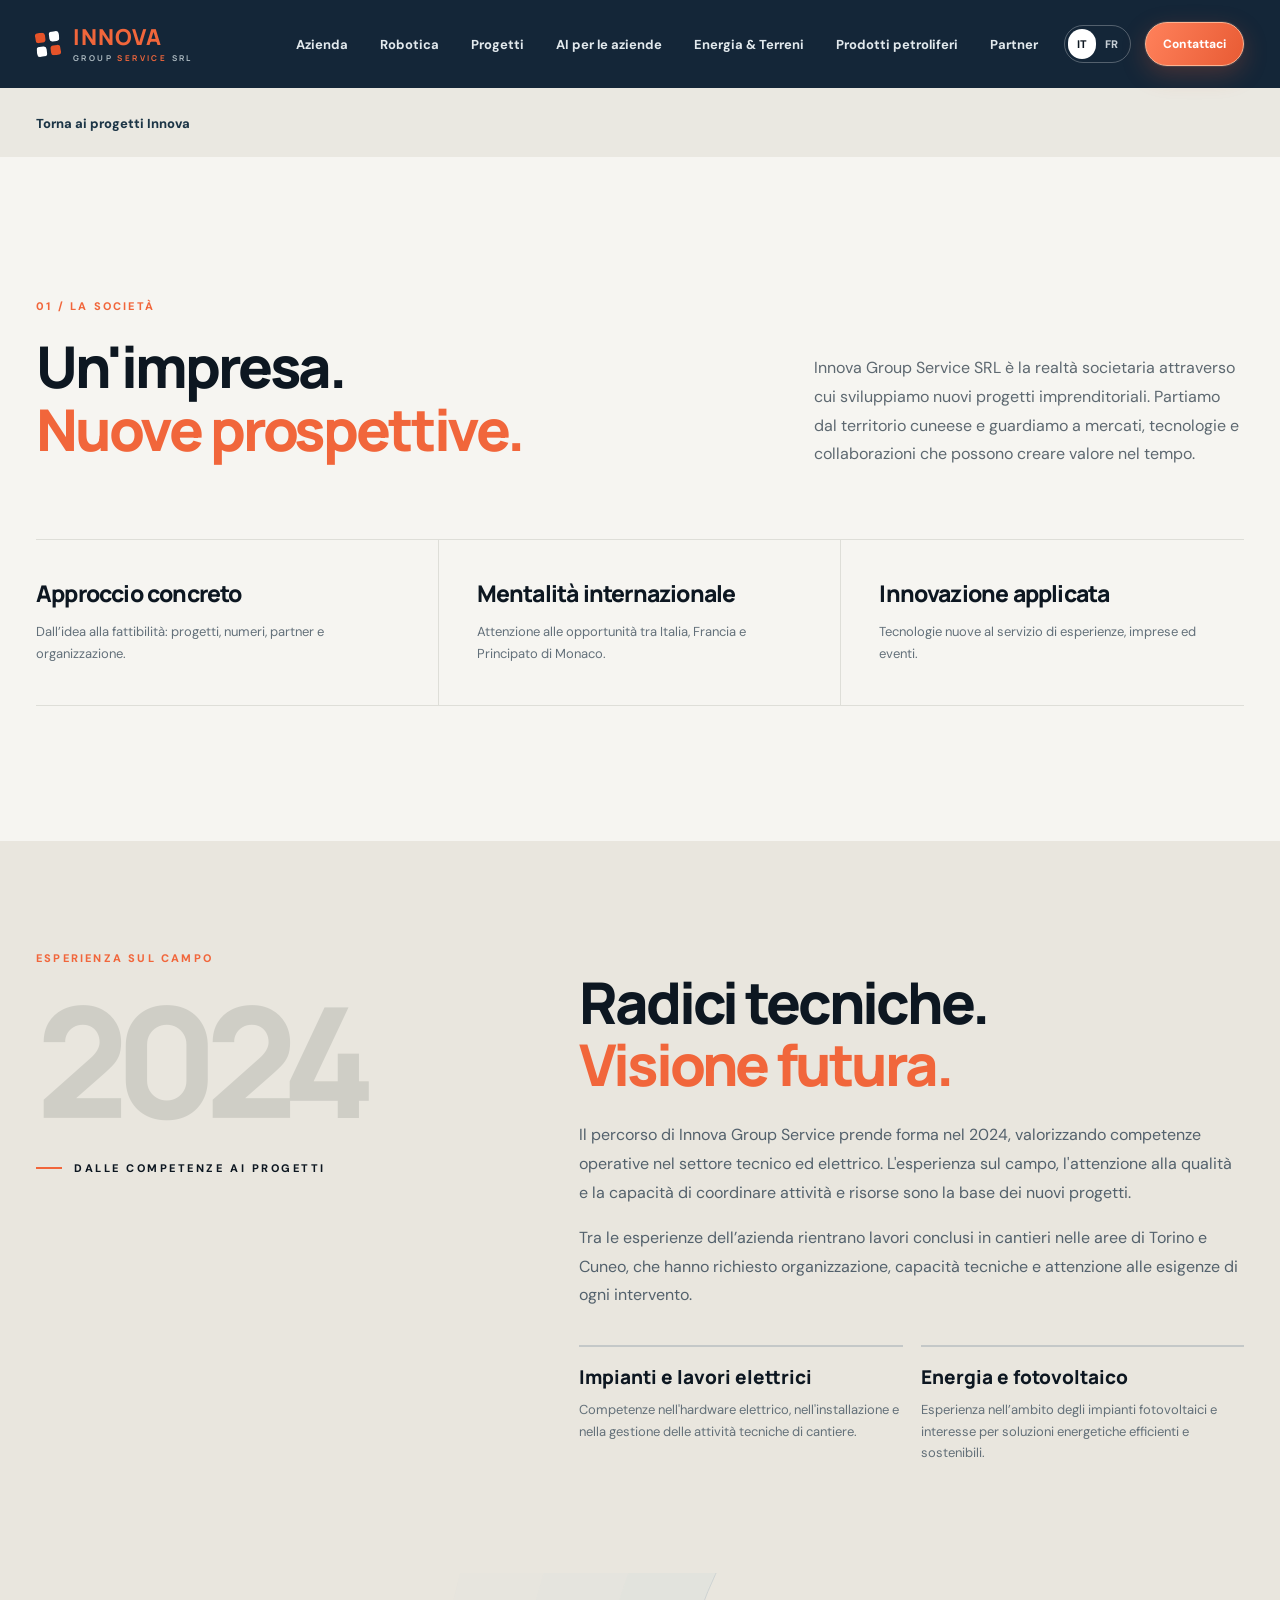
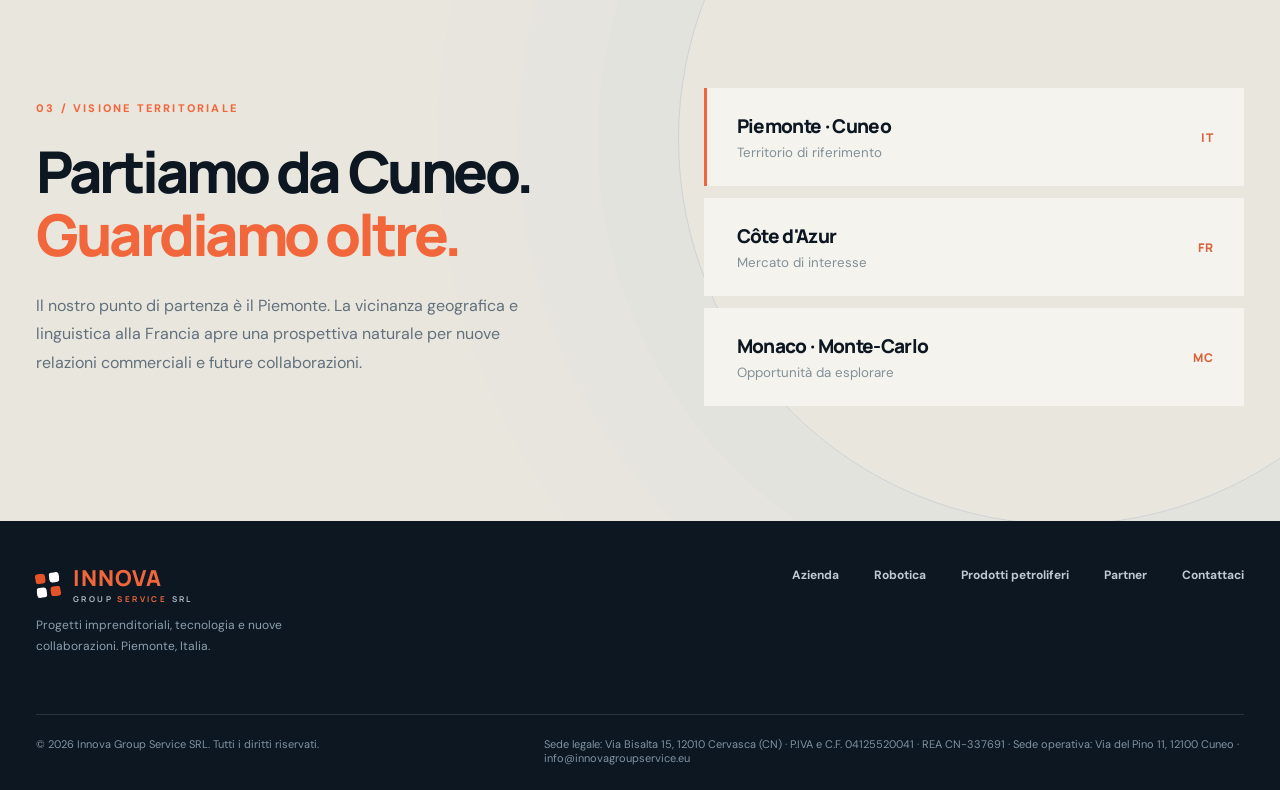
==== commit 81e5d6c9: "Aggiungi sede legale, P.IVA e REA nel footer di tutte le pagine Co-Authored-By: Claude Opus 5.5 <nor" ====
--- a/azienda.html
+++ b/azienda.html
@@ -380,7 +380,7 @@
     </section>
     <section class="contact" id="contatti"><div class="container contact-content"><div><div class="eyebrow" data-i18n="contactLabel">PARLIAMONE</div><h2 data-i18n-html="contactTitle">Le buone idee<br>iniziano da<br>un <span style="color:#132637">contatto.</span></h2></div><div class="contact-right"><p data-i18n="contactDesc">Hai un evento, una proposta commerciale o vuoi conoscere meglio i nostri progetti? Scrivici. Saremo felici di confrontarci.</p><a class="contact-email" href="mailto:info@innovagroupservice.eu">info@innovagroupservice.eu</a><br><a class="contact-btn" href="/#modulo"><span data-i18n="contactCTA">Invia una richiesta</span></a></div></div></section>
   </main>
-  <footer><div class="container"><div class="footer-main"><div><a href="/" class="brand"><span class="brand-symbol" aria-hidden="true"><span></span><span></span><span></span><span></span></span><span class="brand-text">INNOVA<small>GROUP <span class="brand-service" style="color:var(--orange)">SERVICE</span> SRL</small></span></a><p data-i18n="footerDesc">Progetti imprenditoriali, tecnologia e nuove collaborazioni. Piemonte, Italia.</p></div><nav class="footer-links"><a href="/azienda.html" data-i18n="navAbout">Azienda</a><a href="/robotica.html" data-i18n="navRobotics">Robotica</a><a href="/carburanti.html" data-i18n="navFuel">Prodotti petroliferi</a><a href="/partner.html" data-i18n="navPartners">Partner</a><a href="/#modulo" data-i18n="navContact">Contattaci</a></nav></div><div class="footer-bottom"><span>© <span id="year"></span> Innova Group Service SRL. <span data-i18n="footerRights">Tutti i diritti riservati.</span></span><span data-i18n="footerLegal">Sede operativa: Via del Pino 11, 12100 Cuneo · info@innovagroupservice.eu</span></div></div></footer>
+  <footer><div class="container"><div class="footer-main"><div><a href="/" class="brand"><span class="brand-symbol" aria-hidden="true"><span></span><span></span><span></span><span></span></span><span class="brand-text">INNOVA<small>GROUP <span class="brand-service" style="color:var(--orange)">SERVICE</span> SRL</small></span></a><p data-i18n="footerDesc">Progetti imprenditoriali, tecnologia e nuove collaborazioni. Piemonte, Italia.</p></div><nav class="footer-links"><a href="/azienda.html" data-i18n="navAbout">Azienda</a><a href="/robotica.html" data-i18n="navRobotics">Robotica</a><a href="/carburanti.html" data-i18n="navFuel">Prodotti petroliferi</a><a href="/partner.html" data-i18n="navPartners">Partner</a><a href="/#modulo" data-i18n="navContact">Contattaci</a></nav></div><div class="footer-bottom"><span>© <span id="year"></span> Innova Group Service SRL. <span data-i18n="footerRights">Tutti i diritti riservati.</span></span><span data-i18n="footerLegal">Sede legale: Via Bisalta 15, 12010 Cervasca (CN) · P.IVA e C.F. 04125520041 · REA CN-337691 · Sede operativa: Via del Pino 11, 12100 Cuneo · info@innovagroupservice.eu</span></div></div></footer>
   <template id="heritage-template">
     <section class="heritage" id="esperienza"><div class="container heritage-grid">
       <div><div class="section-number" data-i18n="heritageLabel">ESPERIENZA SUL CAMPO</div><div class="heritage-year">2024</div><div class="eyebrow" data-i18n="heritageEyebrow">Dalle competenze ai progetti</div></div>
@@ -394,8 +394,8 @@
   <script>
     document.querySelector('.intro').after(document.getElementById('heritage-template').content.cloneNode(true));
     const i18n={
-      it:{navAbout:'Azienda',navRobotics:'Robotica',navAreas:'Progetti',navPartners:'Partner',navContact:'Contattaci',heroEyebrow:'INNOVA GROUP SERVICE SRL · ITALIA',heroTitle:'Il futuro<br>prende <em>forma.</em>',heroDesc:"Sviluppiamo idee imprenditoriali, progetti tecnologici e nuove collaborazioni. Con una visione concreta: trasformare l’innovazione in esperienze e opportunità reali.",discoverProject:'Scopri il progetto robotica',discoverUs:'Chi siamo',heroNote:'Radici in Piemonte · Visione europea',tickerLabel:'Le nostre direttrici',tickerOne:'INNOVAZIONE',tickerTwo:'ROBOTICA & EVENTI',tickerThree:'PARTNERSHIP',aboutLabel:'LA SOCIETÀ',aboutTitle:"Un'impresa.<br><span>Nuove prospettive.</span>",aboutDesc:'Innova Group Service SRL è la realtà societaria attraverso cui sviluppiamo nuovi progetti imprenditoriali. Partiamo dal territorio cuneese e guardiamo a mercati, tecnologie e collaborazioni che possono creare valore nel tempo.',aboutPillarOne:'Approccio concreto',aboutPillarOneText:"Dall’idea alla fattibilità: progetti, numeri, partner e organizzazione.",aboutPillarTwo:'Mentalità internazionale',aboutPillarTwoText:'Attenzione alle opportunità tra Italia, Francia e Principato di Monaco.',aboutPillarThree:'Innovazione applicata',aboutPillarThreeText:'Tecnologie nuove al servizio di esperienze, imprese ed eventi.',projectStage:'PROGETTO IN SVILUPPO',projectImageNote:'Concept illustrativo · Robotica umanoide',projectLabel:'IL PROGETTO IN EVIDENZA',projectTitle:'Quando la<br>tecnologia<br><span style="color:var(--orange)">diventa evento.</span>',projectDesc:'Stiamo sviluppando un servizio dedicato ai robot umanoidi per fiere, eventi aziendali, matrimoni, compleanni, addii al celibato e nubilato e feste private. Un’esperienza dal forte impatto visivo, pensata anche per generare contenuti memorabili sui social.',projectOne:'Accoglienza e interazione con il pubblico',projectTwo:'Attivazioni per brand, fiere e hospitality',projectThree:'Esperienze su misura, anche per feste e cerimonie',projectCTA:'Voglio un robot al mio evento',areasLabel:'AMBITI DI SVILUPPO',areasTitle:'Idee che aprono<br><span>nuove strade.</span>',areasDesc:'Tre direzioni su cui costruire progetti e relazioni. Le attività vengono sviluppate e valutate insieme ai partner coinvolti.',cardOneTitle:'Robotica per eventi',cardOneText:'Soluzioni in sviluppo per rendere eventi e presentazioni più coinvolgenti e condivisibili.',cardTwoTitle:'Progetti su misura',cardTwoText:'Studio di formule e collaborazioni per aziende, agenzie e organizzatori di eventi.',cardThreeTitle:'Sviluppo internazionale',cardThreeText:'Ricerca di opportunità commerciali e partner con un’attenzione particolare al mercato francofono.',geoLabel:'VISIONE TERRITORIALE',geoTitle:'Partiamo da Cuneo.<br><span style="color:var(--orange)">Guardiamo oltre.</span>',geoDesc:'Il nostro punto di partenza è il Piemonte. La vicinanza geografica e linguistica alla Francia apre una prospettiva naturale per nuove relazioni commerciali e future collaborazioni.',geoOne:'Territorio di riferimento',geoTwo:'Mercato di interesse',geoThree:'Opportunità da esplorare',partnersLabel:'COLLABORAZIONI',partnersTitle:'Costruiamo<br>il prossimo <span style="color:var(--orange)">passo.</span>',partnersDesc:'Siamo aperti al confronto con produttori, fornitori, agenzie, aziende e interlocutori finanziari interessati a sviluppare iniziative sostenibili e progetti concreti.',partnersCTA:'Proponi una collaborazione',stepOne:'Primo confronto',stepOneText:'Ascoltiamo l’esigenza e valutiamo la possibilità di lavorare insieme.',stepTwo:'Progetto e fattibilità',stepTwoText:'Definiamo obiettivi, requisiti, risorse e condizioni operative.',stepThree:'Accordo e realizzazione',stepThreeText:'Solo dopo le verifiche necessarie, passiamo a una proposta condivisa.',contactLabel:'PARLIAMONE',contactTitle:'Le buone idee<br>iniziano da<br>un <span style="color:#132637">contatto.</span>',contactDesc:'Hai un evento, una proposta commerciale o vuoi conoscere meglio i nostri progetti? Scrivici. Saremo felici di confrontarci.',contactCTA:'Invia una richiesta',footerDesc:'Progetti imprenditoriali, tecnologia e nuove collaborazioni. Piemonte, Italia.',footerRights:'Tutti i diritti riservati.',footerLegal:'Sede operativa: Via del Pino 11, 12100 Cuneo · info@innovagroupservice.eu'},
-      fr:{navAbout:'Entreprise',navRobotics:'Robotique',navAreas:'Projets',navPartners:'Partenaires',navContact:'Nous contacter',heroEyebrow:'INNOVA GROUP SERVICE SRL · ITALIE',heroTitle:'Le futur<br>prend <em>forme.</em>',heroDesc:'Nous développons des idées entrepreneuriales, des projets technologiques et de nouvelles collaborations. Une vision concrète : transformer l’innovation en expériences et opportunités réelles.',discoverProject:'Découvrir le projet robotique',discoverUs:'Qui sommes-nous ?',heroNote:'Nos racines au Piémont · Une vision européenne',tickerLabel:'Nos orientations',tickerOne:'INNOVATION',tickerTwo:'ROBOTIQUE & ÉVÉNEMENTS',tickerThree:'PARTENARIATS',aboutLabel:'LA SOCIÉTÉ',aboutTitle:'Une entreprise.<br><span>De nouvelles perspectives.</span>',aboutDesc:'Innova Group Service SRL est la structure qui porte nos nouveaux projets entrepreneuriaux. Ancrés dans la région de Coni, nous explorons les marchés, les technologies et les partenariats susceptibles de créer de la valeur durable.',aboutPillarOne:'Approche concrète',aboutPillarOneText:'De l’idée à la faisabilité : projet, chiffres, partenaires et organisation.',aboutPillarTwo:'Esprit international',aboutPillarTwoText:'À l’écoute des opportunités entre l’Italie, la France et la Principauté de Monaco.',aboutPillarThree:'Innovation appliquée',aboutPillarThreeText:'De nouvelles technologies au service des expériences, des entreprises et des événements.',projectStage:'PROJET EN DÉVELOPPEMENT',projectImageNote:'Illustration conceptuelle · Robotique humanoïde',projectLabel:'PROJET À LA UNE',projectTitle:'Quand la<br>technologie<br><span style="color:var(--orange)">devient événement.</span>',projectDesc:'Nous développons une offre autour des robots humanoïdes pour les salons, événements d’entreprise, mariages, anniversaires, enterrements de vie de célibataire et fêtes privées. Une expérience à fort impact visuel, pensée aussi pour créer des contenus marquants sur les réseaux sociaux.',projectOne:'Accueil et interaction avec le public',projectTwo:'Animations pour marques, salons et hôtellerie',projectThree:'Des expériences sur mesure, pour les fêtes comme les cérémonies',projectCTA:'Je veux un robot à mon événement',areasLabel:'AXES DE DÉVELOPPEMENT',areasTitle:'Des idées qui ouvrent<br><span>de nouvelles voies.</span>',areasDesc:'Trois orientations pour construire des projets et des relations. Chaque activité est développée et évaluée avec les partenaires concernés.',cardOneTitle:'Robotique événementielle',cardOneText:'Des solutions en développement pour rendre les événements plus immersifs et partageables.',cardTwoTitle:'Projets sur mesure',cardTwoText:'Étude de formats et de collaborations pour entreprises, agences et organisateurs.',cardThreeTitle:'Développement international',cardThreeText:'Recherche d’opportunités commerciales et de partenaires, notamment sur les marchés francophones.',geoLabel:'VISION TERRITORIALE',geoTitle:'De Coni vers<br><span style="color:var(--orange)">de nouveaux horizons.</span>',geoDesc:'Notre point de départ se trouve au Piémont. La proximité géographique et linguistique avec la France offre une perspective naturelle pour de nouvelles relations commerciales et de futures collaborations.',geoOne:'Territoire de référence',geoTwo:'Marché ciblé',geoThree:'Opportunités à explorer',partnersLabel:'COLLABORATIONS',partnersTitle:'Construisons<br>la prochaine <span style="color:var(--orange)">étape.</span>',partnersDesc:'Nous sommes ouverts aux échanges avec fabricants, fournisseurs, agences, entreprises et partenaires financiers souhaitant développer des initiatives viables et des projets concrets.',partnersCTA:'Proposer une collaboration',stepOne:'Premier échange',stepOneText:'Nous écoutons votre besoin et évaluons les possibilités de collaboration.',stepTwo:'Projet et faisabilité',stepTwoText:'Nous définissons les objectifs, les exigences, les ressources et les conditions.',stepThree:'Accord et réalisation',stepThreeText:'Après les vérifications nécessaires, nous avançons vers une proposition commune.',contactLabel:'ÉCHANGEONS',contactTitle:'Les bonnes idées<br>commencent<br>par un <span style="color:#132637">échange.</span>',contactDesc:'Vous avez un événement, une proposition commerciale ou souhaitez en savoir plus ? Écrivez-nous. Nous serons ravis d’en discuter.',contactCTA:'Envoyer une demande',footerDesc:'Projets entrepreneuriaux, technologie et nouvelles collaborations. Piémont, Italie.',footerRights:'Tous droits réservés.',footerLegal:'Siège opérationnel : Via del Pino 11, 12100 Cuneo (Italie) · info@innovagroupservice.eu'}
+      it:{navAbout:'Azienda',navRobotics:'Robotica',navAreas:'Progetti',navPartners:'Partner',navContact:'Contattaci',heroEyebrow:'INNOVA GROUP SERVICE SRL · ITALIA',heroTitle:'Il futuro<br>prende <em>forma.</em>',heroDesc:"Sviluppiamo idee imprenditoriali, progetti tecnologici e nuove collaborazioni. Con una visione concreta: trasformare l’innovazione in esperienze e opportunità reali.",discoverProject:'Scopri il progetto robotica',discoverUs:'Chi siamo',heroNote:'Radici in Piemonte · Visione europea',tickerLabel:'Le nostre direttrici',tickerOne:'INNOVAZIONE',tickerTwo:'ROBOTICA & EVENTI',tickerThree:'PARTNERSHIP',aboutLabel:'LA SOCIETÀ',aboutTitle:"Un'impresa.<br><span>Nuove prospettive.</span>",aboutDesc:'Innova Group Service SRL è la realtà societaria attraverso cui sviluppiamo nuovi progetti imprenditoriali. Partiamo dal territorio cuneese e guardiamo a mercati, tecnologie e collaborazioni che possono creare valore nel tempo.',aboutPillarOne:'Approccio concreto',aboutPillarOneText:"Dall’idea alla fattibilità: progetti, numeri, partner e organizzazione.",aboutPillarTwo:'Mentalità internazionale',aboutPillarTwoText:'Attenzione alle opportunità tra Italia, Francia e Principato di Monaco.',aboutPillarThree:'Innovazione applicata',aboutPillarThreeText:'Tecnologie nuove al servizio di esperienze, imprese ed eventi.',projectStage:'PROGETTO IN SVILUPPO',projectImageNote:'Concept illustrativo · Robotica umanoide',projectLabel:'IL PROGETTO IN EVIDENZA',projectTitle:'Quando la<br>tecnologia<br><span style="color:var(--orange)">diventa evento.</span>',projectDesc:'Stiamo sviluppando un servizio dedicato ai robot umanoidi per fiere, eventi aziendali, matrimoni, compleanni, addii al celibato e nubilato e feste private. Un’esperienza dal forte impatto visivo, pensata anche per generare contenuti memorabili sui social.',projectOne:'Accoglienza e interazione con il pubblico',projectTwo:'Attivazioni per brand, fiere e hospitality',projectThree:'Esperienze su misura, anche per feste e cerimonie',projectCTA:'Voglio un robot al mio evento',areasLabel:'AMBITI DI SVILUPPO',areasTitle:'Idee che aprono<br><span>nuove strade.</span>',areasDesc:'Tre direzioni su cui costruire progetti e relazioni. Le attività vengono sviluppate e valutate insieme ai partner coinvolti.',cardOneTitle:'Robotica per eventi',cardOneText:'Soluzioni in sviluppo per rendere eventi e presentazioni più coinvolgenti e condivisibili.',cardTwoTitle:'Progetti su misura',cardTwoText:'Studio di formule e collaborazioni per aziende, agenzie e organizzatori di eventi.',cardThreeTitle:'Sviluppo internazionale',cardThreeText:'Ricerca di opportunità commerciali e partner con un’attenzione particolare al mercato francofono.',geoLabel:'VISIONE TERRITORIALE',geoTitle:'Partiamo da Cuneo.<br><span style="color:var(--orange)">Guardiamo oltre.</span>',geoDesc:'Il nostro punto di partenza è il Piemonte. La vicinanza geografica e linguistica alla Francia apre una prospettiva naturale per nuove relazioni commerciali e future collaborazioni.',geoOne:'Territorio di riferimento',geoTwo:'Mercato di interesse',geoThree:'Opportunità da esplorare',partnersLabel:'COLLABORAZIONI',partnersTitle:'Costruiamo<br>il prossimo <span style="color:var(--orange)">passo.</span>',partnersDesc:'Siamo aperti al confronto con produttori, fornitori, agenzie, aziende e interlocutori finanziari interessati a sviluppare iniziative sostenibili e progetti concreti.',partnersCTA:'Proponi una collaborazione',stepOne:'Primo confronto',stepOneText:'Ascoltiamo l’esigenza e valutiamo la possibilità di lavorare insieme.',stepTwo:'Progetto e fattibilità',stepTwoText:'Definiamo obiettivi, requisiti, risorse e condizioni operative.',stepThree:'Accordo e realizzazione',stepThreeText:'Solo dopo le verifiche necessarie, passiamo a una proposta condivisa.',contactLabel:'PARLIAMONE',contactTitle:'Le buone idee<br>iniziano da<br>un <span style="color:#132637">contatto.</span>',contactDesc:'Hai un evento, una proposta commerciale o vuoi conoscere meglio i nostri progetti? Scrivici. Saremo felici di confrontarci.',contactCTA:'Invia una richiesta',footerDesc:'Progetti imprenditoriali, tecnologia e nuove collaborazioni. Piemonte, Italia.',footerRights:'Tutti i diritti riservati.',footerLegal:'Sede legale: Via Bisalta 15, 12010 Cervasca (CN) · P.IVA e C.F. 04125520041 · REA CN-337691 · Sede operativa: Via del Pino 11, 12100 Cuneo · info@innovagroupservice.eu'},
+      fr:{navAbout:'Entreprise',navRobotics:'Robotique',navAreas:'Projets',navPartners:'Partenaires',navContact:'Nous contacter',heroEyebrow:'INNOVA GROUP SERVICE SRL · ITALIE',heroTitle:'Le futur<br>prend <em>forme.</em>',heroDesc:'Nous développons des idées entrepreneuriales, des projets technologiques et de nouvelles collaborations. Une vision concrète : transformer l’innovation en expériences et opportunités réelles.',discoverProject:'Découvrir le projet robotique',discoverUs:'Qui sommes-nous ?',heroNote:'Nos racines au Piémont · Une vision européenne',tickerLabel:'Nos orientations',tickerOne:'INNOVATION',tickerTwo:'ROBOTIQUE & ÉVÉNEMENTS',tickerThree:'PARTENARIATS',aboutLabel:'LA SOCIÉTÉ',aboutTitle:'Une entreprise.<br><span>De nouvelles perspectives.</span>',aboutDesc:'Innova Group Service SRL est la structure qui porte nos nouveaux projets entrepreneuriaux. Ancrés dans la région de Coni, nous explorons les marchés, les technologies et les partenariats susceptibles de créer de la valeur durable.',aboutPillarOne:'Approche concrète',aboutPillarOneText:'De l’idée à la faisabilité : projet, chiffres, partenaires et organisation.',aboutPillarTwo:'Esprit international',aboutPillarTwoText:'À l’écoute des opportunités entre l’Italie, la France et la Principauté de Monaco.',aboutPillarThree:'Innovation appliquée',aboutPillarThreeText:'De nouvelles technologies au service des expériences, des entreprises et des événements.',projectStage:'PROJET EN DÉVELOPPEMENT',projectImageNote:'Illustration conceptuelle · Robotique humanoïde',projectLabel:'PROJET À LA UNE',projectTitle:'Quand la<br>technologie<br><span style="color:var(--orange)">devient événement.</span>',projectDesc:'Nous développons une offre autour des robots humanoïdes pour les salons, événements d’entreprise, mariages, anniversaires, enterrements de vie de célibataire et fêtes privées. Une expérience à fort impact visuel, pensée aussi pour créer des contenus marquants sur les réseaux sociaux.',projectOne:'Accueil et interaction avec le public',projectTwo:'Animations pour marques, salons et hôtellerie',projectThree:'Des expériences sur mesure, pour les fêtes comme les cérémonies',projectCTA:'Je veux un robot à mon événement',areasLabel:'AXES DE DÉVELOPPEMENT',areasTitle:'Des idées qui ouvrent<br><span>de nouvelles voies.</span>',areasDesc:'Trois orientations pour construire des projets et des relations. Chaque activité est développée et évaluée avec les partenaires concernés.',cardOneTitle:'Robotique événementielle',cardOneText:'Des solutions en développement pour rendre les événements plus immersifs et partageables.',cardTwoTitle:'Projets sur mesure',cardTwoText:'Étude de formats et de collaborations pour entreprises, agences et organisateurs.',cardThreeTitle:'Développement international',cardThreeText:'Recherche d’opportunités commerciales et de partenaires, notamment sur les marchés francophones.',geoLabel:'VISION TERRITORIALE',geoTitle:'De Coni vers<br><span style="color:var(--orange)">de nouveaux horizons.</span>',geoDesc:'Notre point de départ se trouve au Piémont. La proximité géographique et linguistique avec la France offre une perspective naturelle pour de nouvelles relations commerciales et de futures collaborations.',geoOne:'Territoire de référence',geoTwo:'Marché ciblé',geoThree:'Opportunités à explorer',partnersLabel:'COLLABORATIONS',partnersTitle:'Construisons<br>la prochaine <span style="color:var(--orange)">étape.</span>',partnersDesc:'Nous sommes ouverts aux échanges avec fabricants, fournisseurs, agences, entreprises et partenaires financiers souhaitant développer des initiatives viables et des projets concrets.',partnersCTA:'Proposer une collaboration',stepOne:'Premier échange',stepOneText:'Nous écoutons votre besoin et évaluons les possibilités de collaboration.',stepTwo:'Projet et faisabilité',stepTwoText:'Nous définissons les objectifs, les exigences, les ressources et les conditions.',stepThree:'Accord et réalisation',stepThreeText:'Après les vérifications nécessaires, nous avançons vers une proposition commune.',contactLabel:'ÉCHANGEONS',contactTitle:'Les bonnes idées<br>commencent<br>par un <span style="color:#132637">échange.</span>',contactDesc:'Vous avez un événement, une proposition commerciale ou souhaitez en savoir plus ? Écrivez-nous. Nous serons ravis d’en discuter.',contactCTA:'Envoyer une demande',footerDesc:'Projets entrepreneuriaux, technologie et nouvelles collaborations. Piémont, Italie.',footerRights:'Tous droits réservés.',footerLegal:'Siège social : Via Bisalta 15, 12010 Cervasca (CN, Italie) · TVA IT04125520041 · REA CN-337691 · Siège opérationnel : Via del Pino 11, 12100 Cuneo · info@innovagroupservice.eu'}
     };
     Object.assign(i18n.it,{navFuel:'Prodotti petroliferi'});Object.assign(i18n.fr,{navFuel:'Produits pétroliers'});
     function setLanguage(lang){const dict=i18n[lang];if(!dict)return;document.documentElement.lang=lang;document.querySelectorAll('[data-i18n]').forEach(el=>{const value=dict[el.dataset.i18n];if(value)el.textContent=value});document.querySelectorAll('[data-i18n-html]').forEach(el=>{const value=dict[el.dataset.i18nHtml];if(value)el.innerHTML=value});document.querySelectorAll('[data-lang]').forEach(btn=>{const selected=btn.dataset.lang===lang;btn.classList.toggle('active',selected);btn.setAttribute('aria-pressed',String(selected))});document.title=lang==='it'?'Innova Group Service SRL — Idee, tecnologia, futuro':'Innova Group Service SRL — Idées, technologie, avenir';try{localStorage.setItem('innova-lang',lang)}catch(e){} }
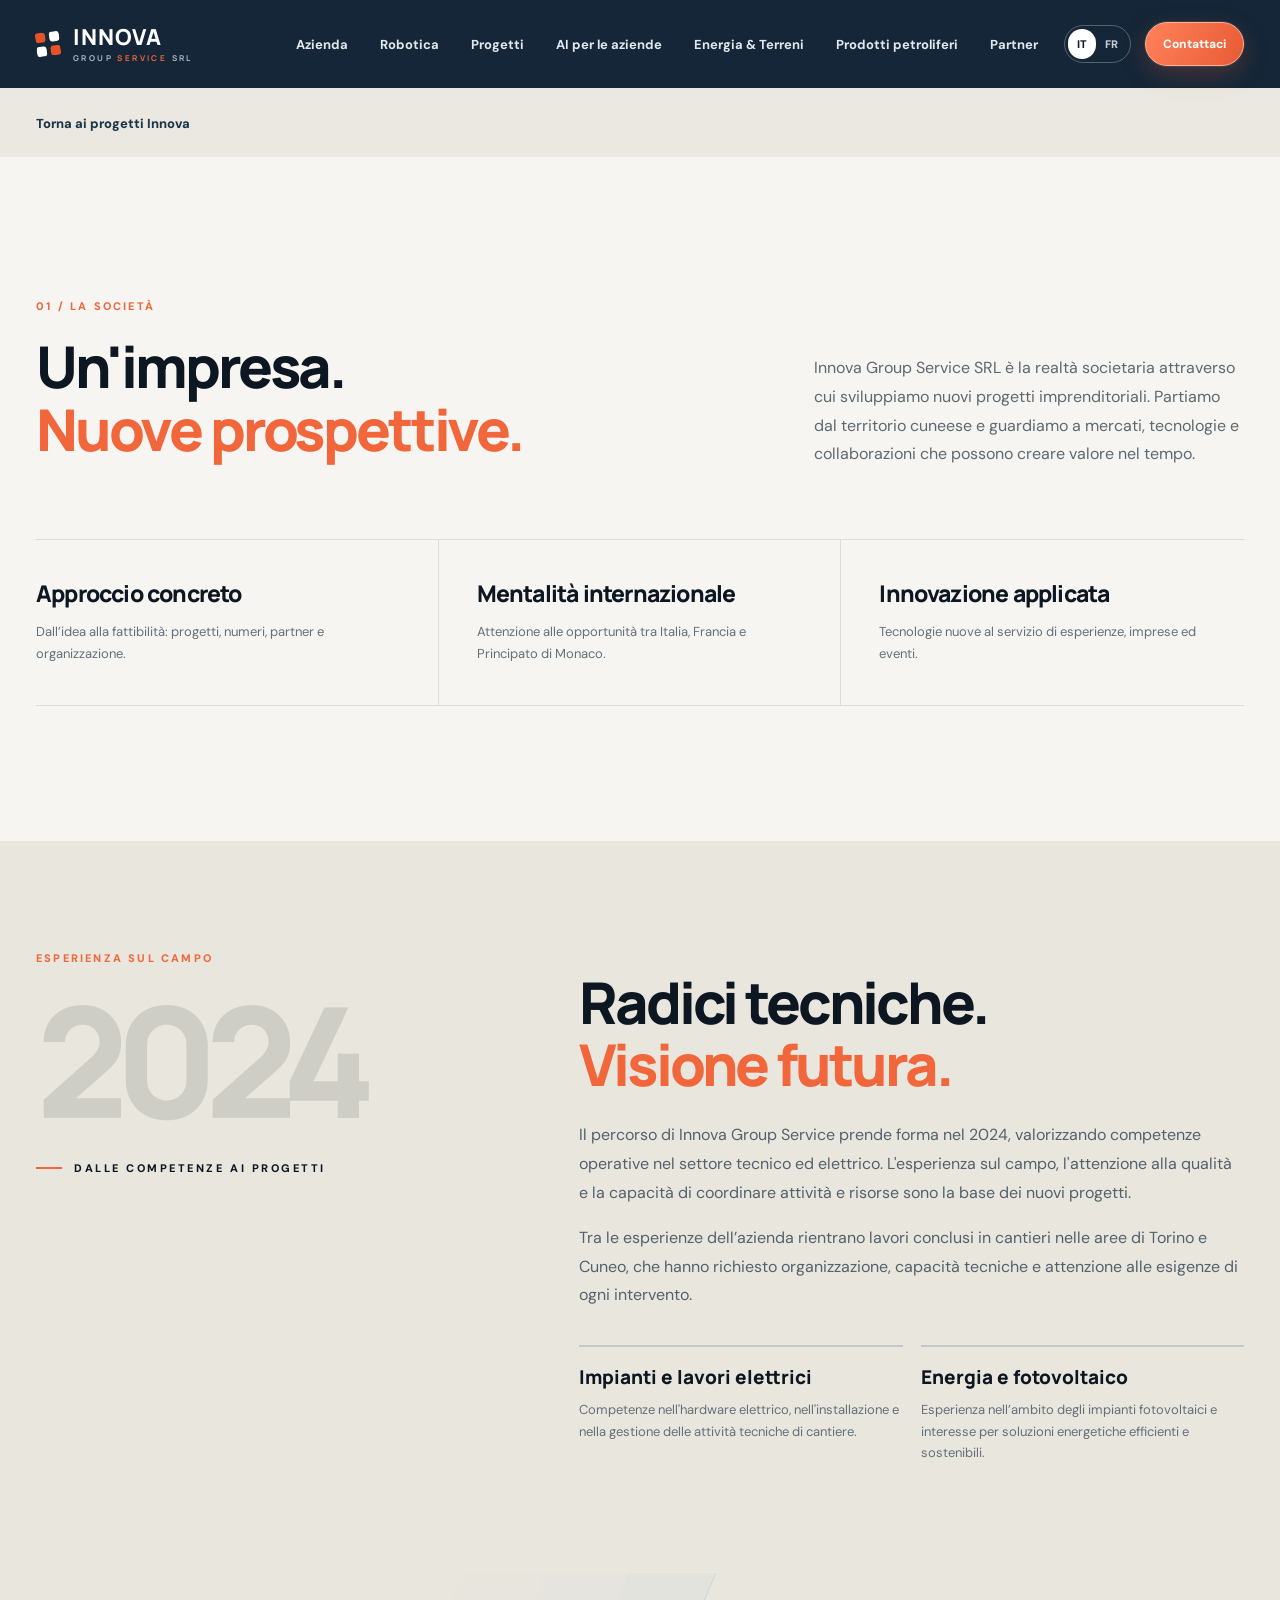
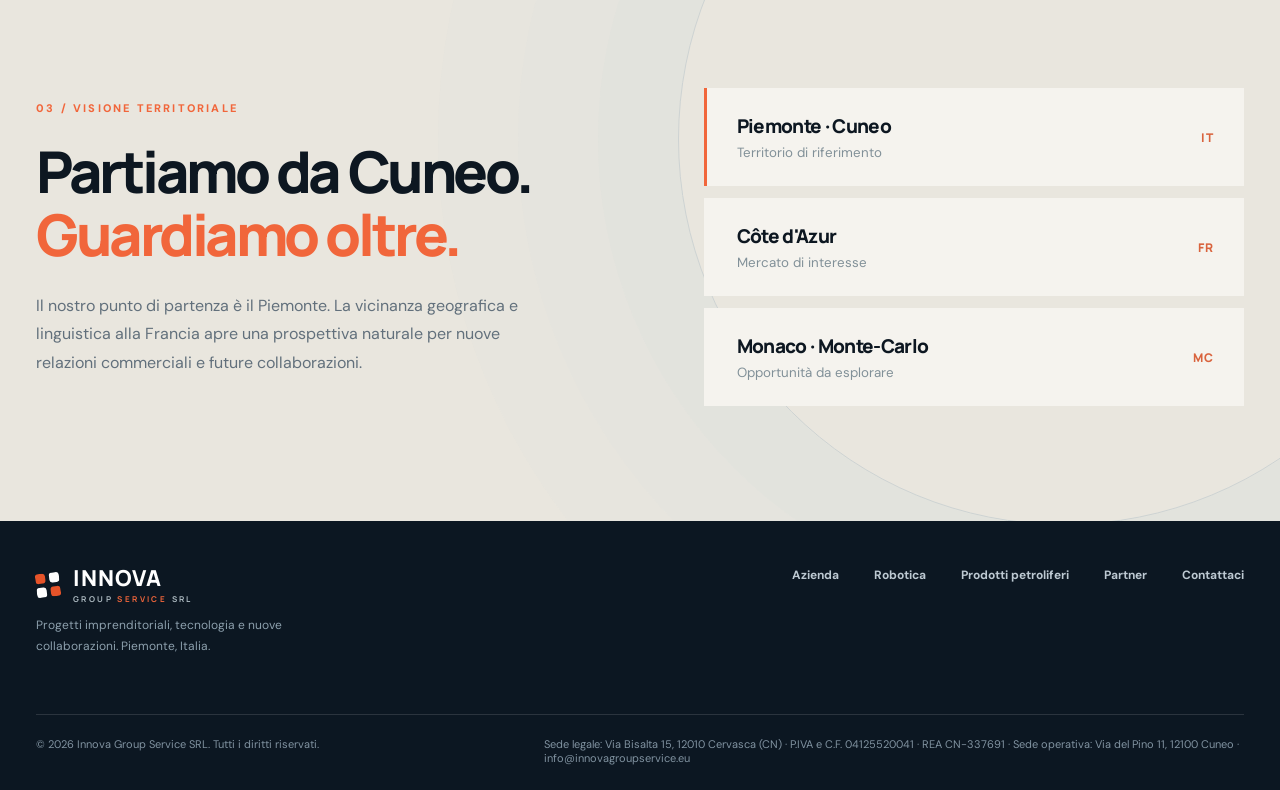
==== commit 0418aad0: "Aggiorna il sito con la nuova versione dallo zip e completa i dati societari nel footer (6af99f622b1" ====
--- a/azienda.html
+++ b/azienda.html
@@ -185,7 +185,7 @@
 .detail-page.partner-detail .partners,.detail-page.partner-detail .contact{display:block}
 @media(max-width:1150px){.nav-links{display:none;position:absolute;top:88px;left:0;right:0;flex-direction:column;align-items:stretch;gap:0;padding:12px 20px 20px;background:#152638;box-shadow:0 20px 40px #0c18268a}.nav-links.open{display:flex}.nav-links a{padding:13px;border-bottom:1px solid #ffffff15}.mobile-menu{display:block;padding:8px;font-size:24px}}
 @media(max-width:760px){.nav-links{top:76px}}
-.handshake-visual{width:min(94%,620px);height:auto;position:relative;z-index:2;overflow:visible;filter:drop-shadow(0 20px 32px #06101965)}.handshake-motion{transform-origin:320px 275px;animation:handshake 1.8s ease-in-out infinite}.handshake-tagline{position:absolute;z-index:3;top:18px;left:0;right:0;text-align:center;color:#f7f6f2;font:800 clamp(12px,1.5vw,17px)/1 'Manrope',sans-serif;letter-spacing:.22em}.project-image{isolation:isolate}@keyframes handshake{0%,100%{transform:translateY(0)}50%{transform:translateY(-5px)}}@media(prefers-reduced-motion:reduce){.handshake-motion{animation:none}}.brand-symbol{display:none!important}.brand-symbol,.brand-mark,.brand-icon{display:grid!important;width:22px;height:22px;grid-template-columns:repeat(2,1fr);gap:2px;transform:none;flex:none;overflow:hidden}.brand-symbol span,.brand-mark i,.brand-icon span{display:block!important;background:#fff!important;opacity:1!important;border-radius:1px!important}.brand-symbol span:nth-child(1),.brand-symbol span:nth-child(4),.brand-mark i:nth-child(1),.brand-mark i:nth-child(4),.brand-icon span:nth-child(1),.brand-icon span:nth-child(4){background:#e65329!important}.brand-symbol span:nth-child(2),.brand-symbol span:nth-child(3),.brand-mark i:nth-child(2),.brand-mark i:nth-child(3),.brand-icon span:nth-child(2),.brand-icon span:nth-child(3){background:#fff!important}.brand-symbol,.brand-mark,.brand-icon{width:24px;height:24px;gap:4px}.brand-symbol span,.brand-mark i,.brand-icon span{border-radius:3px!important}.brand-symbol,.brand-mark,.brand-icon{transform:rotate(-7deg)}.brand-text,.brand>span:last-child{color:#f1663b!important}.brand-text small,.brand>span:last-child small{color:#aebbc2!important}.brand>span:last-child>span{color:#aebbc2!important}.robot-visual{width:min(90%,540px);height:auto;position:relative;z-index:2;overflow:visible;filter:drop-shadow(0 20px 32px #06101965)}.robot-visual .orbit{transform-origin:455px 405px;transform-box:view-box;animation:orbit 35s linear infinite}.robot-visual .planet-orbit{transform-origin:455px 405px;transform-box:view-box}.robot-visual .planet-orbit-one{animation:planetOrbitOne 15s linear infinite}.robot-visual .planet-orbit-two{animation:planetOrbitTwo 23s linear infinite}.robot-visual .planet-orbit-three{animation:planetOrbitThree 31s linear infinite}.robot-visual .glow{filter:blur(24px);opacity:.23}.robot-visual .outline{stroke:#a9c9df;stroke-width:2.5;fill:url(#project-metal)}.robot-visual .detail{stroke:#80a6bf;stroke-width:2;fill:none}.robot-tagline{position:absolute;z-index:3;top:18px;left:0;right:0;text-align:center;color:#f7f6f2;font:800 clamp(12px,1.5vw,17px)/1 'Manrope',sans-serif;letter-spacing:.22em}@media(prefers-reduced-motion:reduce){.robot-visual .orbit,.robot-visual .planet-orbit-one,.robot-visual .planet-orbit-two,.robot-visual .planet-orbit-three{animation:none}}</style>
+.handshake-visual{width:min(94%,620px);height:auto;position:relative;z-index:2;overflow:visible;filter:drop-shadow(0 20px 32px #06101965)}.handshake-motion{transform-origin:320px 275px;animation:handshake 1.8s ease-in-out infinite}.handshake-tagline{position:absolute;z-index:3;top:18px;left:0;right:0;text-align:center;color:#f7f6f2;font:800 clamp(12px,1.5vw,17px)/1 'Manrope',sans-serif;letter-spacing:.22em}.project-image{isolation:isolate}@keyframes handshake{0%,100%{transform:translateY(0)}50%{transform:translateY(-5px)}}@media(prefers-reduced-motion:reduce){.handshake-motion{animation:none}}.brand-symbol{display:none!important}.brand-symbol,.brand-mark,.brand-icon{display:grid!important;width:22px;height:22px;grid-template-columns:repeat(2,1fr);gap:2px;transform:none;flex:none;overflow:hidden}.brand-symbol span,.brand-mark i,.brand-icon span{display:block!important;background:#fff!important;opacity:1!important;border-radius:1px!important}.brand-symbol span:nth-child(1),.brand-symbol span:nth-child(4),.brand-mark i:nth-child(1),.brand-mark i:nth-child(4),.brand-icon span:nth-child(1),.brand-icon span:nth-child(4){background:#e65329!important}.brand-symbol span:nth-child(2),.brand-symbol span:nth-child(3),.brand-mark i:nth-child(2),.brand-mark i:nth-child(3),.brand-icon span:nth-child(2),.brand-icon span:nth-child(3){background:#fff!important}.brand-symbol,.brand-mark,.brand-icon{width:24px;height:24px;gap:4px}.brand-symbol span,.brand-mark i,.brand-icon span{border-radius:3px!important}.brand-symbol,.brand-mark,.brand-icon{transform:rotate(-7deg)}.brand-text,.brand>span:last-child{color:#fff!important}.brand-text small,.brand>span:last-child small{color:#aebbc2!important}.brand>span:last-child>span{color:#aebbc2!important}.robot-visual{width:min(90%,540px);height:auto;position:relative;z-index:2;overflow:visible;filter:drop-shadow(0 20px 32px #06101965)}.robot-visual .orbit{transform-origin:455px 405px;transform-box:view-box;animation:orbit 35s linear infinite}.robot-visual .planet-orbit{transform-origin:455px 405px;transform-box:view-box}.robot-visual .planet-orbit-one{animation:planetOrbitOne 15s linear infinite}.robot-visual .planet-orbit-two{animation:planetOrbitTwo 23s linear infinite}.robot-visual .planet-orbit-three{animation:planetOrbitThree 31s linear infinite}.robot-visual .glow{filter:blur(24px);opacity:.23}.robot-visual .outline{stroke:#a9c9df;stroke-width:2.5;fill:url(#project-metal)}.robot-visual .detail{stroke:#80a6bf;stroke-width:2;fill:none}.robot-tagline{position:absolute;z-index:3;top:18px;left:0;right:0;text-align:center;color:#f7f6f2;font:800 clamp(12px,1.5vw,17px)/1 'Manrope',sans-serif;letter-spacing:.22em}@media(prefers-reduced-motion:reduce){.robot-visual .orbit,.robot-visual .planet-orbit-one,.robot-visual .planet-orbit-two,.robot-visual .planet-orbit-three{animation:none}}</style>
 <link rel="stylesheet" href="/richieste.css">
 </head>
 <body class="detail-page company-detail">
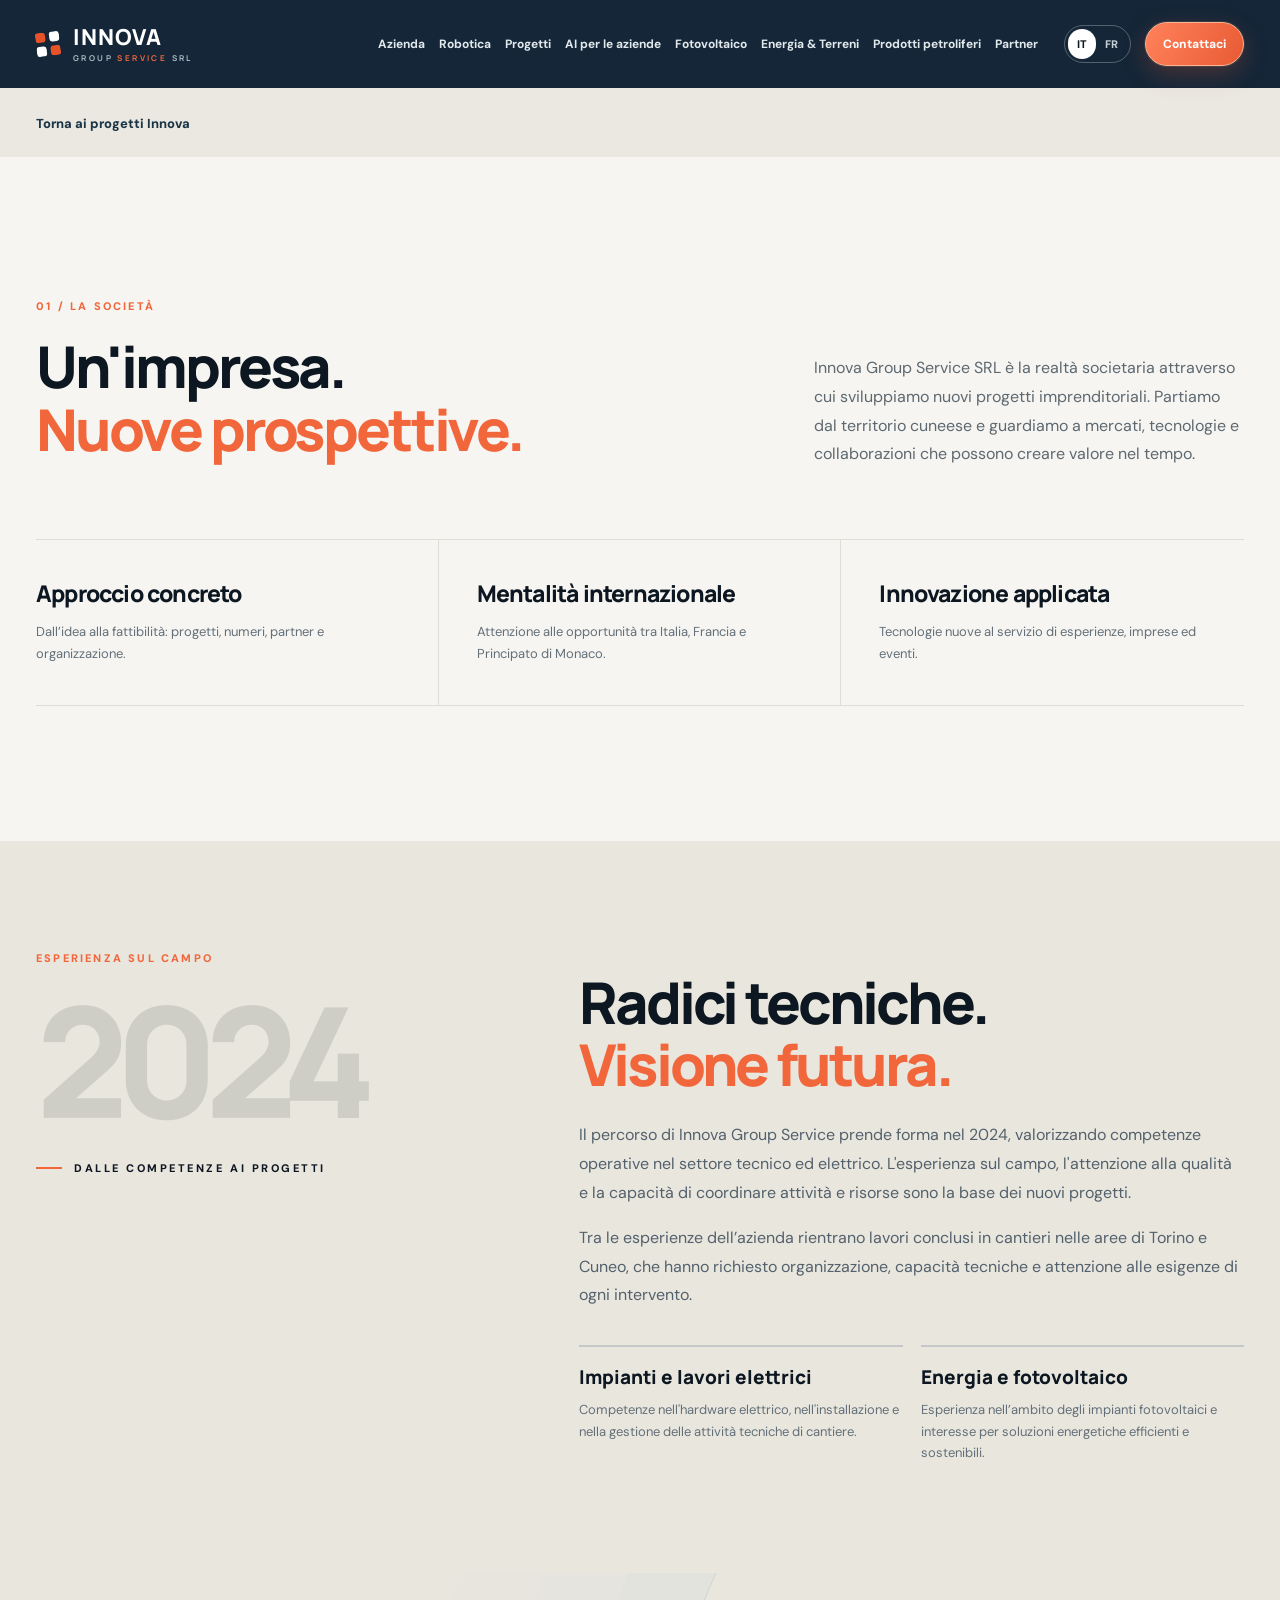
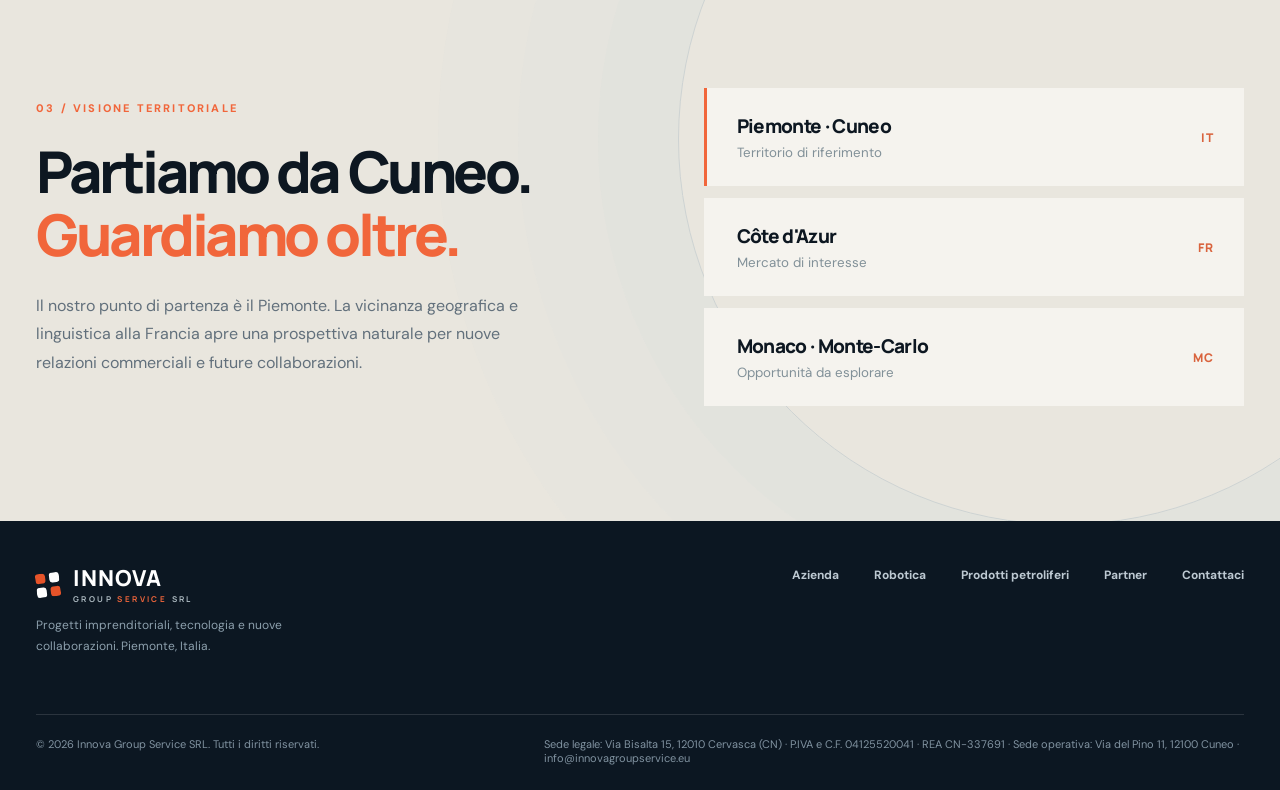
==== commit 4183185c: "Riordina la home e porta la pagina fotovoltaico casa nello stile del sito - Home: menu su una riga (" ====
--- a/azienda.html
+++ b/azienda.html
@@ -187,13 +187,14 @@
 @media(max-width:760px){.nav-links{top:76px}}
 .handshake-visual{width:min(94%,620px);height:auto;position:relative;z-index:2;overflow:visible;filter:drop-shadow(0 20px 32px #06101965)}.handshake-motion{transform-origin:320px 275px;animation:handshake 1.8s ease-in-out infinite}.handshake-tagline{position:absolute;z-index:3;top:18px;left:0;right:0;text-align:center;color:#f7f6f2;font:800 clamp(12px,1.5vw,17px)/1 'Manrope',sans-serif;letter-spacing:.22em}.project-image{isolation:isolate}@keyframes handshake{0%,100%{transform:translateY(0)}50%{transform:translateY(-5px)}}@media(prefers-reduced-motion:reduce){.handshake-motion{animation:none}}.brand-symbol{display:none!important}.brand-symbol,.brand-mark,.brand-icon{display:grid!important;width:22px;height:22px;grid-template-columns:repeat(2,1fr);gap:2px;transform:none;flex:none;overflow:hidden}.brand-symbol span,.brand-mark i,.brand-icon span{display:block!important;background:#fff!important;opacity:1!important;border-radius:1px!important}.brand-symbol span:nth-child(1),.brand-symbol span:nth-child(4),.brand-mark i:nth-child(1),.brand-mark i:nth-child(4),.brand-icon span:nth-child(1),.brand-icon span:nth-child(4){background:#e65329!important}.brand-symbol span:nth-child(2),.brand-symbol span:nth-child(3),.brand-mark i:nth-child(2),.brand-mark i:nth-child(3),.brand-icon span:nth-child(2),.brand-icon span:nth-child(3){background:#fff!important}.brand-symbol,.brand-mark,.brand-icon{width:24px;height:24px;gap:4px}.brand-symbol span,.brand-mark i,.brand-icon span{border-radius:3px!important}.brand-symbol,.brand-mark,.brand-icon{transform:rotate(-7deg)}.brand-text,.brand>span:last-child{color:#fff!important}.brand-text small,.brand>span:last-child small{color:#aebbc2!important}.brand>span:last-child>span{color:#aebbc2!important}.robot-visual{width:min(90%,540px);height:auto;position:relative;z-index:2;overflow:visible;filter:drop-shadow(0 20px 32px #06101965)}.robot-visual .orbit{transform-origin:455px 405px;transform-box:view-box;animation:orbit 35s linear infinite}.robot-visual .planet-orbit{transform-origin:455px 405px;transform-box:view-box}.robot-visual .planet-orbit-one{animation:planetOrbitOne 15s linear infinite}.robot-visual .planet-orbit-two{animation:planetOrbitTwo 23s linear infinite}.robot-visual .planet-orbit-three{animation:planetOrbitThree 31s linear infinite}.robot-visual .glow{filter:blur(24px);opacity:.23}.robot-visual .outline{stroke:#a9c9df;stroke-width:2.5;fill:url(#project-metal)}.robot-visual .detail{stroke:#80a6bf;stroke-width:2;fill:none}.robot-tagline{position:absolute;z-index:3;top:18px;left:0;right:0;text-align:center;color:#f7f6f2;font:800 clamp(12px,1.5vw,17px)/1 'Manrope',sans-serif;letter-spacing:.22em}@media(prefers-reduced-motion:reduce){.robot-visual .orbit,.robot-visual .planet-orbit-one,.robot-visual .planet-orbit-two,.robot-visual .planet-orbit-three{animation:none}}</style>
 <link rel="stylesheet" href="/richieste.css">
+<style id="menu-una-riga">.nav-links a{white-space:nowrap}@media(min-width:1151px) and (max-width:1440px){.nav-links{gap:14px!important}.nav-links a{font-size:12px!important}}</style>
 </head>
 <body class="detail-page company-detail">
   <header class="site-header">
     <div class="container nav-inner">
       <a href="/" class="brand" aria-label="Innova Group Service - Home"><span class="brand-symbol" aria-hidden="true"><span></span><span></span><span></span><span></span></span><span class="brand-text">INNOVA<small>GROUP <span class="brand-service" style="color:var(--orange)">SERVICE</span> SRL</small></span></a>
       <nav class="nav-links" id="navLinks" aria-label="Navigazione principale">
-        <a href="/azienda.html" data-i18n="navAbout" aria-current="page">Azienda</a><a href="/robotica.html" data-i18n="navRobotics">Robotica</a><a href="/progetti.html" data-i18n="navAreas">Progetti</a><a href="/centralino-ai.html" data-i18n="navVoice">AI per le aziende</a><a href="/energia-terreni.html">Energia &amp; Terreni</a><a href="/carburanti.html" data-i18n="navFuel">Prodotti petroliferi</a><a href="/partner.html" data-i18n="navPartners">Partner</a>
+        <a href="/azienda.html" data-i18n="navAbout" aria-current="page">Azienda</a><a href="/robotica.html" data-i18n="navRobotics">Robotica</a><a href="/progetti.html" data-i18n="navAreas">Progetti</a><a href="/centralino-ai.html" data-i18n="navVoice">AI per le aziende</a><a href="/#fotovoltaico">Fotovoltaico</a><a href="/energia-terreni.html">Energia &amp; Terreni</a><a href="/carburanti.html" data-i18n="navFuel">Prodotti petroliferi</a><a href="/partner.html" data-i18n="navPartners">Partner</a>
       </nav>
       <div class="nav-actions"><div class="lang-switch" aria-label="Lingua"><button class="active" data-lang="it" aria-pressed="true">IT</button><button data-lang="fr" aria-pressed="false">FR</button></div><a class="header-cta" href="/#modulo"><span data-i18n="navContact">Contattaci</span></a><button class="mobile-menu" aria-label="Apri menu" aria-expanded="false" aria-controls="navLinks">☰</button></div>
     </div>
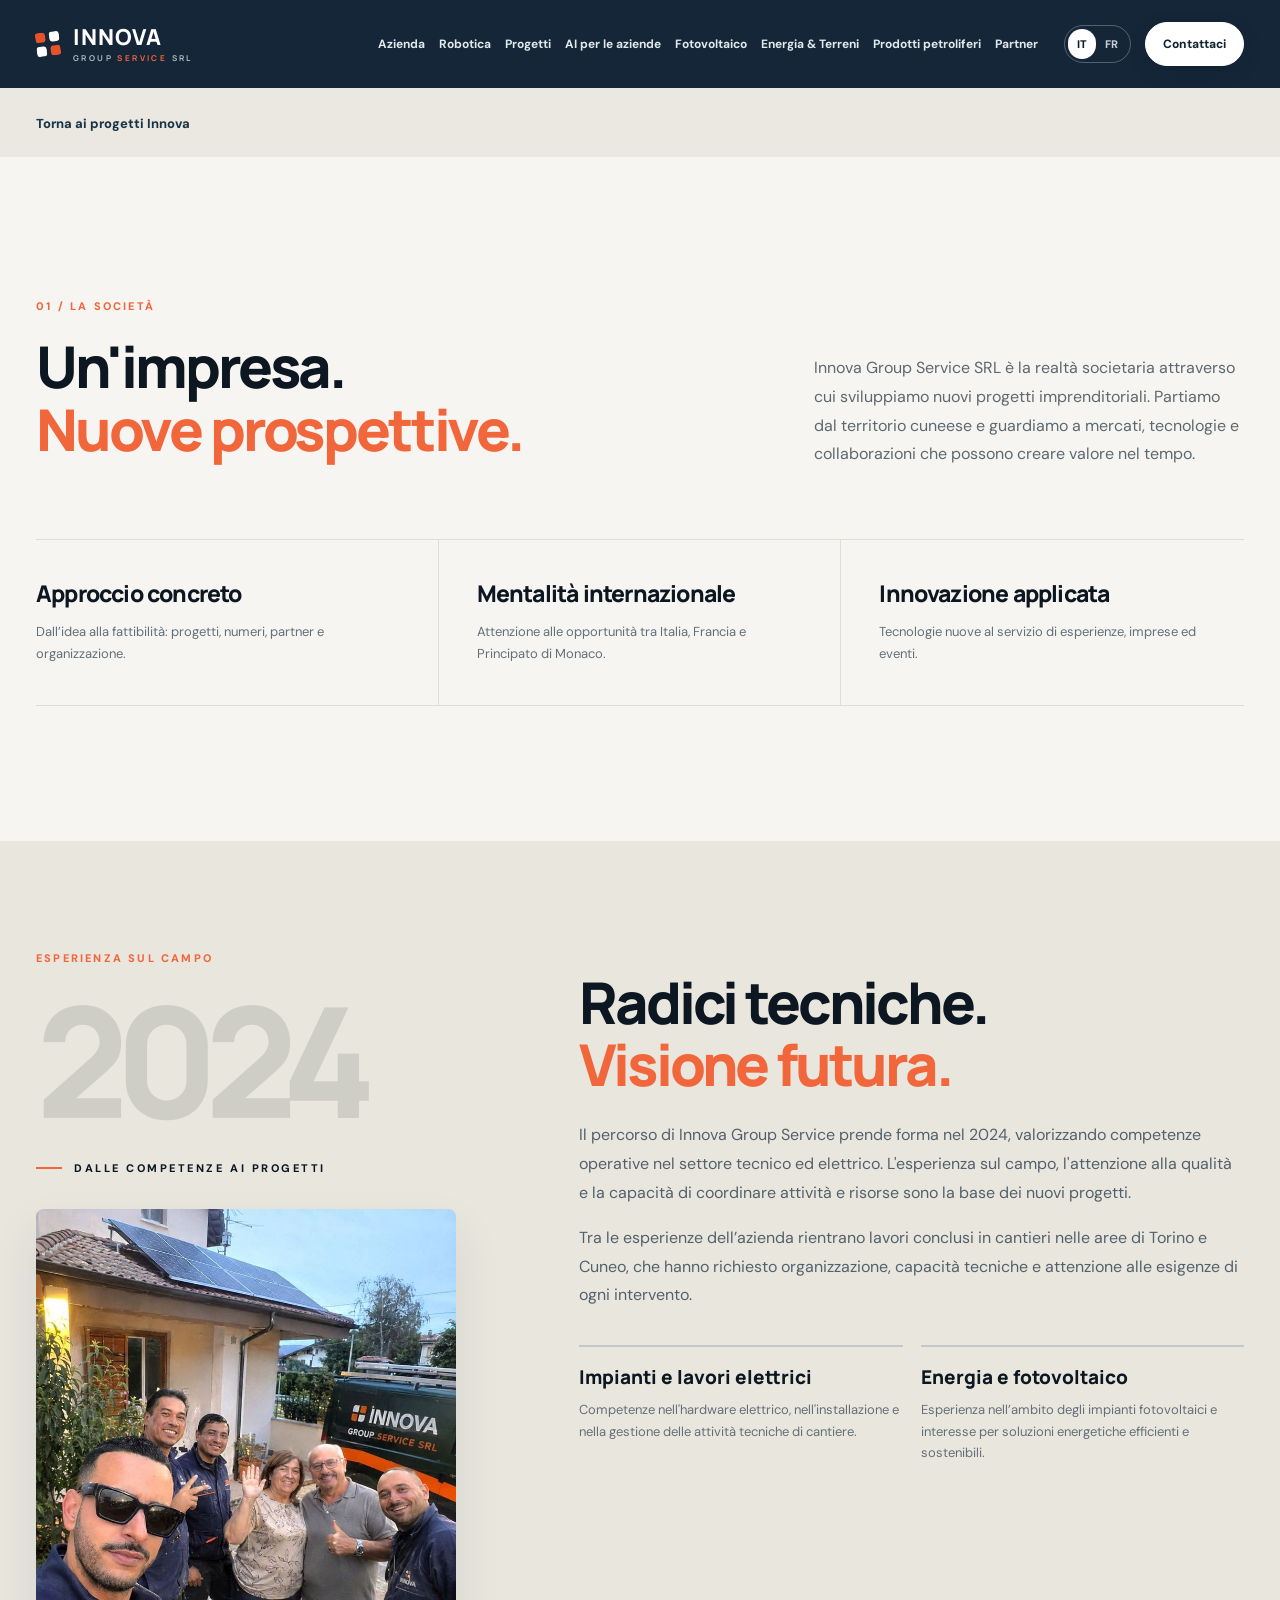
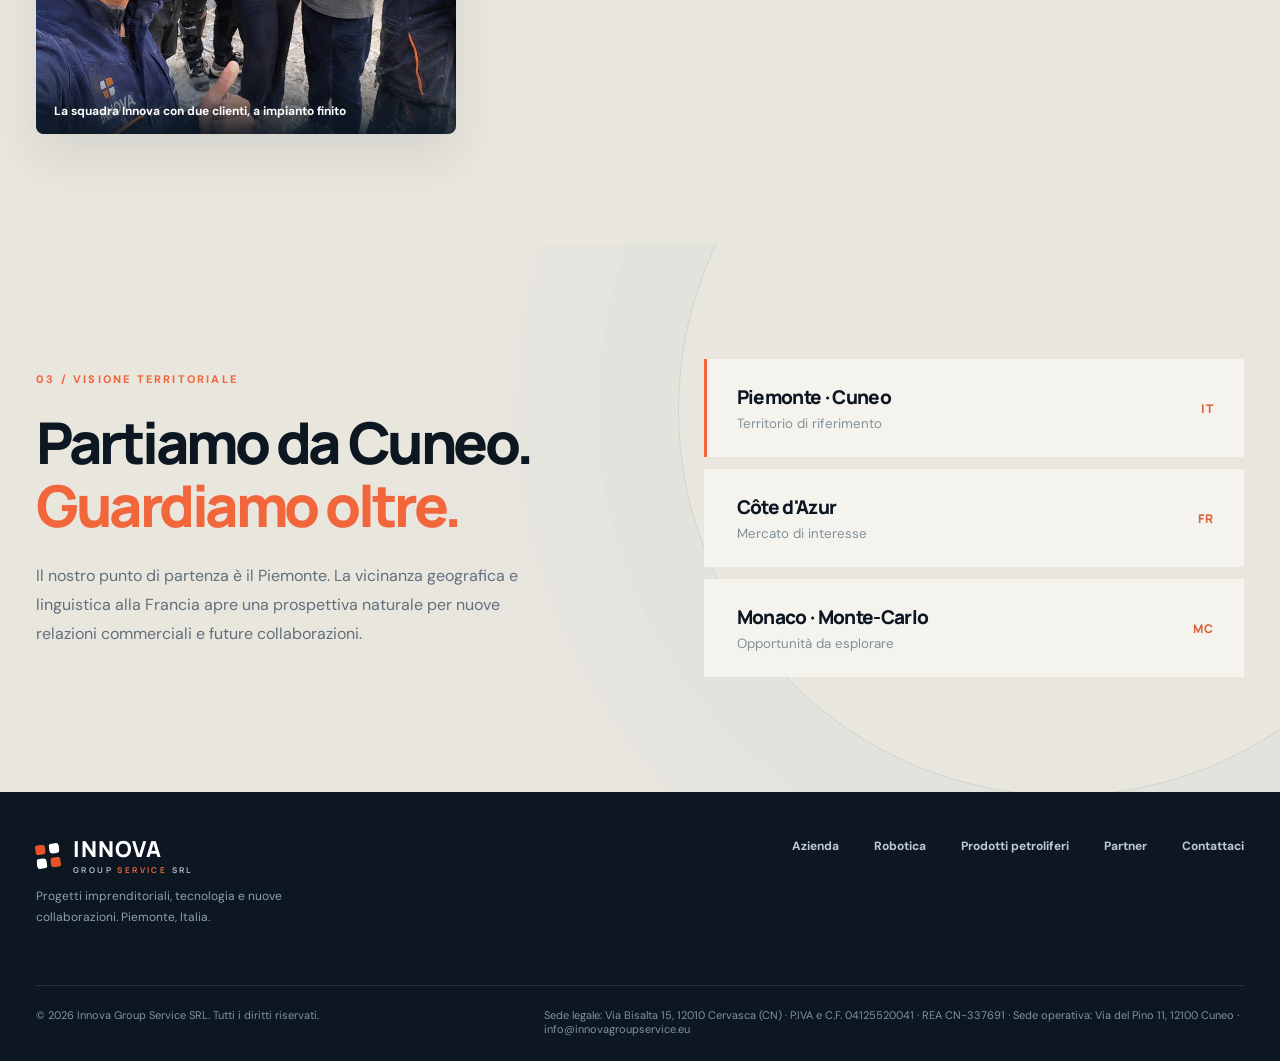
==== commit 5daeadc9: "Foto dei lavori Innova nelle pagine del sito - Nove foto di cantieri Innova in assets/foto (800px, l" ====
--- a/azienda.html
+++ b/azienda.html
@@ -188,6 +188,7 @@
 .handshake-visual{width:min(94%,620px);height:auto;position:relative;z-index:2;overflow:visible;filter:drop-shadow(0 20px 32px #06101965)}.handshake-motion{transform-origin:320px 275px;animation:handshake 1.8s ease-in-out infinite}.handshake-tagline{position:absolute;z-index:3;top:18px;left:0;right:0;text-align:center;color:#f7f6f2;font:800 clamp(12px,1.5vw,17px)/1 'Manrope',sans-serif;letter-spacing:.22em}.project-image{isolation:isolate}@keyframes handshake{0%,100%{transform:translateY(0)}50%{transform:translateY(-5px)}}@media(prefers-reduced-motion:reduce){.handshake-motion{animation:none}}.brand-symbol{display:none!important}.brand-symbol,.brand-mark,.brand-icon{display:grid!important;width:22px;height:22px;grid-template-columns:repeat(2,1fr);gap:2px;transform:none;flex:none;overflow:hidden}.brand-symbol span,.brand-mark i,.brand-icon span{display:block!important;background:#fff!important;opacity:1!important;border-radius:1px!important}.brand-symbol span:nth-child(1),.brand-symbol span:nth-child(4),.brand-mark i:nth-child(1),.brand-mark i:nth-child(4),.brand-icon span:nth-child(1),.brand-icon span:nth-child(4){background:#e65329!important}.brand-symbol span:nth-child(2),.brand-symbol span:nth-child(3),.brand-mark i:nth-child(2),.brand-mark i:nth-child(3),.brand-icon span:nth-child(2),.brand-icon span:nth-child(3){background:#fff!important}.brand-symbol,.brand-mark,.brand-icon{width:24px;height:24px;gap:4px}.brand-symbol span,.brand-mark i,.brand-icon span{border-radius:3px!important}.brand-symbol,.brand-mark,.brand-icon{transform:rotate(-7deg)}.brand-text,.brand>span:last-child{color:#fff!important}.brand-text small,.brand>span:last-child small{color:#aebbc2!important}.brand>span:last-child>span{color:#aebbc2!important}.robot-visual{width:min(90%,540px);height:auto;position:relative;z-index:2;overflow:visible;filter:drop-shadow(0 20px 32px #06101965)}.robot-visual .orbit{transform-origin:455px 405px;transform-box:view-box;animation:orbit 35s linear infinite}.robot-visual .planet-orbit{transform-origin:455px 405px;transform-box:view-box}.robot-visual .planet-orbit-one{animation:planetOrbitOne 15s linear infinite}.robot-visual .planet-orbit-two{animation:planetOrbitTwo 23s linear infinite}.robot-visual .planet-orbit-three{animation:planetOrbitThree 31s linear infinite}.robot-visual .glow{filter:blur(24px);opacity:.23}.robot-visual .outline{stroke:#a9c9df;stroke-width:2.5;fill:url(#project-metal)}.robot-visual .detail{stroke:#80a6bf;stroke-width:2;fill:none}.robot-tagline{position:absolute;z-index:3;top:18px;left:0;right:0;text-align:center;color:#f7f6f2;font:800 clamp(12px,1.5vw,17px)/1 'Manrope',sans-serif;letter-spacing:.22em}@media(prefers-reduced-motion:reduce){.robot-visual .orbit,.robot-visual .planet-orbit-one,.robot-visual .planet-orbit-two,.robot-visual .planet-orbit-three{animation:none}}</style>
 <link rel="stylesheet" href="/richieste.css">
 <style id="menu-una-riga">.nav-links a{white-space:nowrap}@media(min-width:1151px) and (max-width:1440px){.nav-links{gap:14px!important}.nav-links a{font-size:12px!important}}</style>
+<style id="foto-squadra">.team-photo{position:relative;margin:0;border-radius:8px;overflow:hidden;aspect-ratio:4/5;background:#d9dcd8;box-shadow:0 22px 48px #142b3918}.team-photo img{display:block;width:100%;height:100%;object-fit:cover}.team-photo figcaption{position:absolute;left:0;right:0;bottom:0;padding:44px 18px 14px;background:linear-gradient(transparent,#0b1723e0);color:#fff;font-size:12px;font-weight:700;line-height:1.5}.heritage-photo{margin-top:34px;max-width:420px}@media(max-width:760px){.heritage-photo{margin:24px 0 10px}}</style>
 </head>
 <body class="detail-page company-detail">
   <header class="site-header">
@@ -384,7 +385,7 @@
   <footer><div class="container"><div class="footer-main"><div><a href="/" class="brand"><span class="brand-symbol" aria-hidden="true"><span></span><span></span><span></span><span></span></span><span class="brand-text">INNOVA<small>GROUP <span class="brand-service" style="color:var(--orange)">SERVICE</span> SRL</small></span></a><p data-i18n="footerDesc">Progetti imprenditoriali, tecnologia e nuove collaborazioni. Piemonte, Italia.</p></div><nav class="footer-links"><a href="/azienda.html" data-i18n="navAbout">Azienda</a><a href="/robotica.html" data-i18n="navRobotics">Robotica</a><a href="/carburanti.html" data-i18n="navFuel">Prodotti petroliferi</a><a href="/partner.html" data-i18n="navPartners">Partner</a><a href="/#modulo" data-i18n="navContact">Contattaci</a></nav></div><div class="footer-bottom"><span>© <span id="year"></span> Innova Group Service SRL. <span data-i18n="footerRights">Tutti i diritti riservati.</span></span><span data-i18n="footerLegal">Sede legale: Via Bisalta 15, 12010 Cervasca (CN) · P.IVA e C.F. 04125520041 · REA CN-337691 · Sede operativa: Via del Pino 11, 12100 Cuneo · info@innovagroupservice.eu</span></div></div></footer>
   <template id="heritage-template">
     <section class="heritage" id="esperienza"><div class="container heritage-grid">
-      <div><div class="section-number" data-i18n="heritageLabel">ESPERIENZA SUL CAMPO</div><div class="heritage-year">2024</div><div class="eyebrow" data-i18n="heritageEyebrow">Dalle competenze ai progetti</div></div>
+      <div><div class="section-number" data-i18n="heritageLabel">ESPERIENZA SUL CAMPO</div><div class="heritage-year">2024</div><div class="eyebrow" data-i18n="heritageEyebrow">Dalle competenze ai progetti</div><figure class="team-photo heritage-photo"><img loading="lazy" src="/assets/foto/squadra-innova-selfie.jpg" alt="La squadra di Innova Group Service con due clienti davanti a un impianto fotovoltaico appena installato" style="object-position:50% 40%"><figcaption>La squadra Innova con due clienti, a impianto finito</figcaption></figure></div>
       <div class="heritage-copy"><h2 data-i18n-html="heritageTitle">Radici tecniche.<br><span>Visione futura.</span></h2>
         <p data-i18n="heritageStory">Il percorso di Innova Group Service prende forma nel 2024, valorizzando competenze operative nel settore tecnico ed elettrico. L'esperienza sul campo, l'attenzione alla qualità e la capacità di coordinare attività e risorse sono la base dei nuovi progetti.</p>
         <p data-i18n="heritageSites">Tra le esperienze dell'azienda rientrano lavori conclusi in cantieri nelle aree di Torino e Cuneo, che hanno richiesto organizzazione, capacità tecniche e attenzione alle esigenze di ogni intervento.</p>
--- a/richieste.css
+++ b/richieste.css
@@ -109,3 +109,17 @@
   .home-page .quick-sections a:hover,.home-page .premium-hub a.hub-card:hover,
   .btn-primary:hover,.contact-btn:hover{transform:none}
 }
+
+/* 17/11/2026: fasce contatti bianche e bottone Contattaci bianco; l'arancione resta solo come accento */
+body .contact{background:#fff;color:#0d1721;border-top:1px solid #e2e0d8}
+body .contact .eyebrow{color:#f1663b}
+body .contact .eyebrow:before{background:#f1663b}
+body .contact h2 span{color:#f1663b!important}
+body .contact-right p{color:#60717d}
+body .contact-email{color:#0d1721;border-bottom-color:#f1663b}
+body .contact-btn{background:#0d1721;color:#fff}
+.site-header .header-cta{background:#fff;color:#112434;border-color:#fff;box-shadow:0 6px 18px #0b172333}
+.site-header .header-cta *{color:inherit}
+.site-header .header-cta::after{border-color:#ffffffaa}
+.site-header .header-cta:hover,.site-header .header-cta:focus-visible{background:#f4f2ec;color:#112434;box-shadow:0 8px 22px #0b172344}
+@media(max-width:760px){body .site-header .header-cta{background:#112434;color:#fff;border-color:#ffffff55;box-shadow:0 8px 24px #0b172366}}
